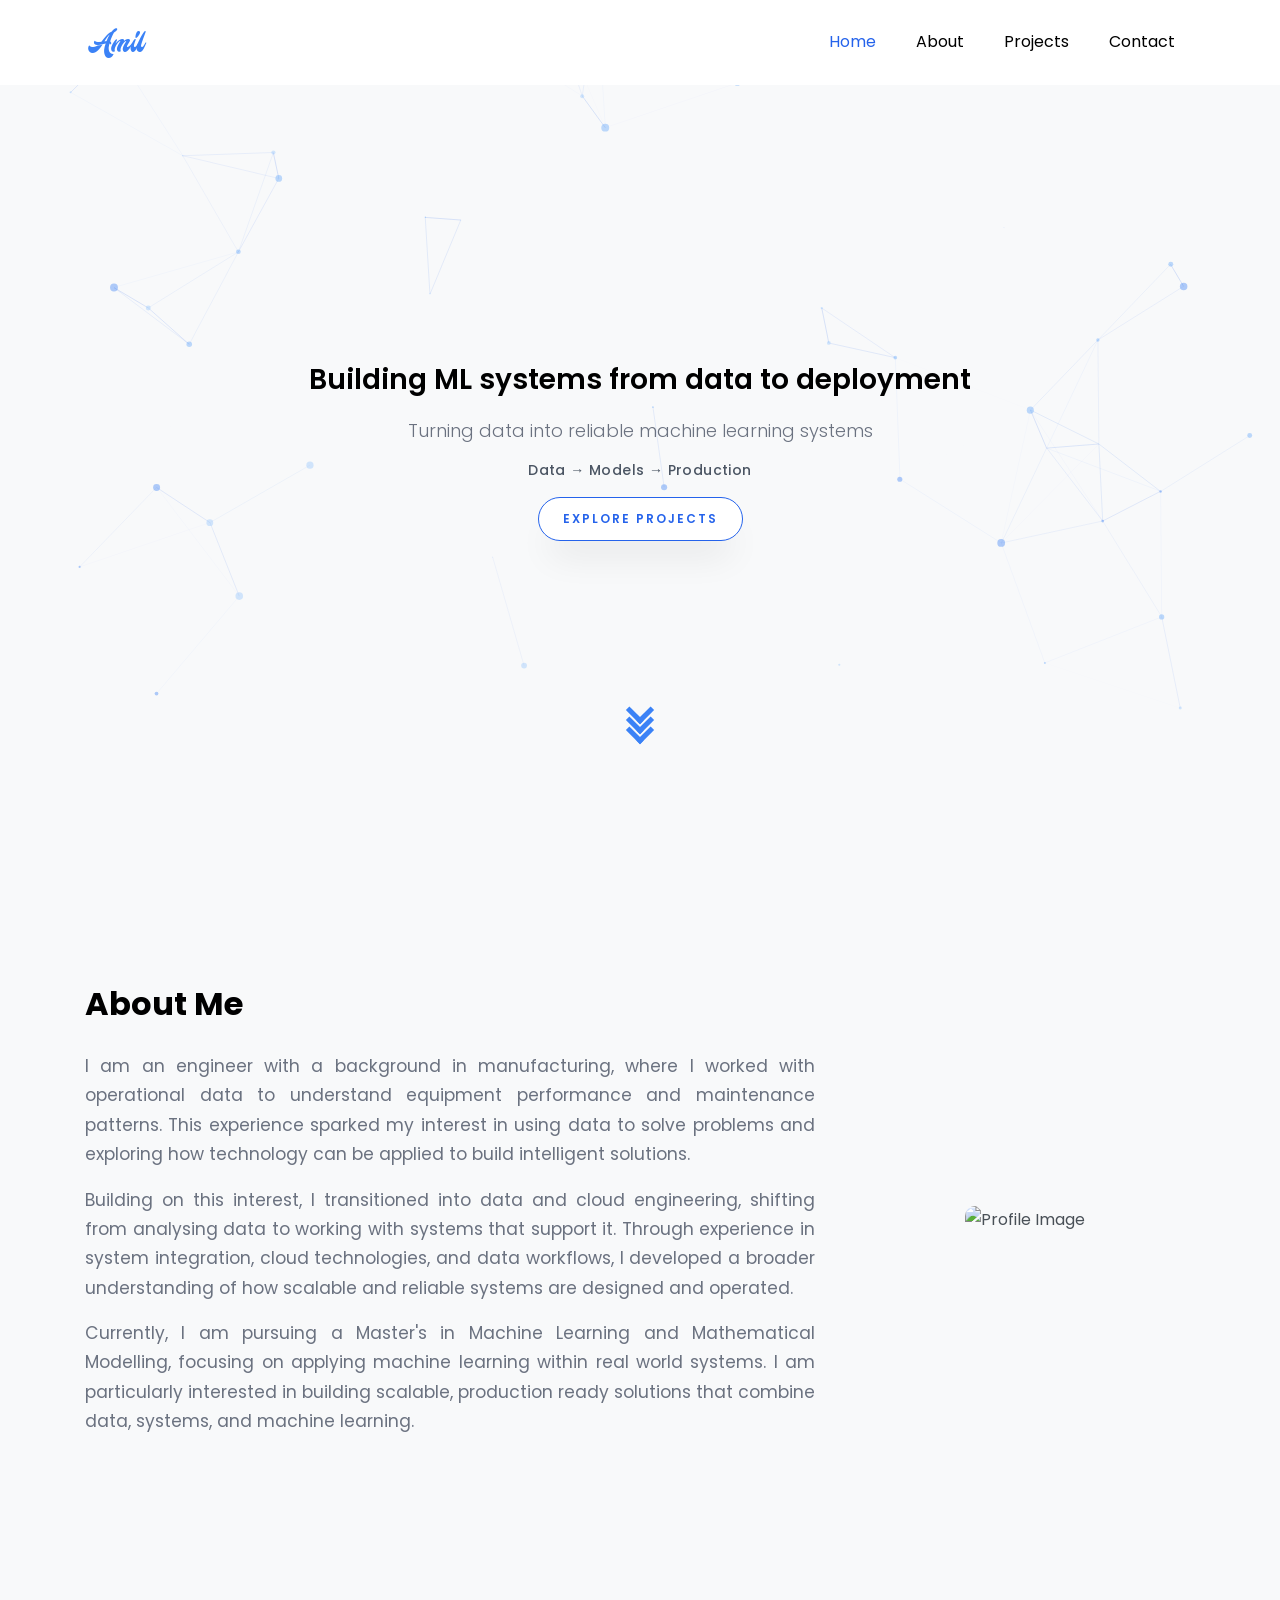
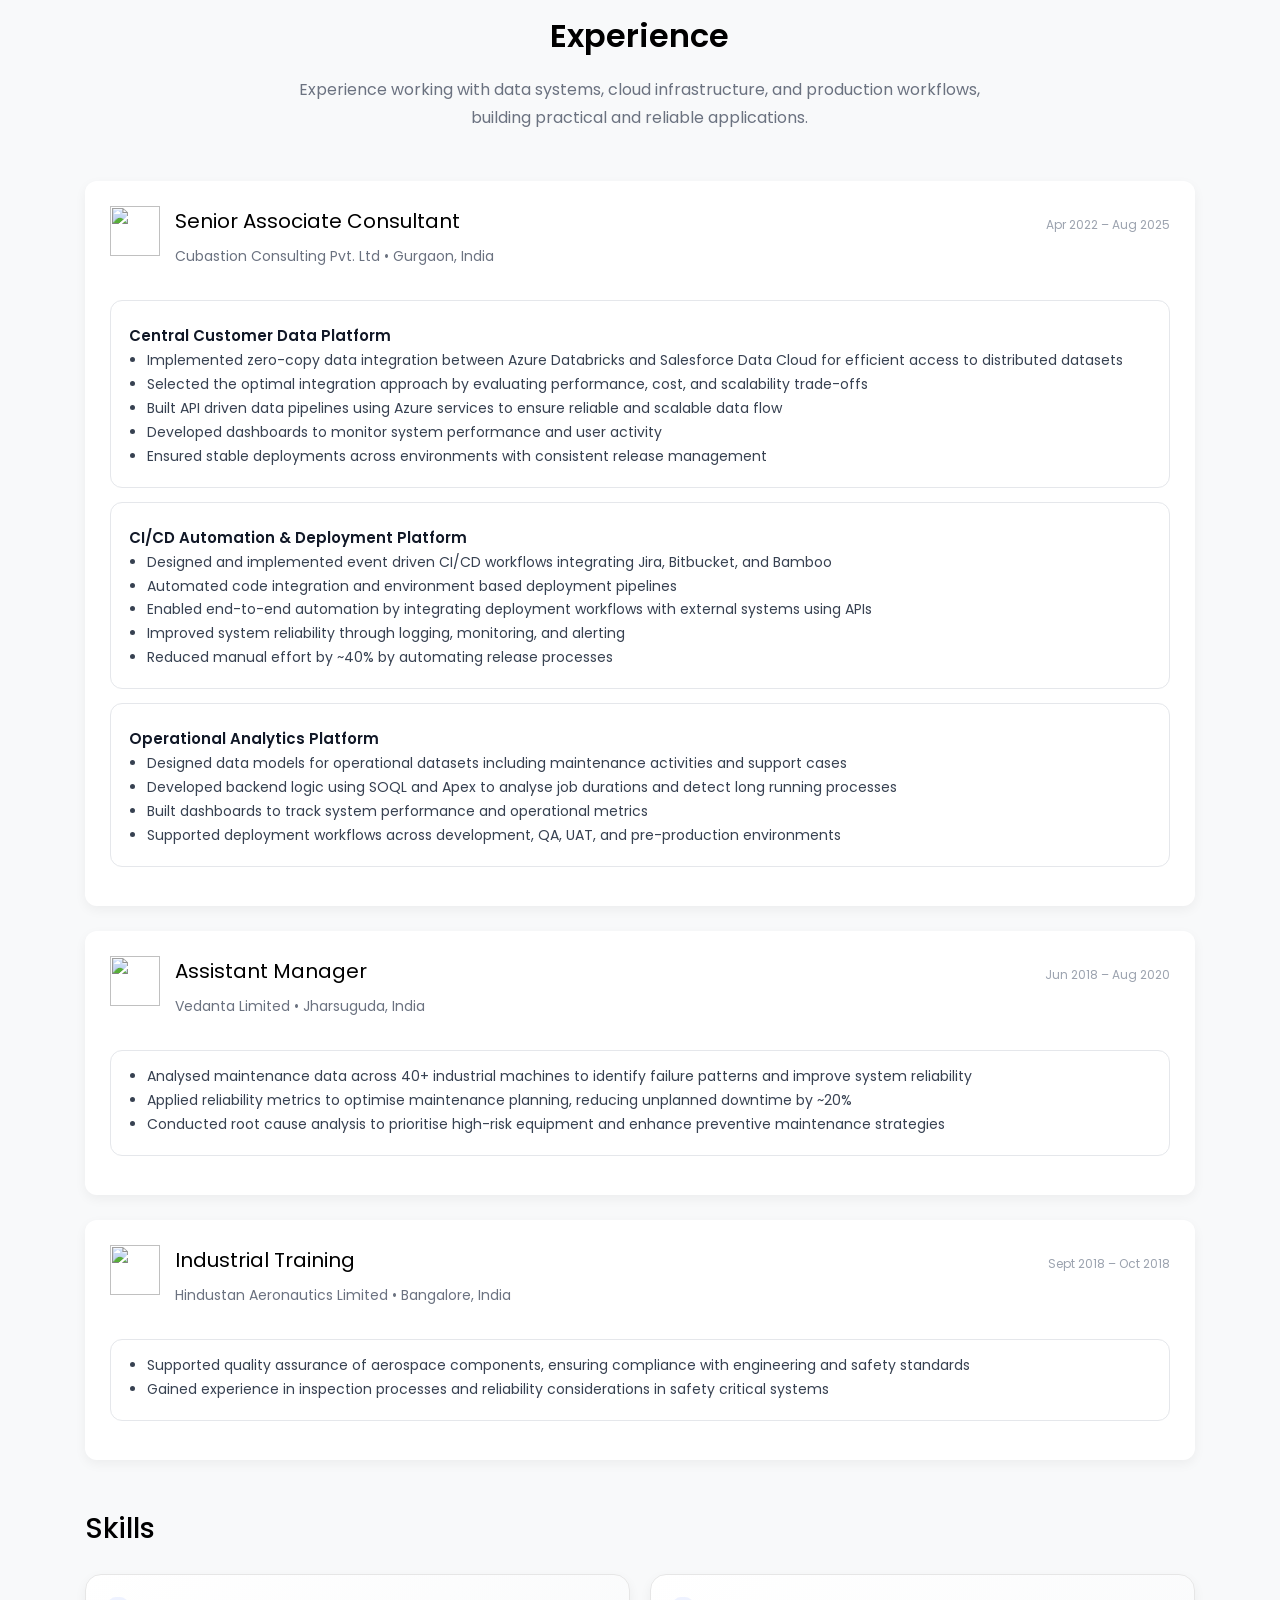
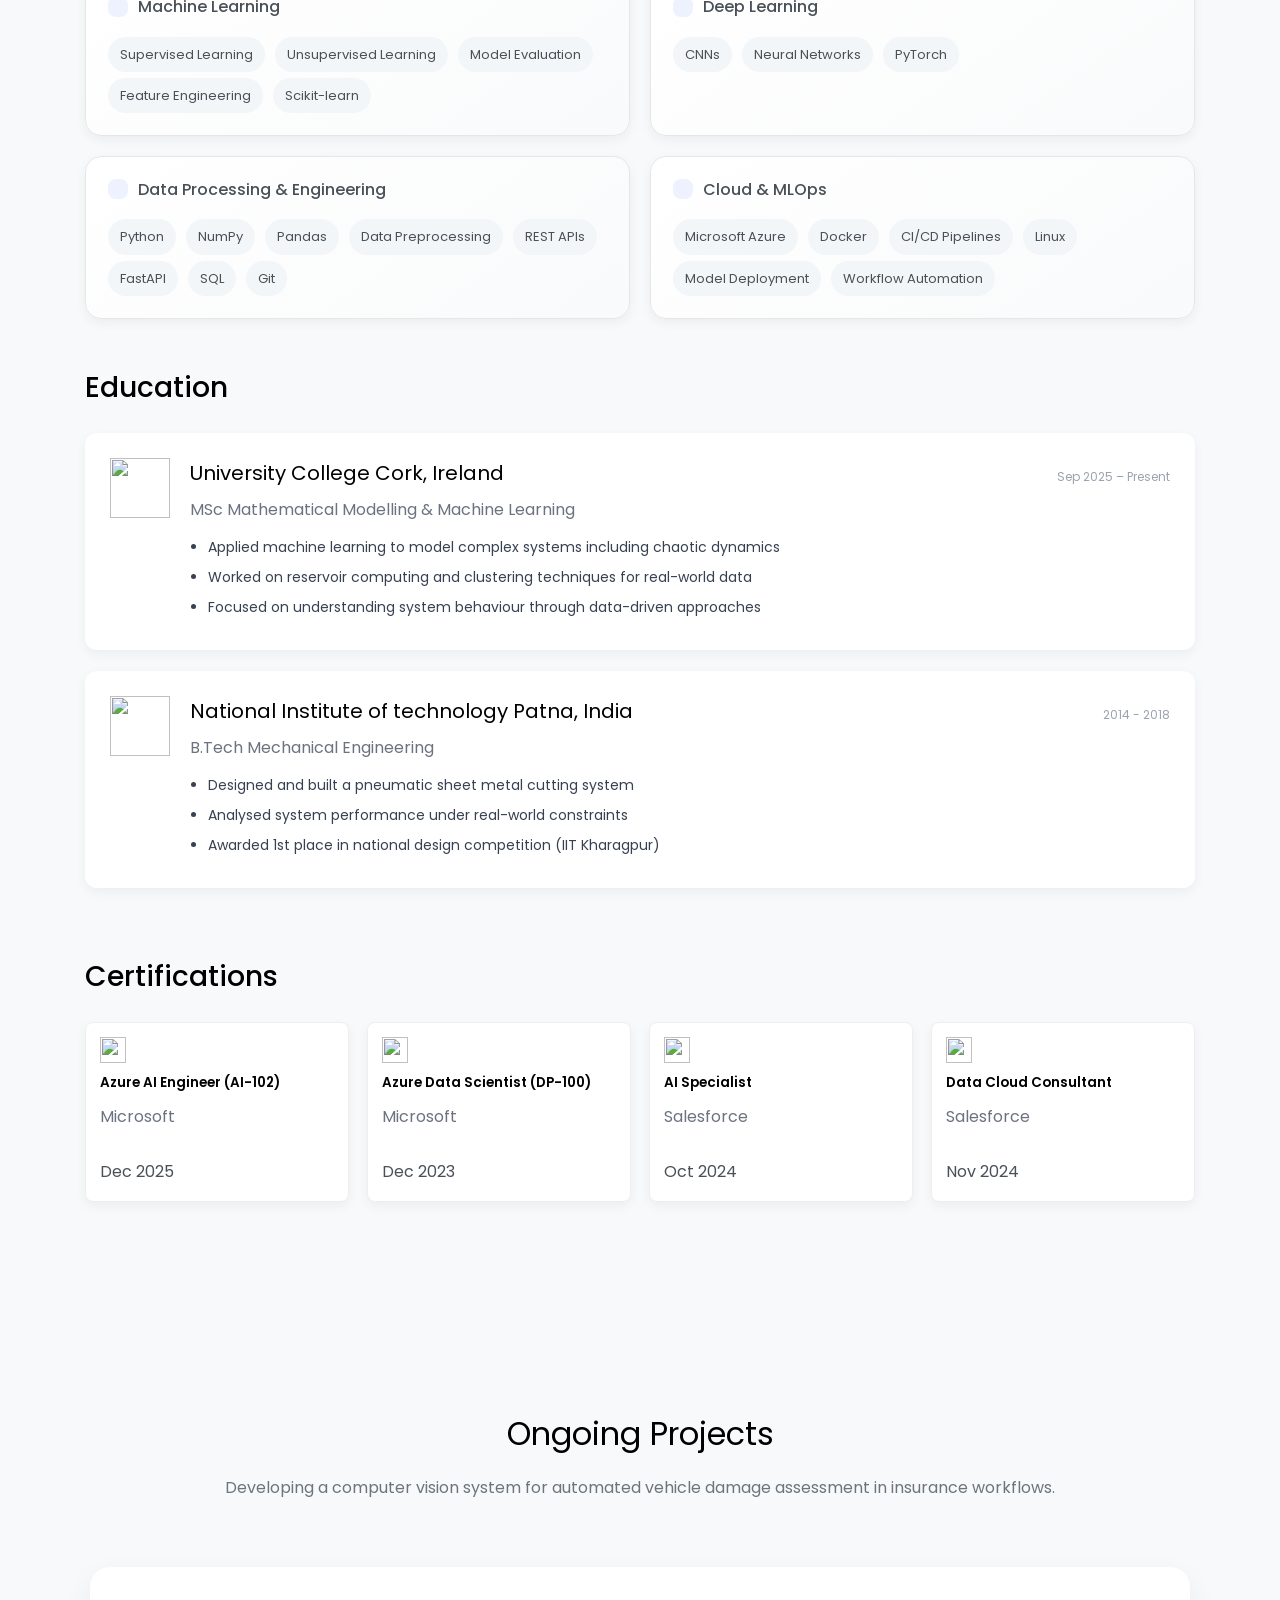
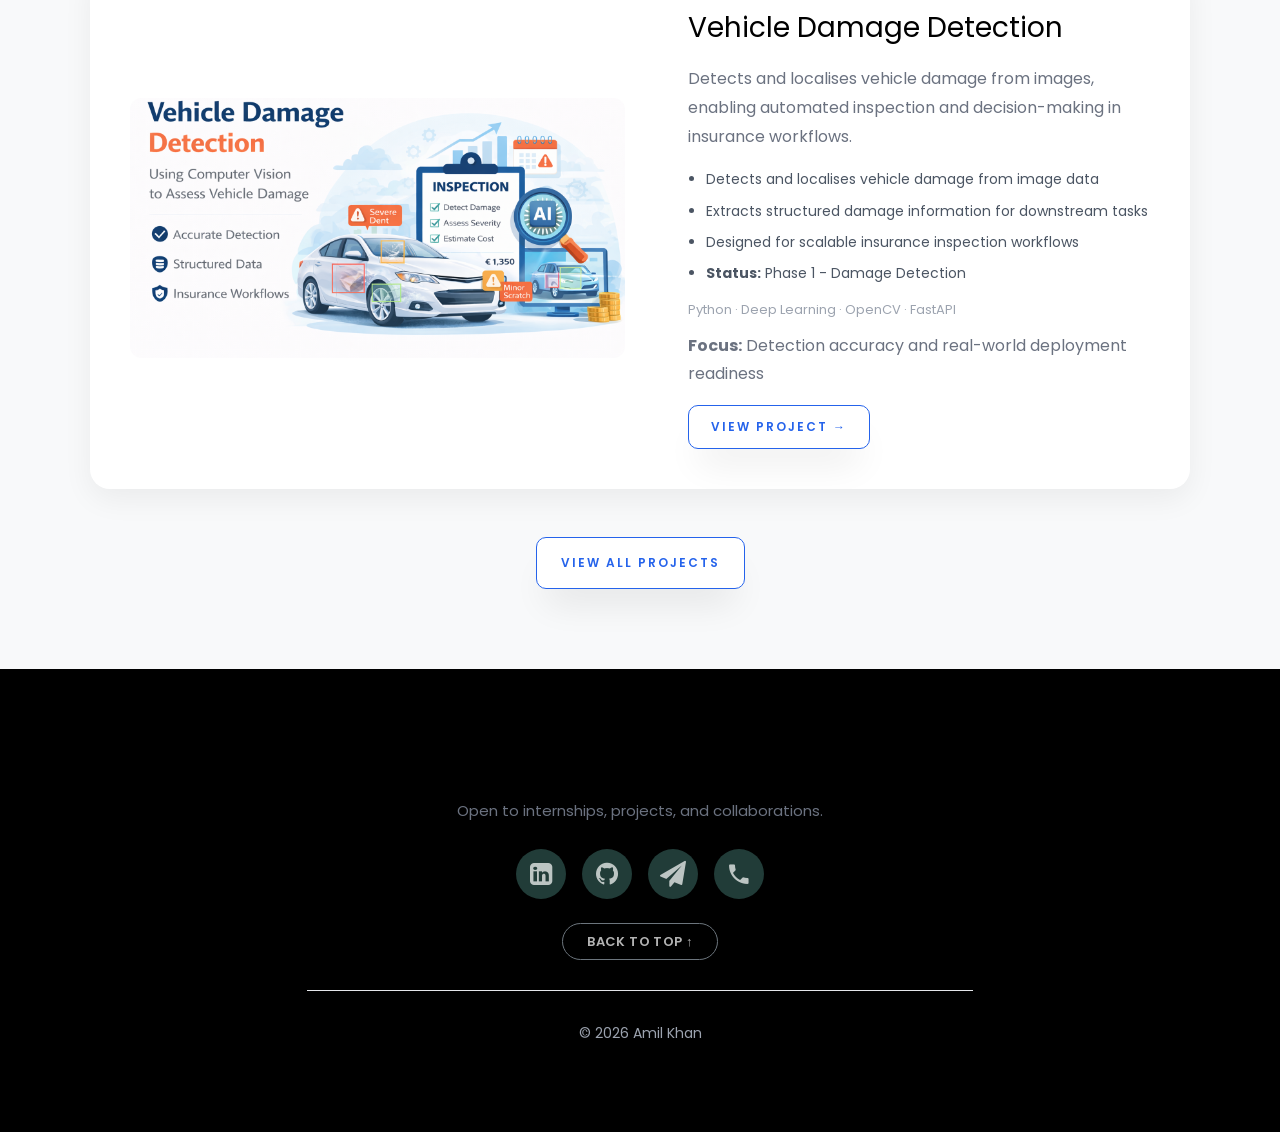
==== index.html @ 41592f4d "format issue fixed" ====
<!DOCTYPE html>
<html lang="en">

<head>
	<title>Amil | AI & ML Portfolio</title>

	<meta charset="utf-8">
	<meta name="viewport" content="width=device-width, initial-scale=1">

	<meta property="og:title" content="Amil" />
	<meta property="og:description" content="AI & ML Portfolio" />

	<link href="https://fonts.googleapis.com/css2?family=Poppins:wght@300;400;600;700&display=swap" rel="stylesheet">
	<link rel="stylesheet" href="https://cdn.jsdelivr.net/npm/bootstrap@4.6.2/dist/css/bootstrap.min.css">
	<link rel="icon" href="images/mak.png">

	<link rel="stylesheet" href="css/animate.css">
	<link rel="stylesheet" href="css/owl.carousel.min.css">
	<link rel="stylesheet" href="css/owl.theme.default.min.css">
	<link rel="stylesheet" href="css/magnific-popup.css">
	<link rel="stylesheet" href="css/aos.css">
	<link rel="stylesheet" href="css/flaticon.css">
	<link rel="stylesheet" href="css/icomoon.css">
	<link rel="stylesheet" href="css/style.css">

</head>

<body data-spy="scroll" data-target=".site-navbar-target" data-offset="300">

	<nav class="navbar navbar-expand-lg navbar-light bg-light ftco_navbar ftco-navbar-light site-navbar-target"
		id="ftco-navbar">
		<div class="container">

			<!-- Brand / Logo -->
			<a class="navbar-brand" href="index.html">
				<span class="dot">.</span>Amil
			</a>

			<!-- Navbar toggle button -->
			<button class="navbar-toggler js-fh5co-nav-toggle fh5co-nav-toggle" type="button" data-toggle="collapse"
				data-target="#ftco-nav" aria-controls="ftco-nav" aria-expanded="false" aria-label="Toggle navigation">
				<span class="oi oi-menu"></span>
			</button>

			<div class="collapse navbar-collapse" id="ftco-nav">
				<ul class="navbar-nav ml-auto">

					<li class="nav-item">
						<a href="#home-section" class="nav-link">Home</a>
					</li>

					<li class="nav-item">
						<a href="#about-section" class="nav-link">About</a>
					</li>

					<li class="nav-item">
						<a href="#project-section" class="nav-link">Projects</a>
					</li>

					<li class="nav-item">
						<a href="#contact-section" class="nav-link">Contact</a>
					</li>
					<!-- 
					<li class="nav-item">
						<a href="https://iam-mak.github.io/myblogs/" class="nav-link" target="_blank">
						Blog
					</a>
					</li>-->

				</ul>
			</div>
		</div>
	</nav>

	<!-- Hero Section -->
	<section id="home-section" bg-light class="hero-wrap js-fullheight">
		<div id="particles-js"></div>
		<div class="container position-relative">
			<div class="row no-gutters slider-text js-fullheight justify-content-center align-items-center">
				<div class="col-lg-8 col-md-10 ftco-animate d-flex align-items-center">
					<div class="text text-center">


						<h2 class="mb-3" style="font-weight:600; font-size:28px;">
							Building ML systems from data to deployment
						</h2>

						<p style="color:#6B7280; font-size:18px; max-width:600px; margin:auto; line-height:1.6;">
							Turning data into reliable machine learning systems
						</p>

						<p
							style="margin-top:14px; font-size:14px; color:#4B5563; letter-spacing:0.4px; font-weight:500;">
							Data → Models → Production
						</p>


						<!-- Actions 
							<div class="mt-4 d-flex justify-content-center">
								<a href="resume/amil_khan.pdf" target="_blank"
									class="btn btn-outline-primary btn-lg rounded-pill px-4 mr-2">
									View CV
								</a>-->

						<a href="#project-section" class="btn btn-outline-primary btn-lg rounded-pill px-4">
							Explore Projects
						</a>
					</div>

				</div>
			</div>
		</div>

		<!-- Scroll Indicator -->
		<div class="scrollDown">
			<span></span>
			<span></span>
			<span></span>
		</div>

		</div>
	</section>

	<!-- About Me -->
	<section class="ftco-about img ftco-section" id="about-section">
		<div class="container">
			<div class="row align-items-center">

				<!-- LEFT: Text -->
				<div class="col-md-8 col-lg-8 ftco-animate">
					<h2 class="mb-4">About Me</h2>

					<p class="about-text mb-3">
						I am an engineer with a background in manufacturing, where I worked with operational data to
						understand equipment performance and maintenance patterns. This experience sparked my interest
						in using data to solve problems and exploring how technology can be applied to build intelligent
						solutions.
					</p>

					<p class="about-text mb-3">
						Building on this interest, I transitioned into data and cloud engineering, shifting from
						analysing data to working with systems that support it. Through experience in system
						integration, cloud technologies, and data workflows, I developed a broader understanding of how
						scalable and reliable systems are designed and operated.
					</p>

					<p class="about-text">
						Currently, I am pursuing a Master's in Machine Learning and Mathematical Modelling, focusing on
						applying machine learning within real world systems. I am particularly interested in building
						scalable, production ready solutions that combine data, systems, and machine learning.
					</p>
				</div>

				<!-- RIGHT: Image -->
				<div class="col-md-4 col-lg-4 ftco-animate d-flex justify-content-center justify-content-md-end">
					<img src="https://raw.githubusercontent.com/Iam-Mak/myblogs/main/assets/images/iam_mak.png"
						alt="Profile Image" class="about-img">
				</div>

			</div>
		</div>
	</section>

	<!-- Background Section (New) -->
	<section class="ftco-section " id="background-section">
		<div class="container">

			<!-- Section Intro -->
			<!-- Experience Intro (CENTERED) -->
			<div class="row justify-content-center mb-5">
				<div class="col-md-10 text-center">
					<h2 class="mb-3" style="font-weight:600;">
						Experience
					</h2>
					<p style="color:#6B7280; max-width:700px; margin:auto;">
						Experience working with data systems, cloud infrastructure, and production workflows, building
						practical and reliable applications.
					</p>
				</div>
			</div>

			<!-- Experience -->

			<div class="row mb-5">
				<div class="col-md-12">
					<div class="exp-list">

						<!-- Job 1 -->

						<div class="exp-card card-hover ftco-animate">

							<div class="exp-top">
								<img src="https://www.theecl.com/images/logo/Image1.jpg" class="exp-logo">

								<div class="exp-head">
									<div class="exp-header">
										<h5>Senior Associate Consultant</h5>
										<span class="exp-date">Apr 2022 – Aug 2025</span>
									</div>

									<p class="exp-company">
										Cubastion Consulting Pvt. Ltd • Gurgaon, India
									</p>
								</div>
							</div>




							<div class="exp-block">
								<h6>Central Customer Data Platform</h6>

								<ul>
									<li>Implemented zero-copy data integration between Azure Databricks and Salesforce
										Data Cloud for efficient access to distributed datasets</li>
									<li>Selected the optimal integration approach by evaluating performance, cost, and
										scalability trade-offs</li>
									<li>Built API driven data pipelines using Azure services to ensure reliable and
										scalable data flow</li>
									<li>Developed dashboards to monitor system performance and user activity</li>
									<li>Ensured stable deployments across environments with consistent release
										management</li>
								</ul>
							</div>

							<div class="exp-block">
								<h6>CI/CD Automation & Deployment Platform</h6>
								<ul>
									<li>Designed and implemented event driven CI/CD workflows integrating Jira,
										Bitbucket, and Bamboo</li>
									<li>Automated code integration and environment based deployment pipelines</li>
									<li>Enabled end-to-end automation by integrating deployment workflows with external
										systems using APIs</li>
									<li>Improved system reliability through logging, monitoring, and alerting</li>
									<li>Reduced manual effort by ~40% by automating release processes</li>
								</ul>
							</div>

							<div class="exp-block">
								<h6>Operational Analytics Platform</h6>
								<ul>
									<li>Designed data models for operational datasets including maintenance activities
										and support cases</li>
									<li>Developed backend logic using SOQL and Apex to analyse job durations and detect
										long running processes</li>
									<li>Built dashboards to track system performance and operational metrics</li>
									<li>Supported deployment workflows across development, QA, UAT, and pre-production
										environments</li>
								</ul>
							</div>

						</div>

						<!-- Job 2 -->
						<div class="exp-card card-hover ftco-animate">
							<div class="exp-top">
								<img src="https://mms.businesswire.com/media/20211222005272/en/1313547/4/Vedanta_Logo_%28JPG%29.jpg"
									class="exp-logo">
								<div class="exp-head">
									<div class="exp-header">
										<h5>Assistant Manager</h5>
										<span class="exp-date">Jun 2018 – Aug 2020</span>
									</div>
									<p class="exp-company">
										Vedanta Limited • Jharsuguda, India
									</p>
								</div>
							</div>
							<div class="exp-block">
								<ul>
									<li>Analysed maintenance data across 40+ industrial machines to identify failure
										patterns and improve system reliability</li>
									<li>Applied reliability metrics  to optimise maintenance
										planning, reducing unplanned downtime by ~20%</li>
									<li>Conducted root cause analysis to prioritise high-risk equipment and enhance
										preventive maintenance strategies</li>
								</ul>
							</div>
						</div>

						<!-- Internship -->
						<div class="exp-card card-hover ftco-animate">
							<div class="exp-top">
								<img src="https://upload.wikimedia.org/wikipedia/en/3/3e/Hindustan_Aeronautics_Limited_Logo.svg"
									class="exp-logo">
								<div class="exp-head">
									<div class="exp-header">
										<h5>Industrial Training</h5>
										<span class="exp-date">Sept 2018 – Oct 2018</span>
									</div>
									<p class="exp-company">
										Hindustan Aeronautics Limited • Bangalore, India
									</p>
								</div>
							</div>
							<div class="exp-block">
								<ul>
									<li>Supported quality assurance of aerospace components, ensuring compliance with
										engineering and safety standards</li>
									<li>Gained experience in inspection processes and reliability considerations in
										safety
										critical systems</li>
								</ul>

							</div>
						</div>

					</div>
				</div>
			</div>

			<!-- Skills -->

			<div class="row mb-5">
				<div class="col-md-12">
					<h3 class="mb-4" style="font-weight:500;">
						Skills
					</h3>

					<div class="skills-modern">

						<div class="skill-card">
							<h6><i data-lucide="brain"></i> Machine Learning</h6>
							<div class="skill-tags">
								<span>Supervised Learning</span>
								<span>Unsupervised Learning</span>
								<span>Model Evaluation</span>
								<span>Feature Engineering</span>
								<span>Scikit-learn</span>
							</div>
						</div>

						<div class="skill-card">
							<h6><i data-lucide="cpu"></i> Deep Learning</h6>
							<div class="skill-tags">
								<span>CNNs</span>
								<span>Neural Networks</span>
								<span>PyTorch</span>
							</div>
						</div>

						<div class="skill-card">
							<h6><i data-lucide="database"></i> Data Processing & Engineering</h6>
							<div class="skill-tags">
								<span>Python</span>
								<span>NumPy</span>
								<span>Pandas</span>
								<span>Data Preprocessing</span>
								<span>REST APIs</span>
								<span>FastAPI</span>
								<span>SQL</span>
								<span>Git</span>
							</div>
						</div>

						<div class="skill-card">
							<h6><i data-lucide="cloud"></i> Cloud & MLOps</h6>
							<div class="skill-tags">
								<span>Microsoft Azure</span>
								<span>Docker</span>
								<span>CI/CD Pipelines</span>
								<span>Linux</span>
								<span>Model Deployment</span>
								<span>Workflow Automation</span>
							</div>
						</div>

					</div>
				</div>
			</div>


			<!-- Education -->
			<div class="row mb-5">
				<div class="col-md-12">
					<h3 class="mb-4" style="font-weight:500;">
						Education
					</h3>

					<div class="edu-list  ">

						<!-- MSc -->
						<div class="edu-item card-hover ftco-animate">
							<div class="edu-logo">
								<img src="https://ncee.org.uk/wp-content/uploads/2024/03/cork-300x143.png">
							</div>

							<div class="edu-content">
								<div class="edu-header">
									<h5>University College Cork, Ireland</h5>
									<span class="edu-date">Sep 2025 – Present</span>
								</div>

								<p class="edu-degree">MSc Mathematical Modelling & Machine Learning</p>

								<ul class="edu-points">
									<li>Applied machine learning to model complex systems including chaotic dynamics
									</li>
									<li>Worked on reservoir computing and clustering techniques for real-world data</li>
									<li>Focused on understanding system behaviour through data-driven approaches</li>
								</ul>
							</div>
						</div>

						<!-- B.Tech -->
						<div class="edu-item card-hover ftco-animate">
							<div class="edu-logo">
								<img
									src="https://upload.wikimedia.org/wikipedia/en/b/b5/National_Institute_of_Technology%2C_Patna_Logo.png">
							</div>

							<div class="edu-content">
								<div class="edu-header">
									<h5>National Institute of technology Patna, India</h5>
									<span class="edu-date">2014 - 2018</span>
								</div>

								<p class="edu-degree">B.Tech Mechanical Engineering</p>

								<ul class="edu-points">
									<li>Designed and built a pneumatic sheet metal cutting system</li>
									<li>Analysed system performance under real-world constraints</li>
									<li>Awarded 1st place in national design competition (IIT Kharagpur)</li>
								</ul>
							</div>
						</div>

					</div>
				</div>
			</div>

			<!-- Certifications -->
			<div class="row">
				<div class="col-md-12">
					<h3 class="mb-4" style="font-weight:500;">
						Certifications
					</h3>

					<div class="cert-grid">

						<div class="cert-card">
							<img src="https://upload.wikimedia.org/wikipedia/commons/4/44/Microsoft_logo.svg"
								class="cert-logo">
							<h5>Azure AI Engineer (AI-102)</h5>
							<p>Microsoft</p>
							<span>Dec 2025</span>
						</div>

						<div class="cert-card">
							<img src="https://upload.wikimedia.org/wikipedia/commons/4/44/Microsoft_logo.svg"
								class="cert-logo">
							<h5>Azure Data Scientist (DP-100)</h5>
							<p>Microsoft</p>
							<span>Dec 2023</span>
						</div>

						<div class="cert-card">
							<img src="https://upload.wikimedia.org/wikipedia/commons/f/f9/Salesforce.com_logo.svg"
								class="cert-logo">
							<h5>AI Specialist</h5>
							<p>Salesforce</p>
							<span>Oct 2024</span>
						</div>

						<div class="cert-card">
							<img src="https://upload.wikimedia.org/wikipedia/commons/f/f9/Salesforce.com_logo.svg"
								class="cert-logo">
							<h5>Data Cloud Consultant</h5>
							<p>Salesforce</p>
							<span>Nov 2024</span>
						</div>

					</div>
				</div>
			</div>

		</div>
	</section>

	<section class="ftco-section" id="project-section">
		<div class="container-fluid px-md-5">

			<!-- Heading -->
			<div class="row justify-content-center py-5">
				<div class="col-md-10 text-center">
					<h2 class="mb-3">Ongoing Projects</h2>
					<p class="text-muted">
						Developing a computer vision system for automated vehicle damage assessment in insurance
						workflows.
					</p>
				</div>
			</div>

			<!-- Featured Project -->
			<div class="featured-container">
				<div class="featured-project-wrapper card-hover">

					<div class="row align-items-center">

						<!-- Image -->
						<div class="col-md-6 mb-4 mb-md-0">
							<img src="images/vehicle-damage-detection-system.png"
								class="featured-project-image img-fluid" alt="Vehicle Damage Detection">
						</div>

						<!-- Content -->
						<div class="col-md-6 pl-md-5">

							<h3 class="mb-3">Vehicle Damage Detection</h3>

							<p class="mb-3">
								Detects and localises vehicle damage from images, enabling automated inspection and
								decision-making in insurance workflows.
							</p>

							<ul class="project-points">
								<li>Detects and localises vehicle damage from image data</li>
								<li>Extracts structured damage information for downstream tasks</li>
								<li>Designed for scalable insurance inspection workflows</li>
								<li><b>Status:</b> Phase 1 - Damage Detection</li>
							</ul>

							<p class="tech-stack">
								Python · Deep Learning · OpenCV · FastAPI
							</p>

							<p><b>Focus:</b> Detection accuracy and real-world deployment readiness</p>

							<div class="mt-3">
								<a href="https://github.com/Iam-Mak/vehicle-damage-detection-system" target="_blank"
									class="btn btn-outline-primary">
									View Project →
								</a>
							</div>

						</div>

					</div>

				</div>
			</div>

			<!-- View All Projects (ONLY for main page) -->
			<div class="counter-wrap ftco-animate d-flex justify-content-center mt-5">
				<div class="text-center">
					<a href="projects.html" class="btn btn-outline-primary py-3 px-4">
						View All Projects
					</a>
				</div>
			</div>

		</div>
	</section>


	<footer id="contact-section" class="ftco-footer ftco-section">
		<div class="container text-center">

			<!-- Title -->
			<h2 style="font-weight:600; margin-bottom:10px;">
				Get in Touch
			</h2>

			<!-- Subtext -->
			<p style="color:#6B7280; font-size:15px; margin-bottom:25px;">
				Open to internships, projects, and collaborations.
			</p>

			<!-- Social + Contact Icons -->
			<ul class="ftco-footer-social list-unstyled d-flex justify-content-center mb-4">
				<li class="mx-2">
					<a href="https://www.linkedin.com/in/iam-mak/" target="_blank">
						<span class="icon-linkedin-square"></span>
					</a>
				</li>
				<li class="mx-2">
					<a href="https://github.com/Iam-Mak" target="_blank">
						<span class="icon-github"></span>
					</a>
				</li>
				<li class="mx-2">
					<a href="mailto:mohd.amilk09@gmail.com">
						<span class="icon-paper-plane"></span>
					</a>
				</li>
				<li class="mx-2">
					<a href="tel:+917302344786">
						<span class="icon-phone2"></span>
					</a>
				</li>
			</ul>

			<!-- Back to Top -->
			<div class="mt-3">
				<a href="#home-section" class="btn btn-outline-secondary rounded-pill px-4 py-2"
					style="font-size:13px; letter-spacing:0.4px;">
					Back to Top ↑
				</a>
			</div>

			<!-- Divider -->
			<div style="height:1px; background:#E5E7EB; width:60%; margin:30px auto;"></div>

			<!-- Bottom -->
			<p style="font-size:14px; color:#9CA3AF;">
				©
				<script>document.write(new Date().getFullYear());</script> Amil Khan
			</p>

		</div>
	</footer>



	<!-- loader -->
	<div id="ftco-loader" class="show fullscreen"><svg class="circular" width="48px" height="48px">
			<circle class="path-bg" cx="24" cy="24" r="22" fill="none" stroke-width="4" stroke="#eeeeee" />
			<circle class="path" cx="24" cy="24" r="22" fill="none" stroke-width="4" stroke-miterlimit="10"
				stroke="#F96D00" />
		</svg></div>

	<script src="js/jquery.min.js"></script>
	<script src="js/jquery-migrate-3.0.1.min.js"></script>
	<script src="js/bootstrap.min.js"></script>
	<script src="js/jquery.waypoints.min.js"></script>
	<script src="js/jquery.stellar.min.js"></script>
	<script src="js/owl.carousel.min.js"></script>
	<script src="js/jquery.magnific-popup.min.js"></script>
	<script src="js/aos.js"></script>
	<script src="js/jquery.animateNumber.min.js"></script>
	<script src="js/scrollax.min.js"></script>
	<script src="js/particles.min.js"></script>
	<script src="js/app.js"></script>
	<script src="js/main.js"></script>

	<script src="https://unpkg.com/lucide@latest"></script>
	<script>
		lucide.createIcons();
	</script>
</body>

</html>
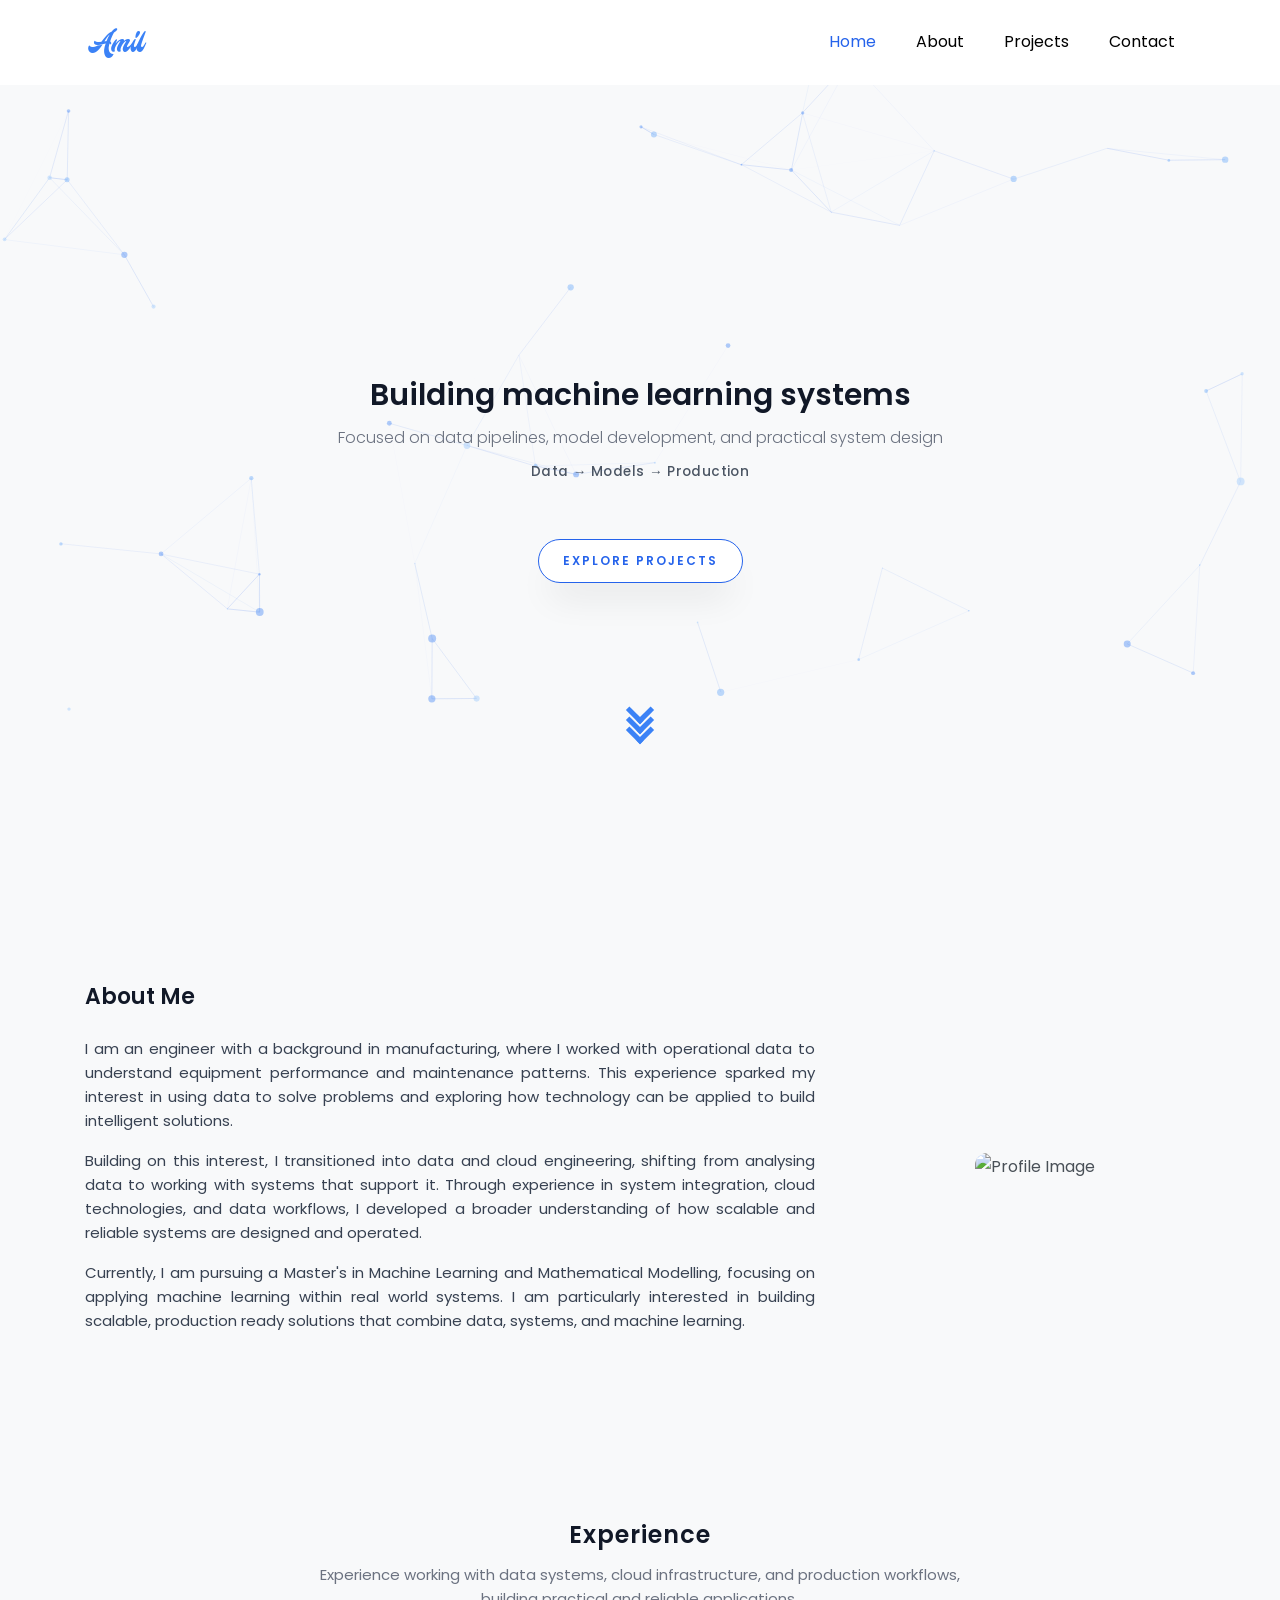
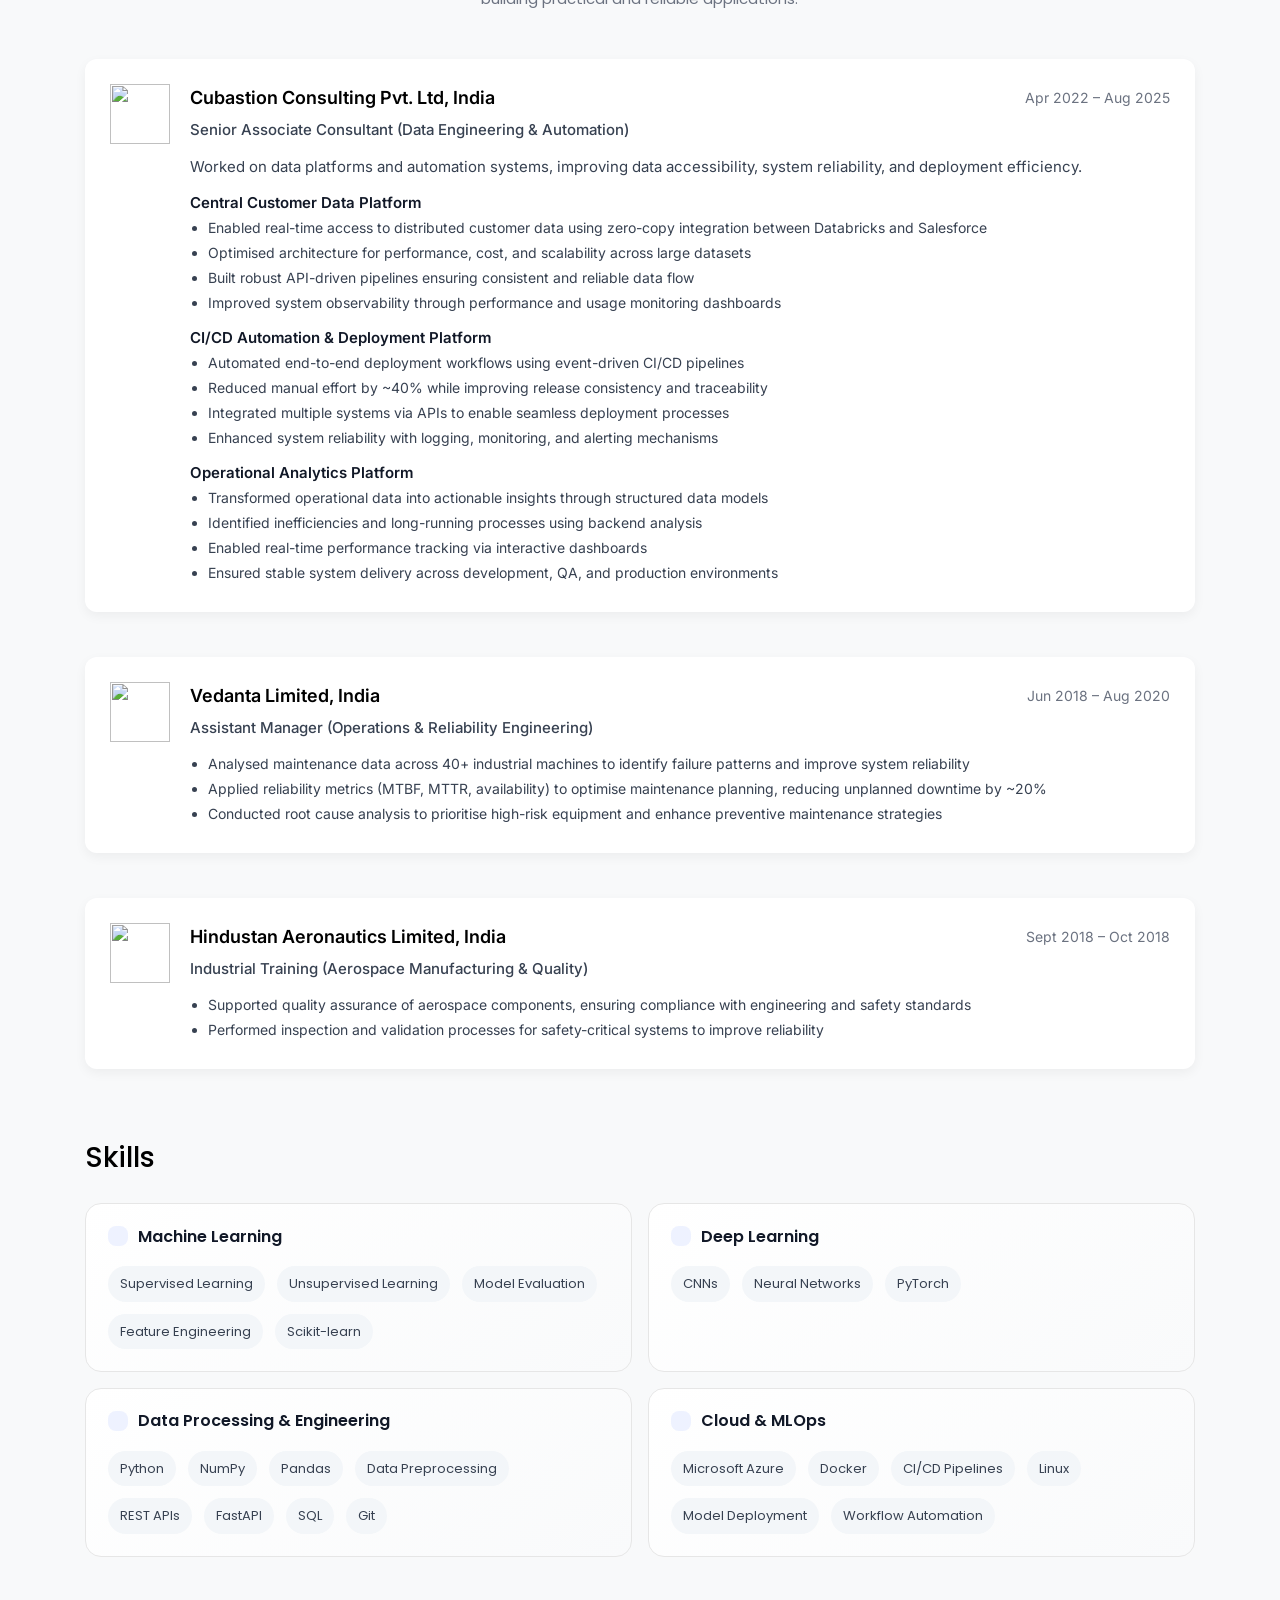
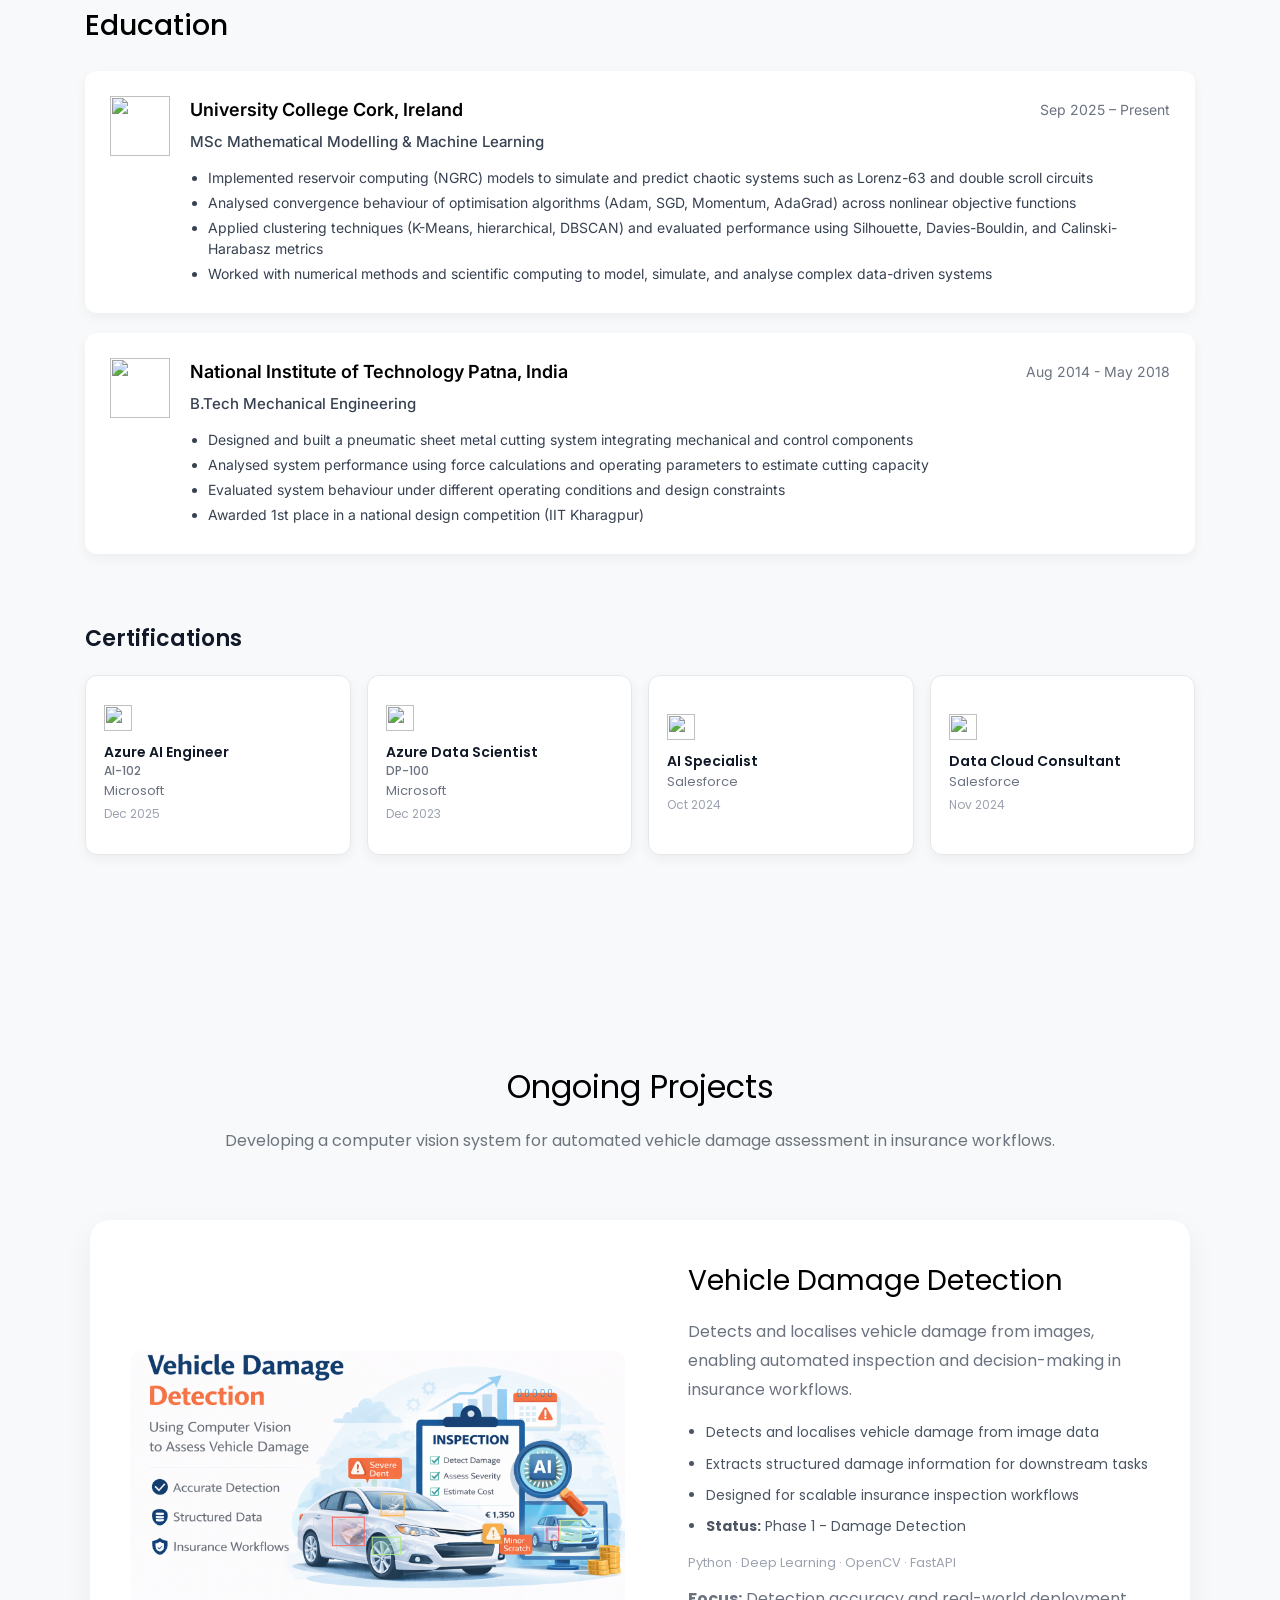
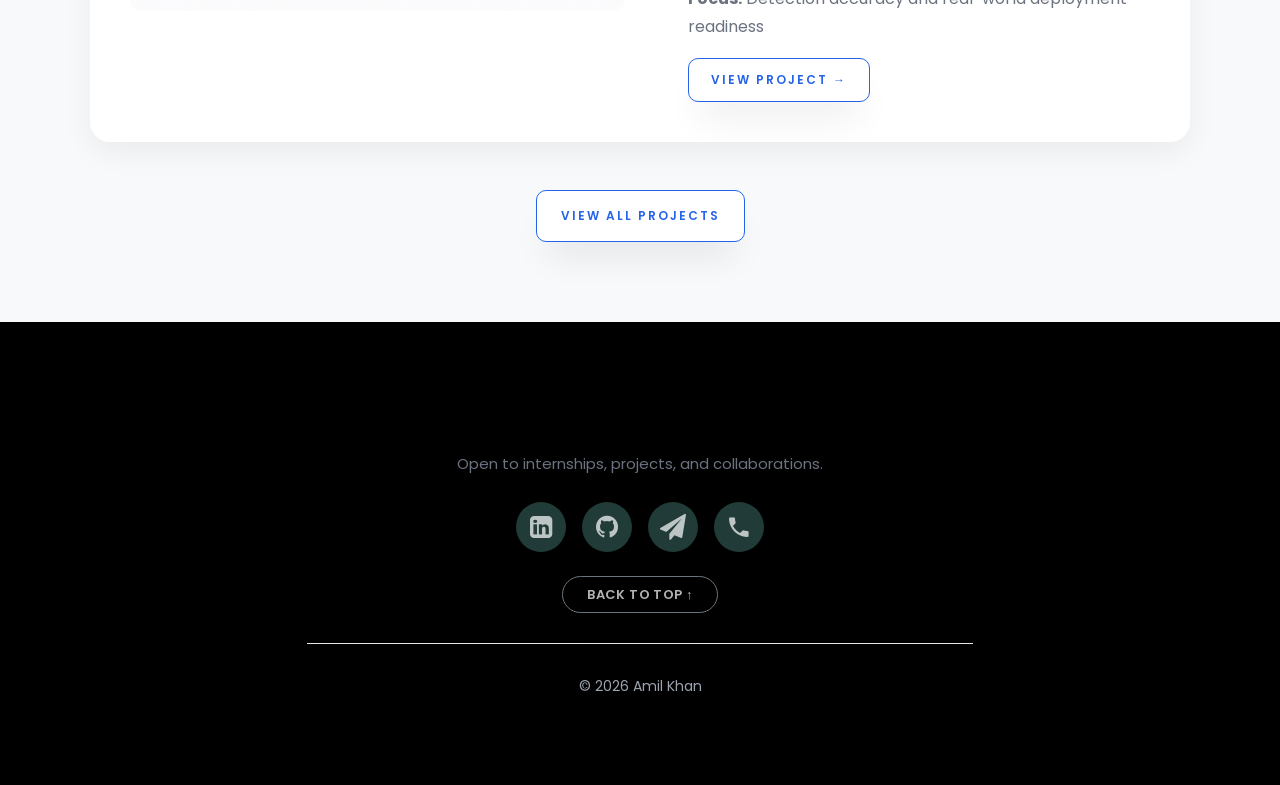
==== commit 81790d9c: "refine project section wording" ====
--- a/index.html
+++ b/index.html
@@ -13,7 +13,7 @@
 	<link href="https://fonts.googleapis.com/css2?family=Poppins:wght@300;400;600;700&display=swap" rel="stylesheet">
 	<link rel="stylesheet" href="https://cdn.jsdelivr.net/npm/bootstrap@4.6.2/dist/css/bootstrap.min.css">
 	<link rel="icon" href="images/mak.png">
-
+	<link href="https://fonts.googleapis.com/css2?family=Inter:wght@400;500;600&display=swap" rel="stylesheet">
 	<link rel="stylesheet" href="css/animate.css">
 	<link rel="stylesheet" href="css/owl.carousel.min.css">
 	<link rel="stylesheet" href="css/owl.theme.default.min.css">
@@ -77,22 +77,24 @@
 		<div id="particles-js"></div>
 		<div class="container position-relative">
 			<div class="row no-gutters slider-text js-fullheight justify-content-center align-items-center">
-				<div class="col-lg-8 col-md-10 ftco-animate d-flex align-items-center">
+				<div class="col-12 ftco-animate d-flex align-items-center justify-content-center">
 					<div class="text text-center">
 
-
-						<h2 class="mb-3" style="font-weight:600; font-size:28px;">
-							Building ML systems from data to deployment
-						</h2>
-
-						<p style="color:#6B7280; font-size:18px; max-width:600px; margin:auto; line-height:1.6;">
-							Turning data into reliable machine learning systems
-						</p>
-
-						<p
-							style="margin-top:14px; font-size:14px; color:#4B5563; letter-spacing:0.4px; font-weight:500;">
-							Data → Models → Production
-						</p>
+						<div class="hero-container">
+
+							<h2 class="hero-title">
+								Building machine learning systems
+							</h2>
+
+							<p class="hero-subtitle">
+								Focused on data pipelines, model development, and practical system design
+							</p>
+
+							<p class="hero-flow">
+								Data → Models → Production
+							</p>
+
+						</div>
 
 
 						<!-- Actions 
@@ -166,16 +168,18 @@
 		<div class="container">
 
 			<!-- Section Intro -->
-			<!-- Experience Intro (CENTERED) -->
 			<div class="row justify-content-center mb-5">
 				<div class="col-md-10 text-center">
-					<h2 class="mb-3" style="font-weight:600;">
+
+					<h2 class="section-title">
 						Experience
 					</h2>
-					<p style="color:#6B7280; max-width:700px; margin:auto;">
+
+					<p class="section-subtitle">
 						Experience working with data systems, cloud infrastructure, and production workflows, building
 						practical and reliable applications.
 					</p>
+
 				</div>
 			</div>
 
@@ -187,123 +191,122 @@
 
 						<!-- Job 1 -->
 
-						<div class="exp-card card-hover ftco-animate">
-
-							<div class="exp-top">
-								<img src="https://www.theecl.com/images/logo/Image1.jpg" class="exp-logo">
-
-								<div class="exp-head">
-									<div class="exp-header">
-										<h5>Senior Associate Consultant</h5>
-										<span class="exp-date">Apr 2022 – Aug 2025</span>
-									</div>
-
-									<p class="exp-company">
-										Cubastion Consulting Pvt. Ltd • Gurgaon, India
-									</p>
+						<div class="edu-item card-hover ftco-animate">
+
+							<div class="edu-logo">
+								<img src="https://www.theecl.com/images/logo/Image1.jpg">
+							</div>
+
+							<div class="edu-content">
+
+								<div class="edu-header">
+									<h5>Cubastion Consulting Pvt. Ltd, India</h5>
+									<span class="edu-date">Apr 2022 – Aug 2025</span>
 								</div>
-							</div>
-
-
-
-
-							<div class="exp-block">
-								<h6>Central Customer Data Platform</h6>
-
-								<ul>
-									<li>Implemented zero-copy data integration between Azure Databricks and Salesforce
-										Data Cloud for efficient access to distributed datasets</li>
-									<li>Selected the optimal integration approach by evaluating performance, cost, and
-										scalability trade-offs</li>
-									<li>Built API driven data pipelines using Azure services to ensure reliable and
-										scalable data flow</li>
-									<li>Developed dashboards to monitor system performance and user activity</li>
-									<li>Ensured stable deployments across environments with consistent release
-										management</li>
+
+								<p class="edu-degree">Senior Associate Consultant (Data Engineering & Automation)</p>
+
+								<p class="exp-summary">
+									Worked on data platforms and automation systems, improving data accessibility, system reliability, and deployment efficiency.
+								</p>
+
+								<!-- Project 1 -->
+								<h6 class="proj-title">Central Customer Data Platform</h6>
+								<ul class="edu-points">
+									<li>Enabled real-time access to distributed customer data using zero-copy
+										integration between Databricks and Salesforce</li>
+									<li>Optimised architecture for performance, cost, and scalability across large
+										datasets</li>
+									<li>Built robust API-driven pipelines ensuring consistent and reliable data flow
+									</li>
+									<li>Improved system observability through performance and usage monitoring
+										dashboards</li>
 								</ul>
-							</div>
-
-							<div class="exp-block">
-								<h6>CI/CD Automation & Deployment Platform</h6>
-								<ul>
-									<li>Designed and implemented event driven CI/CD workflows integrating Jira,
-										Bitbucket, and Bamboo</li>
-									<li>Automated code integration and environment based deployment pipelines</li>
-									<li>Enabled end-to-end automation by integrating deployment workflows with external
-										systems using APIs</li>
-									<li>Improved system reliability through logging, monitoring, and alerting</li>
-									<li>Reduced manual effort by ~40% by automating release processes</li>
+
+								<!-- Project 2 -->
+								<h6 class="proj-title">CI/CD Automation & Deployment Platform</h6>
+								<ul class="edu-points">
+									<li>Automated end-to-end deployment workflows using event-driven CI/CD pipelines
+									</li>
+									<li>Reduced manual effort by ~40% while improving release consistency and
+										traceability</li>
+									<li>Integrated multiple systems via APIs to enable seamless deployment processes
+									</li>
+									<li>Enhanced system reliability with logging, monitoring, and alerting mechanisms
+									</li>
 								</ul>
-							</div>
-
-							<div class="exp-block">
-								<h6>Operational Analytics Platform</h6>
-								<ul>
-									<li>Designed data models for operational datasets including maintenance activities
-										and support cases</li>
-									<li>Developed backend logic using SOQL and Apex to analyse job durations and detect
-										long running processes</li>
-									<li>Built dashboards to track system performance and operational metrics</li>
-									<li>Supported deployment workflows across development, QA, UAT, and pre-production
+
+								<!-- Project 3 -->
+								<h6 class="proj-title">Operational Analytics Platform</h6>
+								<ul class="edu-points">
+									<li>Transformed operational data into actionable insights through structured data
+										models</li>
+									<li>Identified inefficiencies and long-running processes using backend analysis</li>
+									<li>Enabled real-time performance tracking via interactive dashboards</li>
+									<li>Ensured stable system delivery across development, QA, and production
 										environments</li>
 								</ul>
-							</div>
-
+
+							</div>
 						</div>
 
 						<!-- Job 2 -->
-						<div class="exp-card card-hover ftco-animate">
-							<div class="exp-top">
-								<img src="https://mms.businesswire.com/media/20211222005272/en/1313547/4/Vedanta_Logo_%28JPG%29.jpg"
-									class="exp-logo">
-								<div class="exp-head">
-									<div class="exp-header">
-										<h5>Assistant Manager</h5>
-										<span class="exp-date">Jun 2018 – Aug 2020</span>
-									</div>
-									<p class="exp-company">
-										Vedanta Limited • Jharsuguda, India
-									</p>
+
+						<div class="edu-item card-hover ftco-animate">
+
+							<div class="edu-logo">
+								<img
+									src="https://mms.businesswire.com/media/20211222005272/en/1313547/4/Vedanta_Logo_%28JPG%29.jpg">
+							</div>
+
+							<div class="edu-content">
+
+								<div class="edu-header">
+									<h5>Vedanta Limited, India</h5>
+									<span class="edu-date">Jun 2018 – Aug 2020</span>
 								</div>
-							</div>
-							<div class="exp-block">
-								<ul>
+
+								<p class="edu-degree">Assistant Manager (Operations & Reliability Engineering)</p>
+
+								<ul class="edu-points">
 									<li>Analysed maintenance data across 40+ industrial machines to identify failure
 										patterns and improve system reliability</li>
-									<li>Applied reliability metrics  to optimise maintenance
+									<li>Applied reliability metrics (MTBF, MTTR, availability) to optimise maintenance
 										planning, reducing unplanned downtime by ~20%</li>
 									<li>Conducted root cause analysis to prioritise high-risk equipment and enhance
 										preventive maintenance strategies</li>
 								</ul>
+
 							</div>
 						</div>
 
 						<!-- Internship -->
-						<div class="exp-card card-hover ftco-animate">
-							<div class="exp-top">
-								<img src="https://upload.wikimedia.org/wikipedia/en/3/3e/Hindustan_Aeronautics_Limited_Logo.svg"
-									class="exp-logo">
-								<div class="exp-head">
-									<div class="exp-header">
-										<h5>Industrial Training</h5>
-										<span class="exp-date">Sept 2018 – Oct 2018</span>
-									</div>
-									<p class="exp-company">
-										Hindustan Aeronautics Limited • Bangalore, India
-									</p>
+						<div class="edu-item card-hover ftco-animate">
+
+							<div class="edu-logo">
+								<img
+									src="https://upload.wikimedia.org/wikipedia/en/3/3e/Hindustan_Aeronautics_Limited_Logo.svg">
+							</div>
+
+							<div class="edu-content">
+
+								<div class="edu-header">
+									<h5>Hindustan Aeronautics Limited, India</h5>
+									<span class="edu-date">Sept 2018 – Oct 2018</span>
 								</div>
-							</div>
-							<div class="exp-block">
-								<ul>
+
+								<p class="edu-degree">Industrial Training (Aerospace Manufacturing & Quality)</p>
+
+								<ul class="edu-points">
 									<li>Supported quality assurance of aerospace components, ensuring compliance with
 										engineering and safety standards</li>
-									<li>Gained experience in inspection processes and reliability considerations in
-										safety
-										critical systems</li>
+									<li>Performed inspection and validation processes for safety-critical systems to
+										improve reliability</li>
 								</ul>
 
 							</div>
 						</div>
+
 
 					</div>
 				</div>
@@ -394,10 +397,14 @@
 								<p class="edu-degree">MSc Mathematical Modelling & Machine Learning</p>
 
 								<ul class="edu-points">
-									<li>Applied machine learning to model complex systems including chaotic dynamics
-									</li>
-									<li>Worked on reservoir computing and clustering techniques for real-world data</li>
-									<li>Focused on understanding system behaviour through data-driven approaches</li>
+									<li>Implemented reservoir computing (NGRC) models to simulate and predict chaotic
+										systems such as Lorenz-63 and double scroll circuits</li>
+									<li>Analysed convergence behaviour of optimisation algorithms (Adam, SGD, Momentum,
+										AdaGrad) across nonlinear objective functions</li>
+									<li>Applied clustering techniques (K-Means, hierarchical, DBSCAN) and evaluated
+										performance using Silhouette, Davies-Bouldin, and Calinski-Harabasz metrics</li>
+									<li>Worked with numerical methods and scientific computing to model, simulate, and
+										analyse complex data-driven systems</li>
 								</ul>
 							</div>
 						</div>
@@ -411,28 +418,34 @@
 
 							<div class="edu-content">
 								<div class="edu-header">
-									<h5>National Institute of technology Patna, India</h5>
-									<span class="edu-date">2014 - 2018</span>
+									<h5>National Institute of Technology Patna, India</h5>
+									<span class="edu-date">Aug 2014 - May 2018</span>
 								</div>
-
 								<p class="edu-degree">B.Tech Mechanical Engineering</p>
 
 								<ul class="edu-points">
-									<li>Designed and built a pneumatic sheet metal cutting system</li>
-									<li>Analysed system performance under real-world constraints</li>
-									<li>Awarded 1st place in national design competition (IIT Kharagpur)</li>
+									<li>Designed and built a pneumatic sheet metal cutting system integrating mechanical
+										and control components</li>
+									<li>Analysed system performance using force calculations and operating parameters to
+										estimate cutting capacity</li>
+									<li>Evaluated system behaviour under different operating conditions and design
+										constraints</li>
+									<li>Awarded 1st place in a national design competition (IIT Kharagpur)</li>
 								</ul>
 							</div>
 						</div>
 
+
 					</div>
 				</div>
 			</div>
 
 			<!-- Certifications -->
+
 			<div class="row">
 				<div class="col-md-12">
-					<h3 class="mb-4" style="font-weight:500;">
+
+					<h3 class="cert-title">
 						Certifications
 					</h3>
 
@@ -441,39 +454,48 @@
 						<div class="cert-card">
 							<img src="https://upload.wikimedia.org/wikipedia/commons/4/44/Microsoft_logo.svg"
 								class="cert-logo">
-							<h5>Azure AI Engineer (AI-102)</h5>
-							<p>Microsoft</p>
-							<span>Dec 2025</span>
+
+							<h5 class="cert-title-main">
+								Azure AI Engineer
+								<span class="cert-code">AI-102</span>
+							</h5>
+
+							<p class="cert-org">Microsoft</p>
+							<span class="cert-date">Dec 2025</span>
 						</div>
 
 						<div class="cert-card">
 							<img src="https://upload.wikimedia.org/wikipedia/commons/4/44/Microsoft_logo.svg"
 								class="cert-logo">
-							<h5>Azure Data Scientist (DP-100)</h5>
-							<p>Microsoft</p>
-							<span>Dec 2023</span>
+							<h5>
+								Azure Data Scientist
+								<span class="cert-code">DP-100</span>
+							</h5>
+
+							<p class="cert-org">Microsoft</p>
+							<span class="cert-date">Dec 2023</span>
 						</div>
 
 						<div class="cert-card">
 							<img src="https://upload.wikimedia.org/wikipedia/commons/f/f9/Salesforce.com_logo.svg"
 								class="cert-logo">
 							<h5>AI Specialist</h5>
-							<p>Salesforce</p>
-							<span>Oct 2024</span>
+							<p class="cert-org">Salesforce</p>
+							<span class="cert-date">Oct 2024</span>
 						</div>
 
 						<div class="cert-card">
 							<img src="https://upload.wikimedia.org/wikipedia/commons/f/f9/Salesforce.com_logo.svg"
 								class="cert-logo">
 							<h5>Data Cloud Consultant</h5>
-							<p>Salesforce</p>
-							<span>Nov 2024</span>
+							<p class="cert-org">Salesforce</p>
+							<span class="cert-date">Nov 2024</span>
 						</div>
 
 					</div>
-				</div>
-			</div>
-
+
+				</div>
+			</div>
 		</div>
 	</section>
 
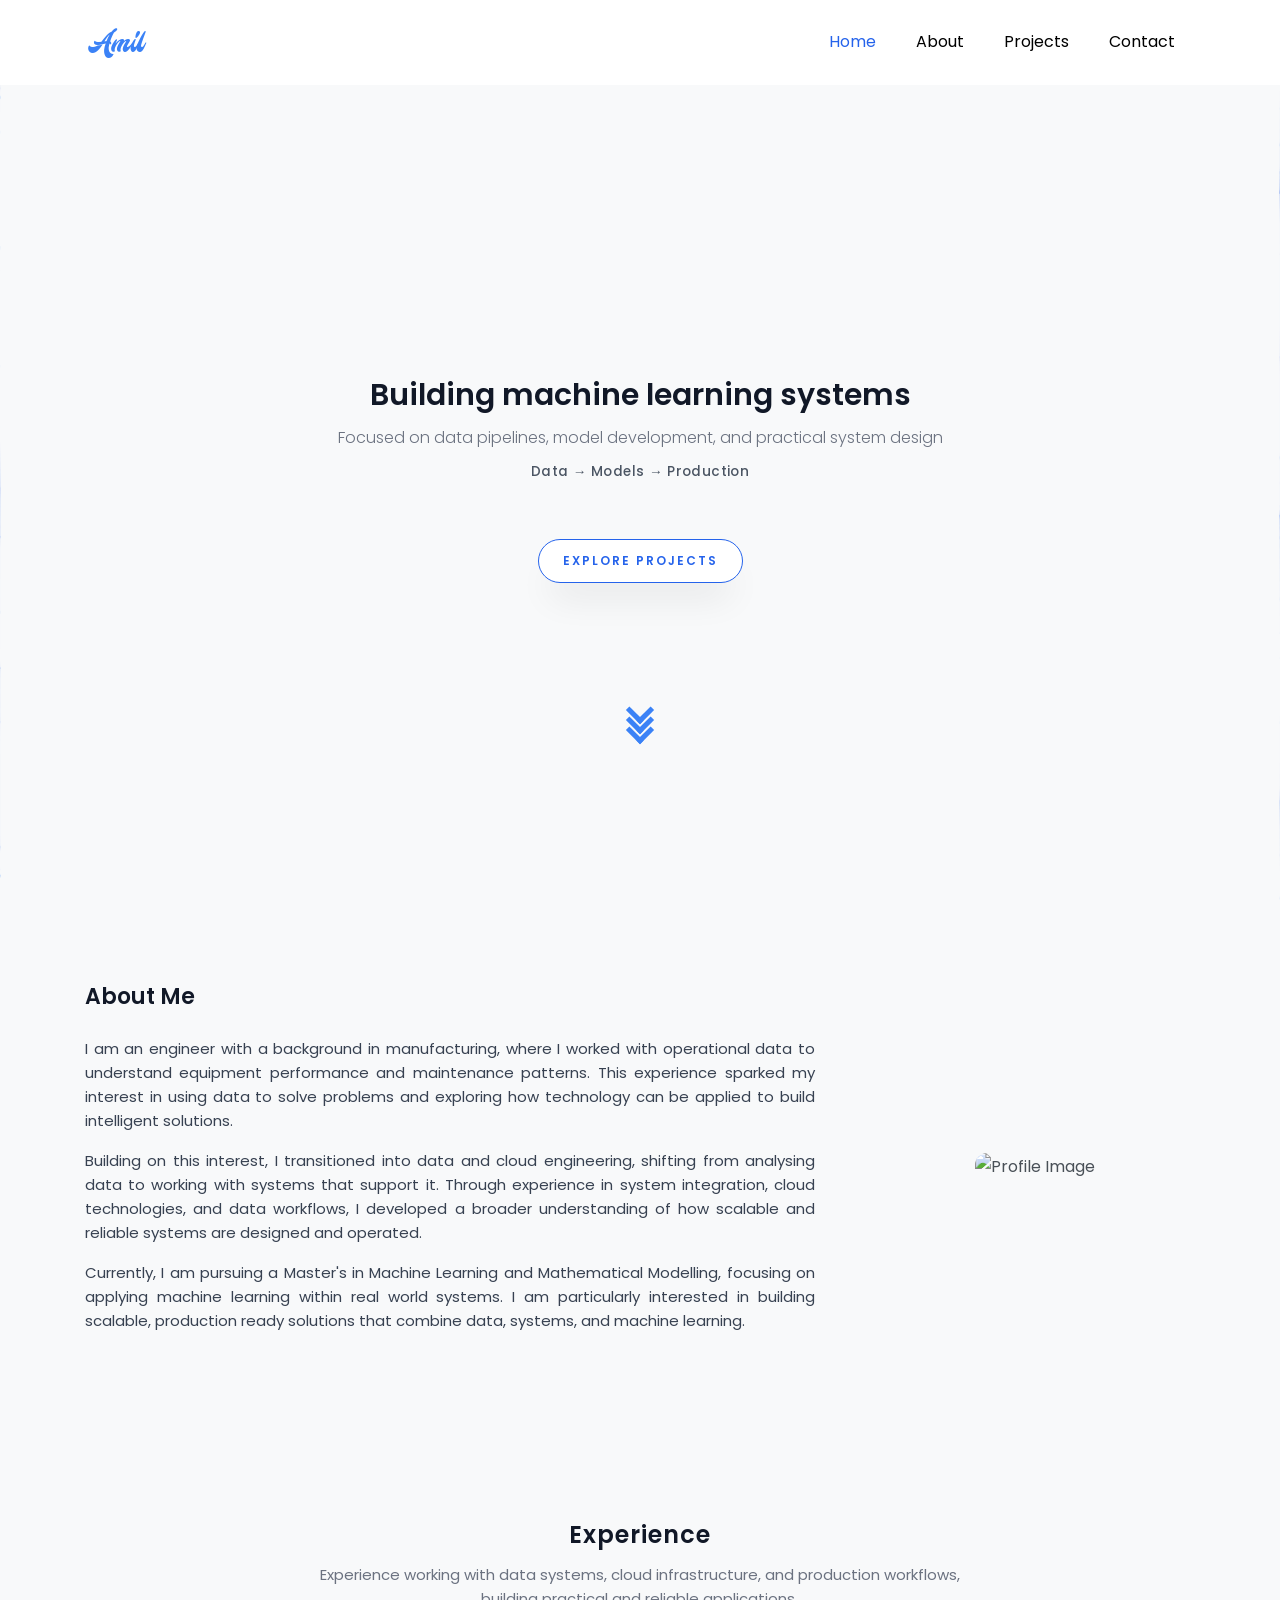
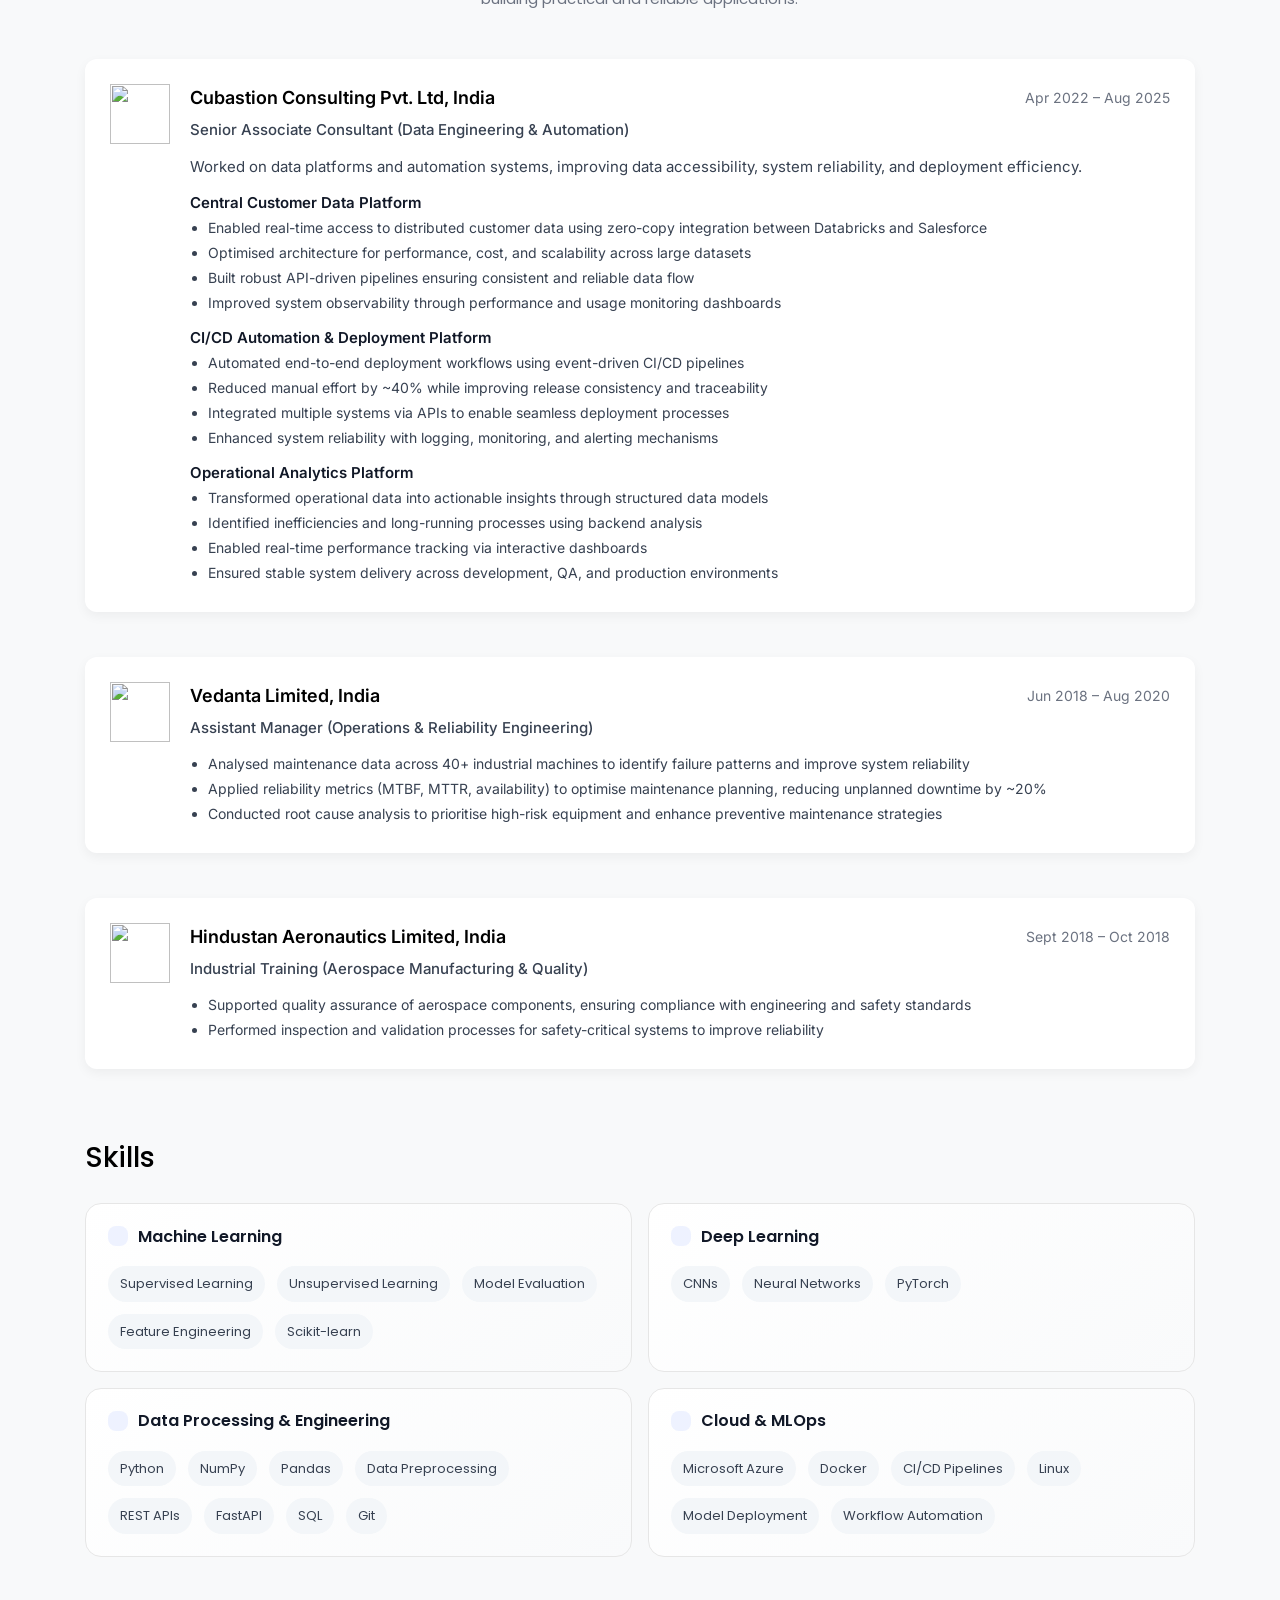
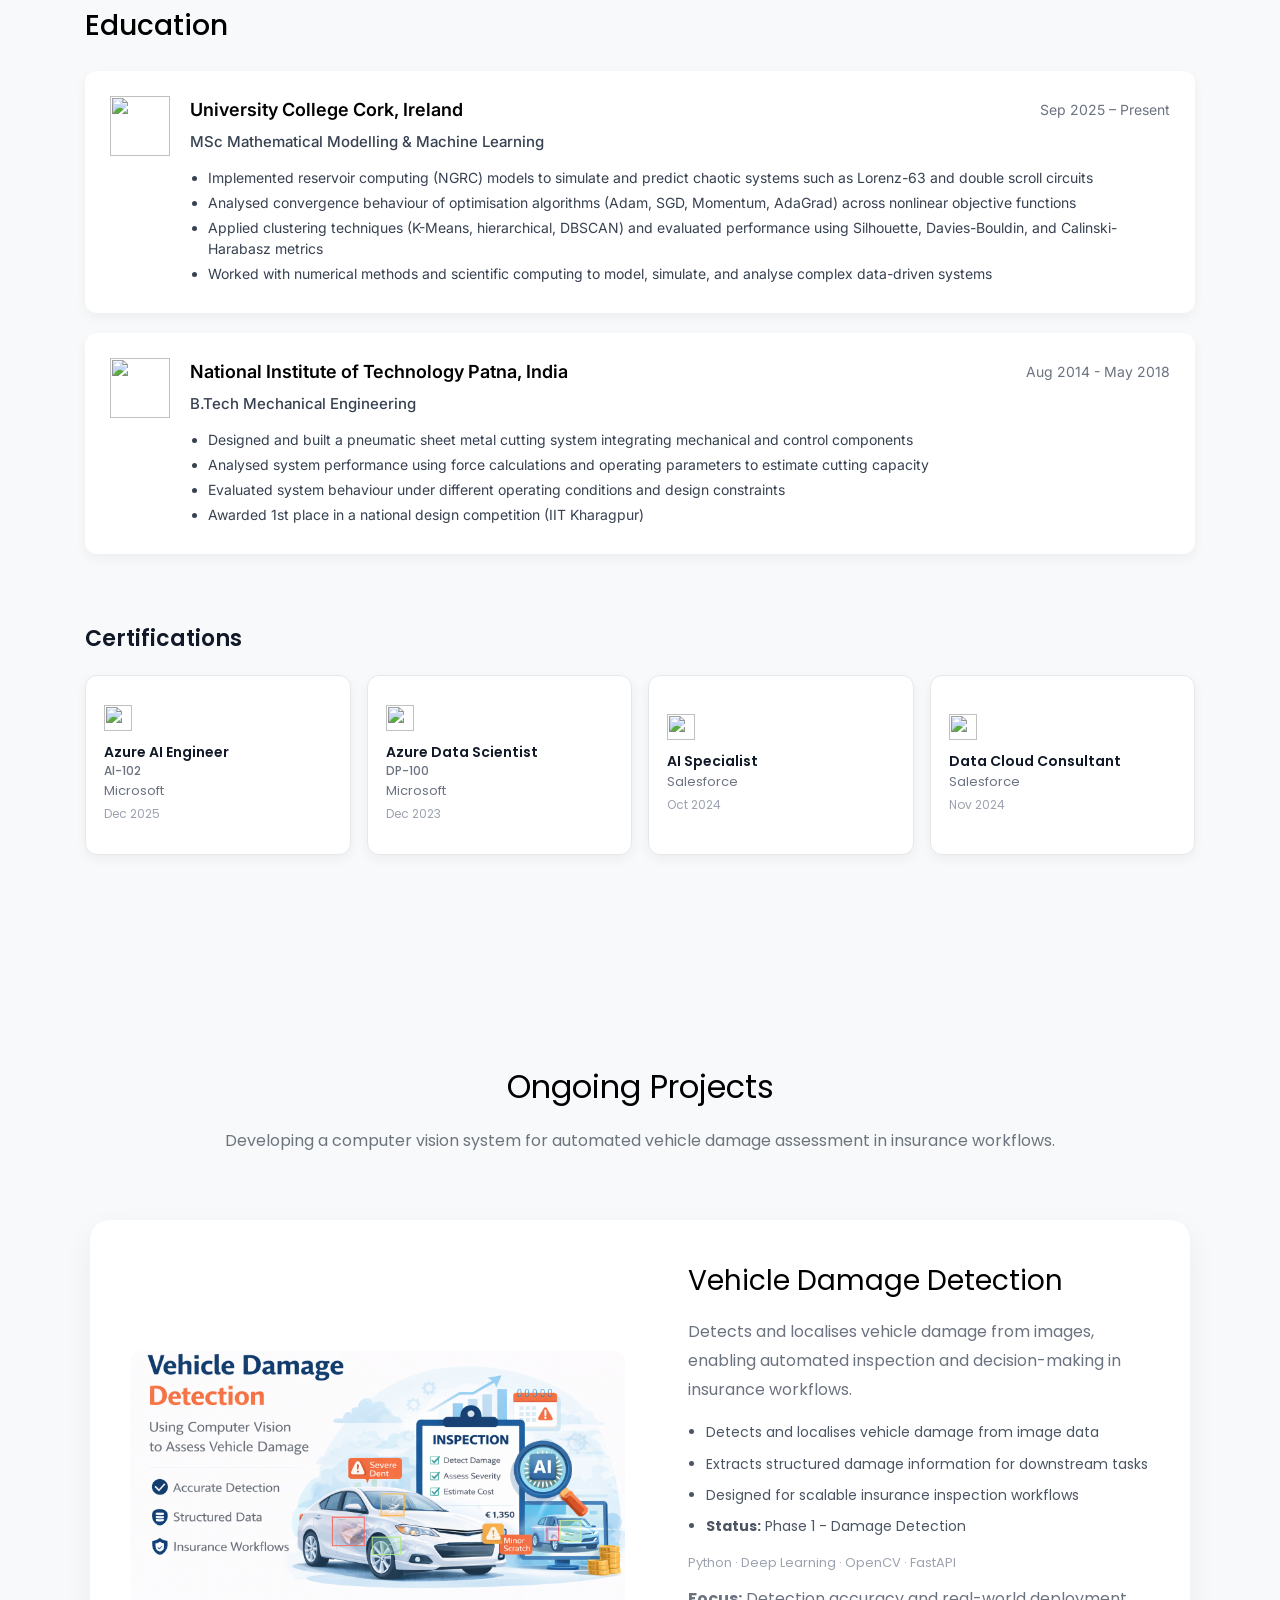
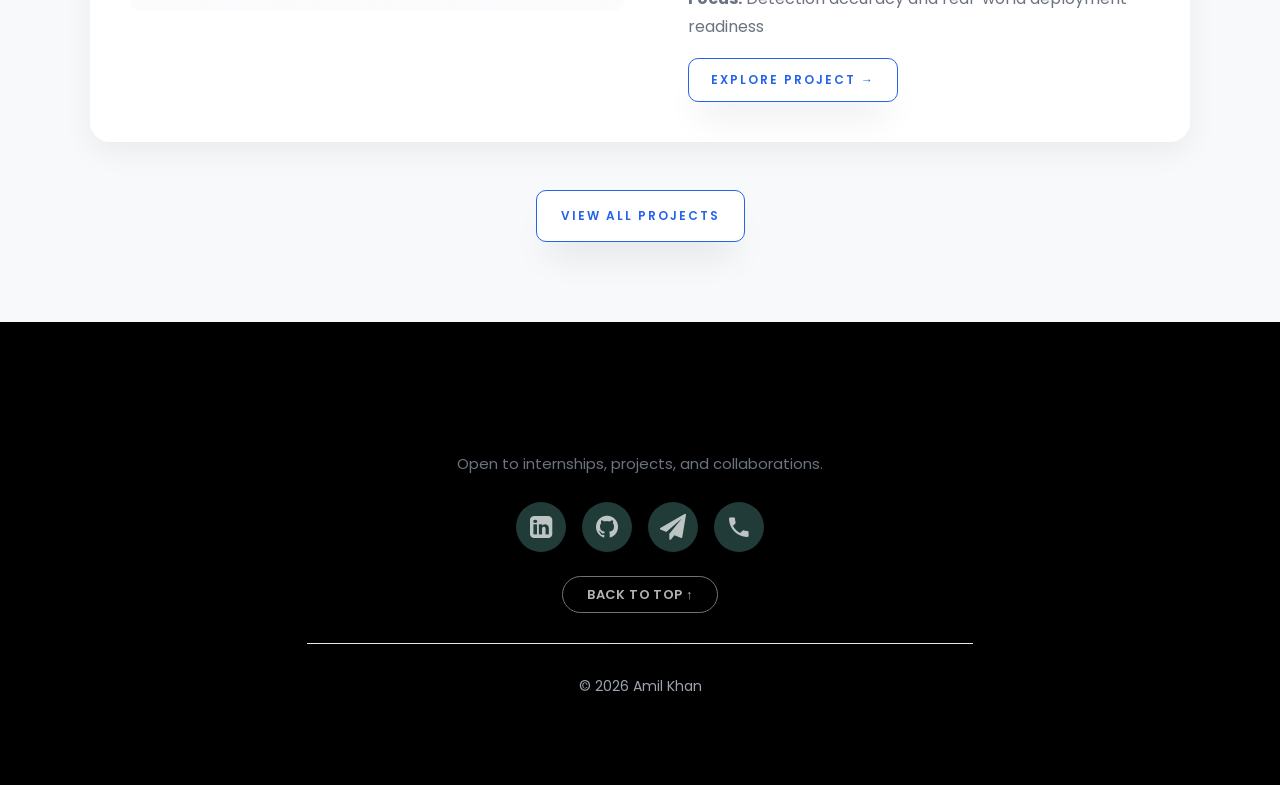
==== commit 47b1e6f9: "Update project details" ====
--- a/index.html
+++ b/index.html
@@ -54,7 +54,7 @@
 					</li>
 
 					<li class="nav-item">
-						<a href="#project-section" class="nav-link">Projects</a>
+						<a href="projects.html" class="nav-link">Projects</a>
 					</li>
 
 					<li class="nav-item">
@@ -207,7 +207,8 @@
 								<p class="edu-degree">Senior Associate Consultant (Data Engineering & Automation)</p>
 
 								<p class="exp-summary">
-									Worked on data platforms and automation systems, improving data accessibility, system reliability, and deployment efficiency.
+									Worked on data platforms and automation systems, improving data accessibility,
+									system reliability, and deployment efficiency.
 								</p>
 
 								<!-- Project 1 -->
@@ -549,9 +550,9 @@
 							<p><b>Focus:</b> Detection accuracy and real-world deployment readiness</p>
 
 							<div class="mt-3">
-								<a href="https://github.com/Iam-Mak/vehicle-damage-detection-system" target="_blank"
+								<a href="projects/vehicle-damage-detection-system.html" target="_blank"
 									class="btn btn-outline-primary">
-									View Project →
+									Explore Project →
 								</a>
 							</div>
 
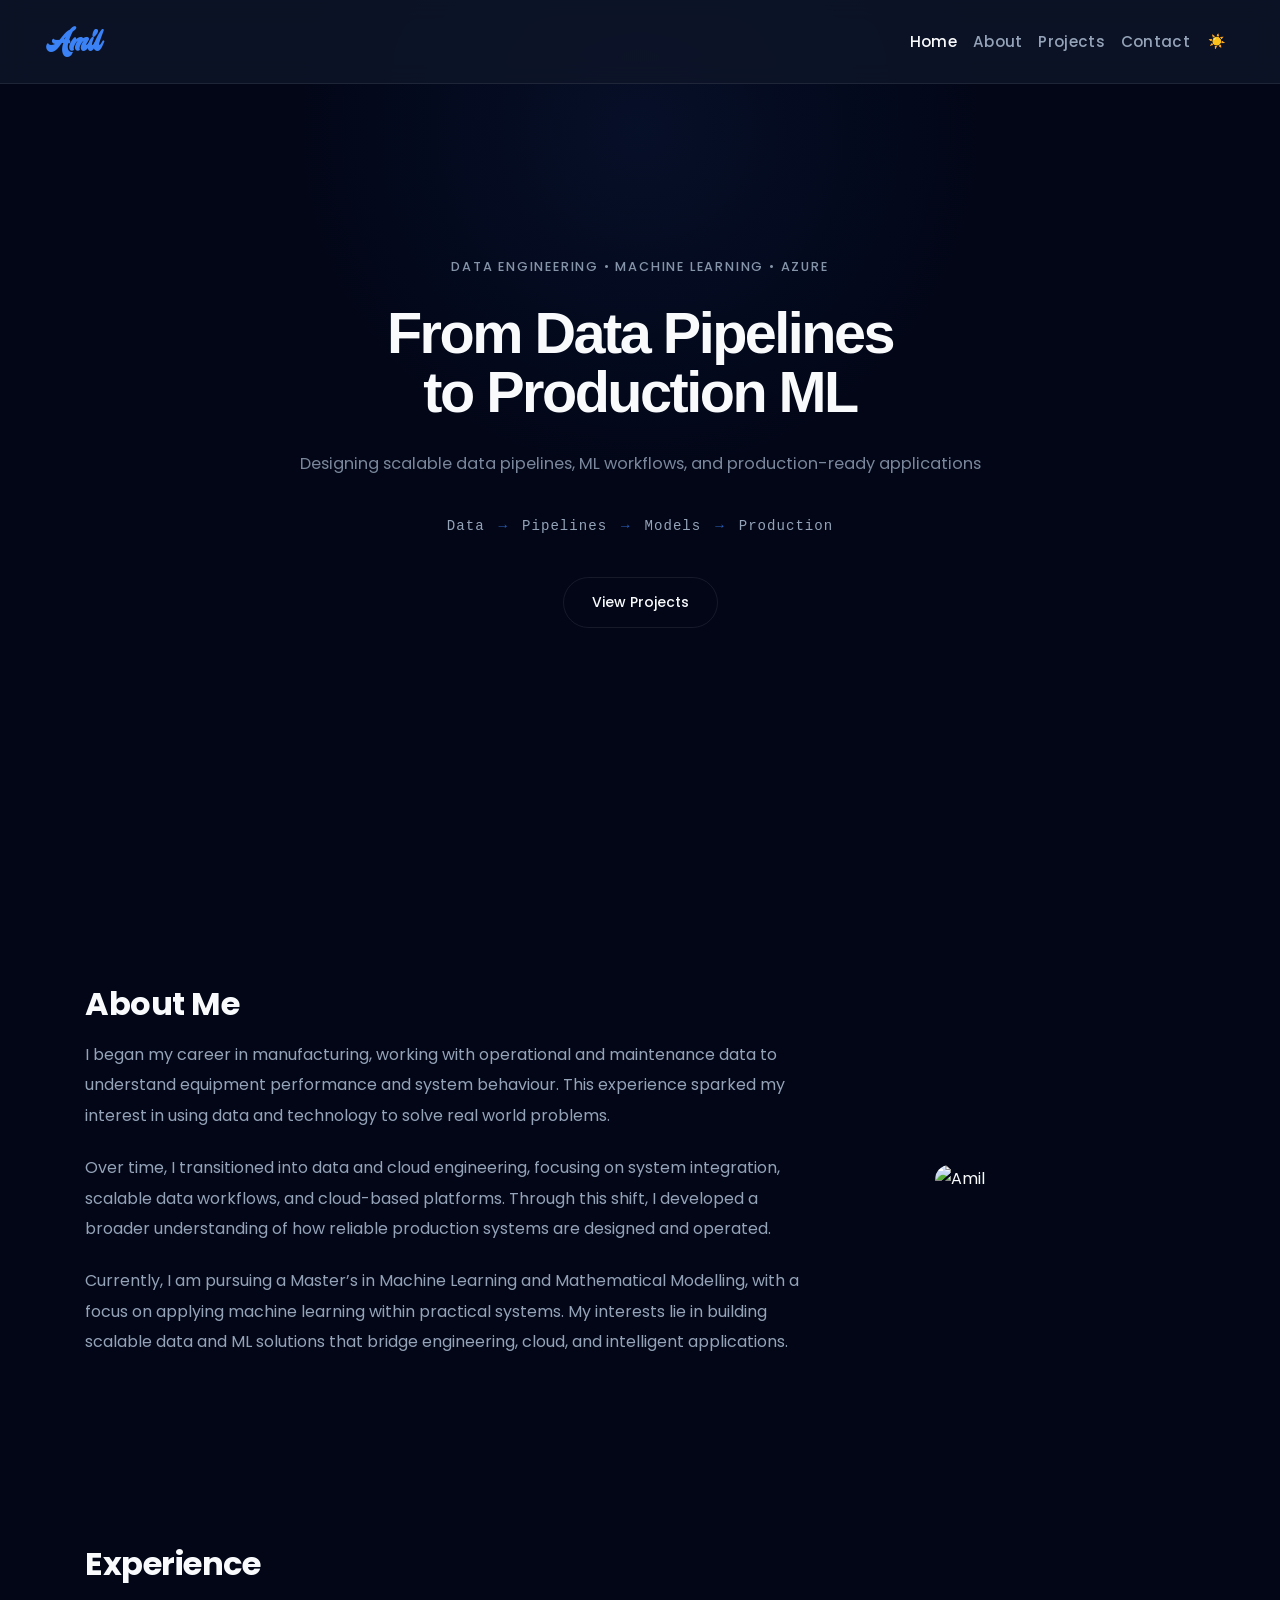
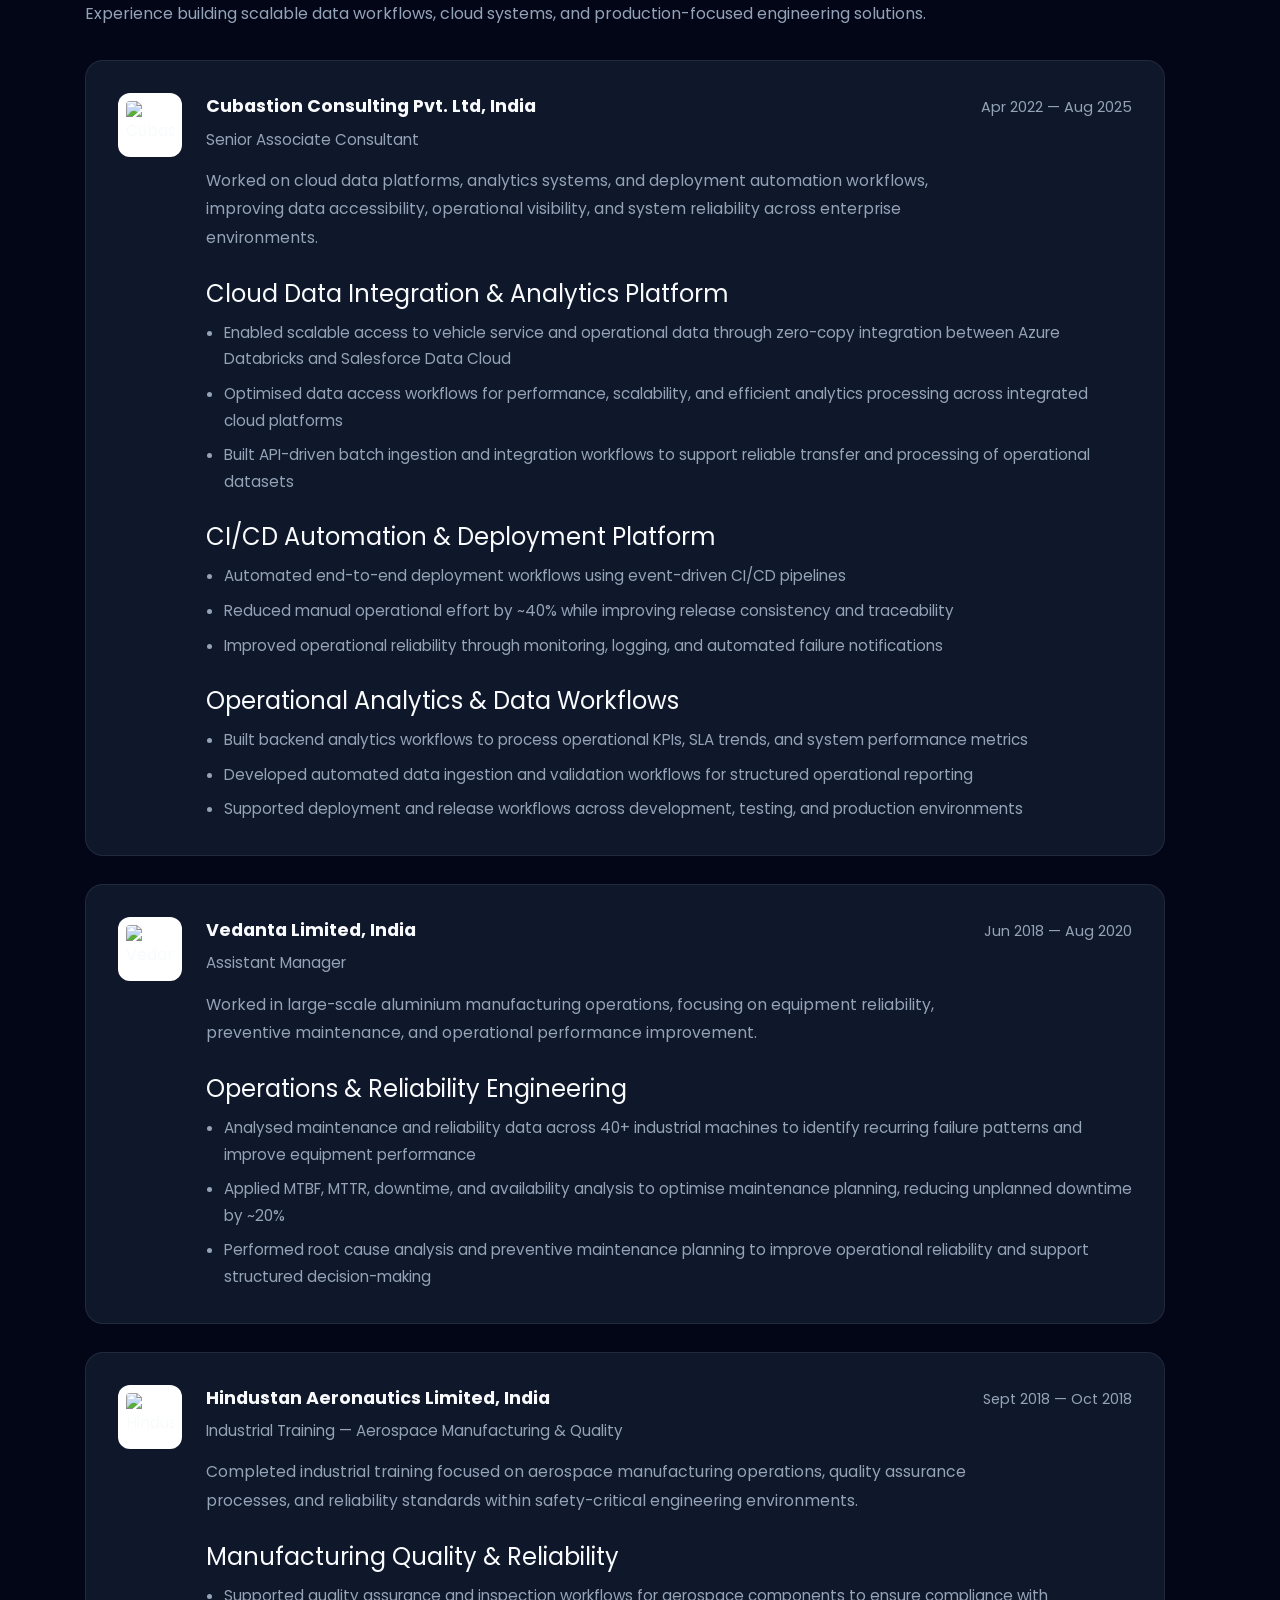
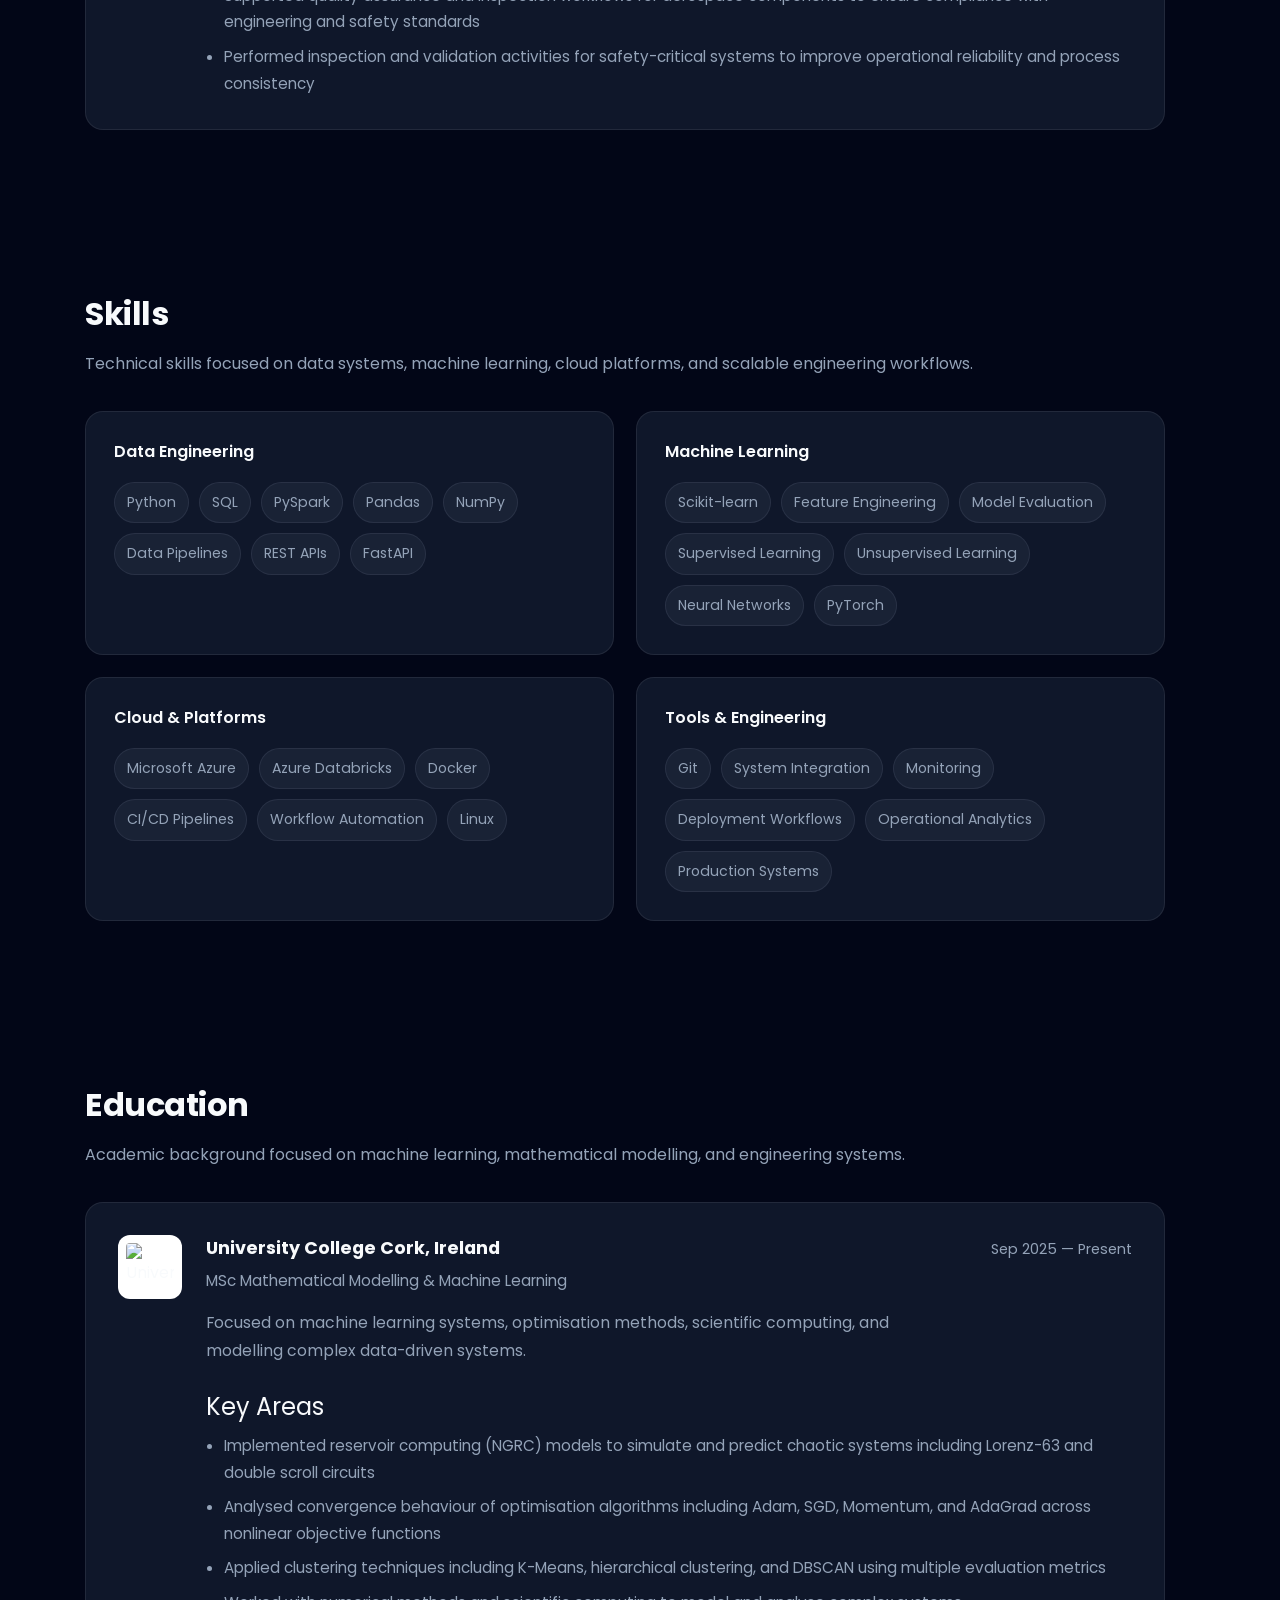
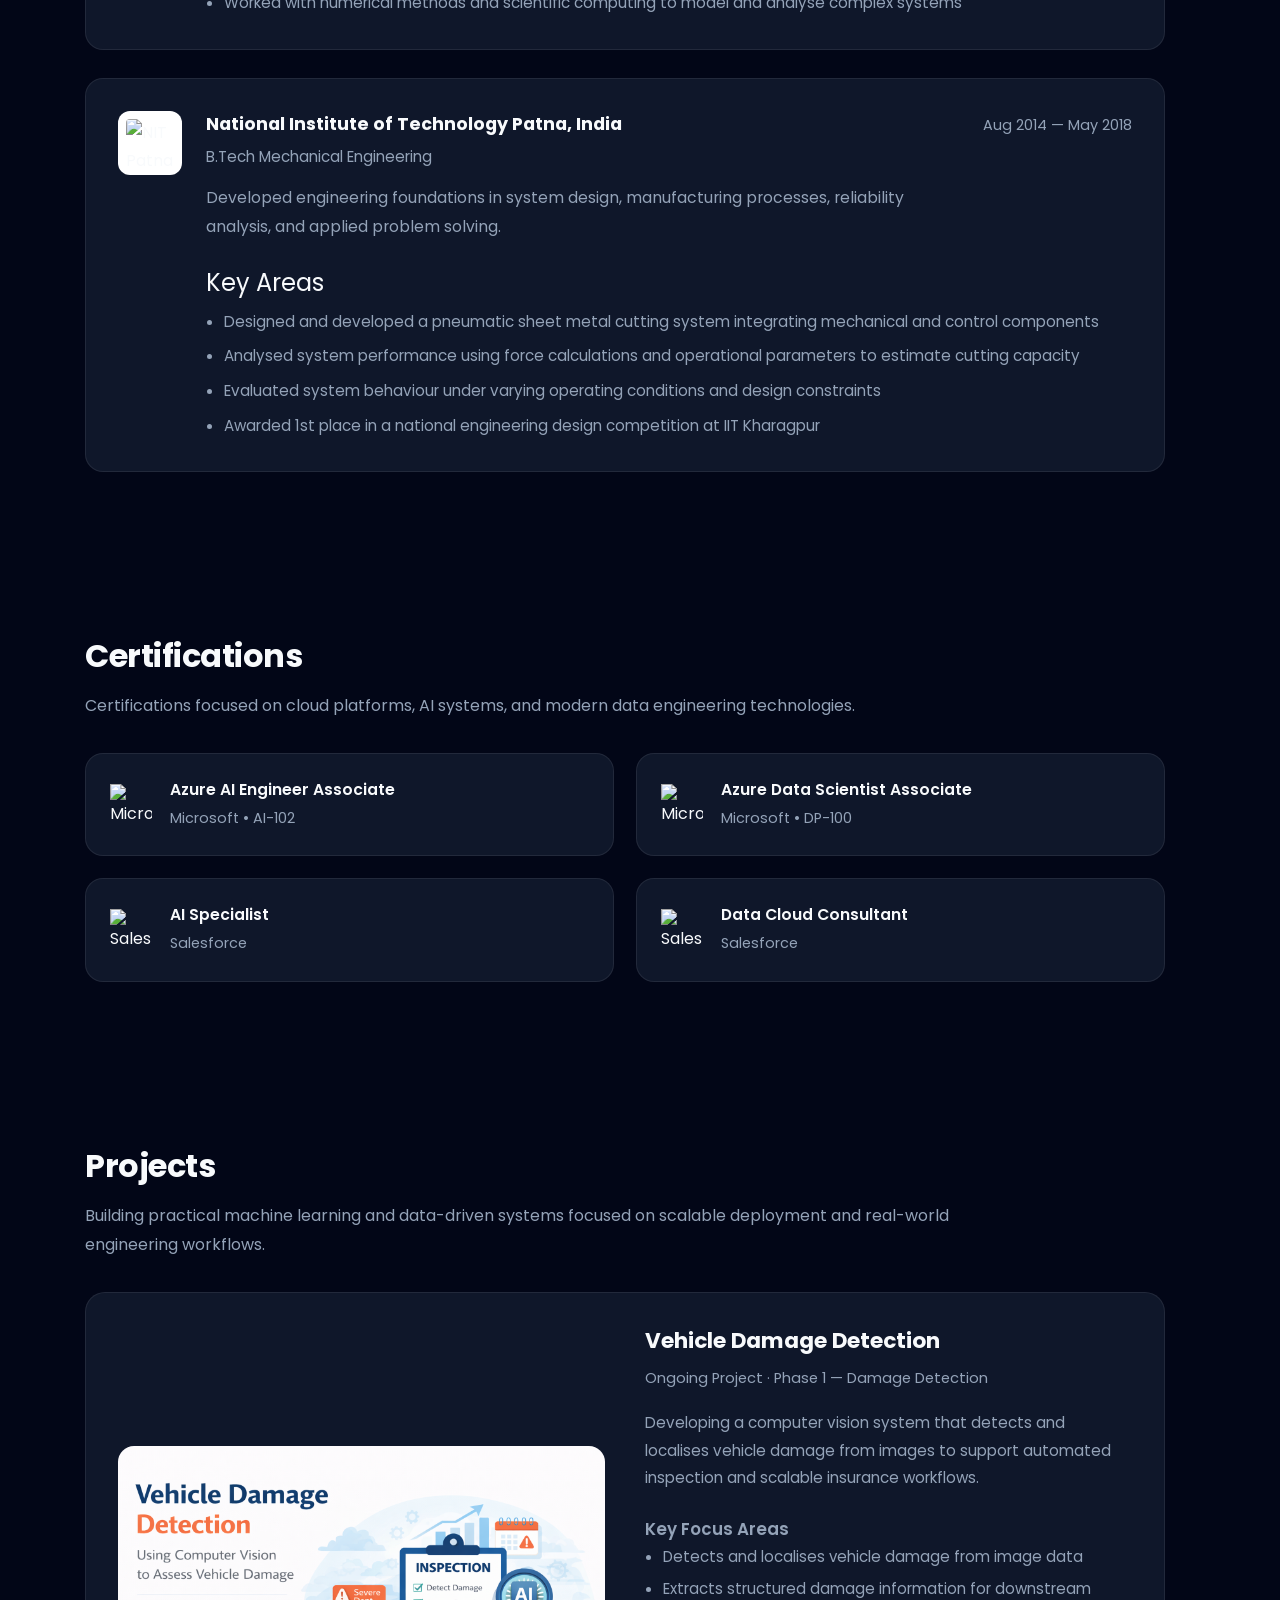
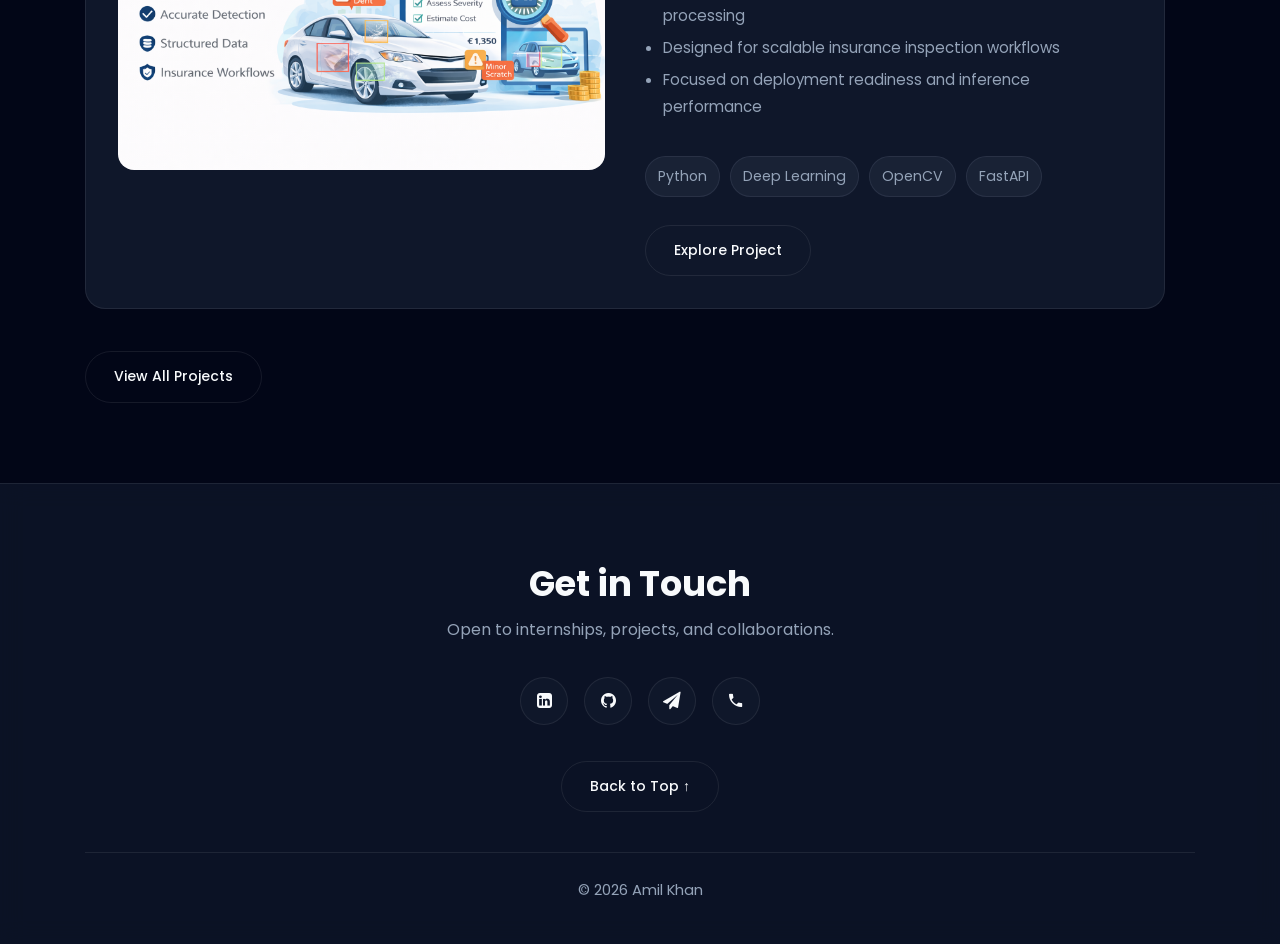
==== commit 91408e00: "Refactor portfolio UI and improve dark mode" ====
--- a/index.html
+++ b/index.html
@@ -8,7 +8,7 @@
 	<meta name="viewport" content="width=device-width, initial-scale=1">
 
 	<meta property="og:title" content="Amil" />
-	<meta property="og:description" content="AI & ML Portfolio" />
+	<meta property="og:description" content="Portfolio" />
 
 	<link href="https://fonts.googleapis.com/css2?family=Poppins:wght@300;400;600;700&display=swap" rel="stylesheet">
 	<link rel="stylesheet" href="https://cdn.jsdelivr.net/npm/bootstrap@4.6.2/dist/css/bootstrap.min.css">
@@ -25,24 +25,29 @@
 
 </head>
 
+
+
 <body data-spy="scroll" data-target=".site-navbar-target" data-offset="300">
 
-	<nav class="navbar navbar-expand-lg navbar-light bg-light ftco_navbar ftco-navbar-light site-navbar-target"
-		id="ftco-navbar">
+	<nav class="navbar navbar-expand-lg site-navbar-target" id="navbar">
 		<div class="container">
 
-			<!-- Brand / Logo -->
+			<!-- Logo -->
 			<a class="navbar-brand" href="index.html">
-				<span class="dot">.</span>Amil
+				Amil
 			</a>
 
-			<!-- Navbar toggle button -->
-			<button class="navbar-toggler js-fh5co-nav-toggle fh5co-nav-toggle" type="button" data-toggle="collapse"
-				data-target="#ftco-nav" aria-controls="ftco-nav" aria-expanded="false" aria-label="Toggle navigation">
+			<!-- Mobile Toggle -->
+			<button class="navbar-toggler" type="button" data-toggle="collapse" data-target="#navbarNav"
+				aria-controls="navbarNav" aria-expanded="false" aria-label="Toggle navigation">
+
 				<span class="oi oi-menu"></span>
+
 			</button>
 
-			<div class="collapse navbar-collapse" id="ftco-nav">
+			<!-- Nav Links -->
+			<div class="collapse navbar-collapse" id="navbarNav">
+
 				<ul class="navbar-nav ml-auto">
 
 					<li class="nav-item">
@@ -60,580 +65,1036 @@
 					<li class="nav-item">
 						<a href="#contact-section" class="nav-link">Contact</a>
 					</li>
-					<!-- 
-					<li class="nav-item">
-						<a href="https://iam-mak.github.io/myblogs/" class="nav-link" target="_blank">
-						Blog
-					</a>
-					</li>-->
+
+					<li class="nav-item d-flex align-items-center">
+						<button onclick="toggleTheme()" class="theme-toggle" aria-label="Toggle theme">
+
+							<span id="theme-icon">☀️</span>
+
+						</button>
+					</li>
+
+					<!-- Future Blog Link -->
+					<!--
+				<li class="nav-item">
+					<a href="blog.html" class="nav-link">Blog</a>
+				</li>
+				-->
 
 				</ul>
+
 			</div>
 		</div>
 	</nav>
 
 	<!-- Hero Section -->
-	<section id="home-section" bg-light class="hero-wrap js-fullheight">
-		<div id="particles-js"></div>
+	<section id="home-section" class="hero-wrap">
+
 		<div class="container position-relative">
-			<div class="row no-gutters slider-text js-fullheight justify-content-center align-items-center">
-				<div class="col-12 ftco-animate d-flex align-items-center justify-content-center">
-					<div class="text text-center">
-
-						<div class="hero-container">
-
-							<h2 class="hero-title">
-								Building machine learning systems
-							</h2>
-
-							<p class="hero-subtitle">
-								Focused on data pipelines, model development, and practical system design
-							</p>
-
-							<p class="hero-flow">
-								Data → Models → Production
-							</p>
-
-						</div>
-
-
-						<!-- Actions 
-							<div class="mt-4 d-flex justify-content-center">
-								<a href="resume/amil_khan.pdf" target="_blank"
-									class="btn btn-outline-primary btn-lg rounded-pill px-4 mr-2">
-									View CV
-								</a>-->
-
-						<a href="#project-section" class="btn btn-outline-primary btn-lg rounded-pill px-4">
-							Explore Projects
+
+			<div class="row justify-content-center align-items-center ">
+
+				<div class="col-lg-8">
+
+					<div class="hero-container">
+
+						<p class="hero-label">
+							Data Engineering • Machine Learning • Azure
+						</p>
+
+						<h1 class="hero-title">
+							From Data Pipelines <br>
+							to Production ML
+						</h1>
+
+						<p class="hero-subtitle">
+							Designing scalable data pipelines, ML workflows,
+							and production-ready applications
+						</p>
+
+						<div class="hero-flow">
+
+							<span>Data</span>
+							<span>→</span>
+
+							<span>Pipelines</span>
+							<span>→</span>
+
+							<span>Models</span>
+							<span>→</span>
+
+							<span>Production</span>
+
+						</div>
+
+						<div class="hero-actions">
+
+							<a href="#project-section" class="hero-btn">
+								View Projects
+							</a>
+
+							<!-- Future Resume Button -->
+							<!--
+						<a href="resume/amil_khan.pdf"
+							target="_blank"
+							class="hero-btn secondary">
+
+							View Resume
+
 						</a>
-					</div>
-
-				</div>
-			</div>
+						-->
+
+						</div>
+
+					</div>
+
+				</div>
+
+			</div>
+
 		</div>
 
-		<!-- Scroll Indicator -->
-		<div class="scrollDown">
-			<span></span>
-			<span></span>
-			<span></span>
+	</section>
+
+	<!-- About Section -->
+	<section class="about-section" id="about-section">
+
+		<div class="container">
+
+			<div class="row align-items-center">
+
+				<!-- About Content -->
+				<div class="col-lg-8">
+
+					<div class="about-content">
+
+						<h2 class="section-title">
+							About Me
+						</h2>
+
+						<p class="about-text">
+							I began my career in manufacturing, working with operational and maintenance data to
+							understand equipment performance and system behaviour. This experience sparked my interest
+							in using data and technology to solve real world problems.
+						</p>
+
+						<p class="about-text">
+							Over time, I transitioned into data and cloud engineering, focusing on system integration,
+							scalable data workflows, and cloud-based platforms. Through this shift, I developed a
+							broader understanding of how reliable production systems are designed and operated.
+						</p>
+
+						<p class="about-text">
+							Currently, I am pursuing a Master’s in Machine Learning and Mathematical Modelling, with a
+							focus on applying machine learning within practical systems. My interests lie in building
+							scalable data and ML solutions that bridge engineering, cloud, and intelligent applications.
+						</p>
+
+					</div>
+
+				</div>
+
+				<!-- Profile Image -->
+				<div class="col-lg-4 d-flex justify-content-center">
+
+					<div class="about-image-wrapper">
+
+						<img src="https://raw.githubusercontent.com/Iam-Mak/myblogs/main/assets/images/iam_mak.png"
+							alt="Amil" class="about-img">
+
+					</div>
+
+				</div>
+
+			</div>
+
 		</div>
 
+	</section>
+
+
+
+	<!-- Experience Section -->
+	<section class="experience-section" id="experience-section">
+
+		<div class="container">
+
+			<!-- Section Header -->
+			<div class="section-heading">
+
+				<h2 class="section-title">
+					Experience
+				</h2>
+
+				<p class="section-subtitle">
+					Experience building scalable data workflows, cloud systems,
+					and production-focused engineering solutions.
+				</p>
+
+			</div>
+
+			<!-- Experience List -->
+			<div class="experience-list">
+
+				<!-- Experience Card -->
+				<div class="experience-card">
+
+					<!-- Company Logo -->
+					<div class="experience-logo">
+
+						<img src="https://www.theecl.com/images/logo/Image1.jpg" alt="Cubastion Consulting">
+
+					</div>
+
+					<!-- Experience Content -->
+					<div class="experience-content">
+
+						<!-- Header -->
+						<div class="experience-header">
+
+							<div>
+
+								<h3 class="experience-company">
+									Cubastion Consulting Pvt. Ltd, India
+								</h3>
+
+								<p class="experience-role">
+									Senior Associate Consultant
+								</p>
+
+							</div>
+
+							<span class="experience-date">
+								Apr 2022 — Aug 2025
+							</span>
+
+						</div>
+
+						<!-- Summary -->
+						<p class="experience-summary">
+							Worked on cloud data platforms, analytics systems, and deployment automation workflows,
+							improving data accessibility, operational visibility, and system reliability across
+							enterprise environments.
+						</p>
+
+						<!-- Project 1 -->
+						<div class="experience-project">
+
+							<h4 class="project-title">
+								Cloud Data Integration & Analytics Platform
+							</h4>
+
+							<ul class="experience-points">
+
+								<li>
+									Enabled scalable access to vehicle service and operational data through zero-copy
+									integration between Azure Databricks and Salesforce Data Cloud
+								</li>
+
+								<li>
+									Optimised data access workflows for performance, scalability, and efficient
+									analytics processing across integrated cloud platforms
+								</li>
+
+								<li>
+									Built API-driven batch ingestion and integration workflows to support reliable
+									transfer and processing of operational datasets
+								</li>
+
+							</ul>
+
+						</div>
+
+						<!-- Project 2 -->
+						<div class="experience-project">
+
+							<h4 class="project-title">
+								CI/CD Automation & Deployment Platform
+							</h4>
+
+							<ul class="experience-points">
+
+								<li>
+									Automated end-to-end deployment workflows using event-driven CI/CD pipelines
+								</li>
+
+								<li>
+									Reduced manual operational effort by ~40% while improving release consistency and
+									traceability
+								</li>
+
+								<li>
+									Improved operational reliability through monitoring, logging, and automated failure
+									notifications
+								</li>
+
+							</ul>
+
+						</div>
+
+						<!-- Project 3 -->
+						<div class="experience-project">
+
+							<h4 class="project-title">
+								Operational Analytics & Data Workflows
+							</h4>
+
+							<ul class="experience-points">
+
+								<li>
+									Built backend analytics workflows to process operational KPIs, SLA trends, and
+									system performance metrics
+								</li>
+
+								<li>
+									Developed automated data ingestion and validation workflows for structured
+									operational reporting
+								</li>
+
+								<li>
+									Supported deployment and release workflows across development, testing, and
+									production environments
+								</li>
+
+							</ul>
+
+						</div>
+
+					</div>
+
+				</div>
+
+				<!-- Experience Card -->
+				<div class="experience-card">
+
+					<!-- Company Logo -->
+					<div class="experience-logo">
+
+						<img src="https://mms.businesswire.com/media/20211222005272/en/1313547/4/Vedanta_Logo_%28JPG%29.jpg"
+							alt="Vedanta Limited">
+
+					</div>
+
+					<!-- Experience Content -->
+					<div class="experience-content">
+
+						<!-- Header -->
+						<div class="experience-header">
+
+							<div>
+
+								<h3 class="experience-company">
+									Vedanta Limited, India
+								</h3>
+
+								<p class="experience-role">
+									Assistant Manager
+								</p>
+
+							</div>
+
+							<span class="experience-date">
+								Jun 2018 — Aug 2020
+							</span>
+
+						</div>
+
+						<!-- Summary -->
+						<p class="experience-summary">
+							Worked in large-scale aluminium manufacturing operations, focusing on equipment reliability,
+							preventive maintenance, and operational performance improvement.
+						</p>
+
+						<!-- Responsibilities -->
+						<div class="experience-project">
+
+							<h4 class="project-title">
+								Operations & Reliability Engineering
+							</h4>
+
+							<ul class="experience-points">
+
+								<li>
+									Analysed maintenance and reliability data across 40+ industrial machines to identify
+									recurring failure patterns and improve equipment performance
+								</li>
+
+								<li>
+									Applied MTBF, MTTR, downtime, and availability analysis to optimise maintenance
+									planning, reducing unplanned downtime by ~20%
+								</li>
+
+								<li>
+									Performed root cause analysis and preventive maintenance planning to improve
+									operational reliability and support structured decision-making
+								</li>
+
+							</ul>
+
+						</div>
+
+					</div>
+
+				</div>
+
+				<!-- Experience Card -->
+				<div class="experience-card">
+
+					<!-- Company Logo -->
+					<div class="experience-logo">
+
+						<img src="https://upload.wikimedia.org/wikipedia/en/3/3e/Hindustan_Aeronautics_Limited_Logo.svg"
+							alt="Hindustan Aeronautics Limited">
+
+					</div>
+
+					<!-- Experience Content -->
+					<div class="experience-content">
+
+						<!-- Header -->
+						<div class="experience-header">
+
+							<div>
+
+								<h3 class="experience-company">
+									Hindustan Aeronautics Limited, India
+								</h3>
+
+								<p class="experience-role">
+									Industrial Training — Aerospace Manufacturing & Quality
+								</p>
+
+							</div>
+
+							<span class="experience-date">
+								Sept 2018 — Oct 2018
+							</span>
+
+						</div>
+
+						<!-- Summary -->
+						<p class="experience-summary">
+							Completed industrial training focused on aerospace manufacturing operations, quality
+							assurance processes, and reliability standards within safety-critical engineering
+							environments.
+						</p>
+
+						<!-- Responsibilities -->
+						<div class="experience-project">
+
+							<h4 class="project-title">
+								Manufacturing Quality & Reliability
+							</h4>
+
+							<ul class="experience-points">
+
+								<li>
+									Supported quality assurance and inspection workflows for aerospace components to
+									ensure compliance with engineering and safety standards
+								</li>
+
+								<li>
+									Performed inspection and validation activities for safety-critical systems to
+									improve operational reliability and process consistency
+								</li>
+
+							</ul>
+
+						</div>
+
+					</div>
+
+				</div>
+
+			</div>
+
 		</div>
+
 	</section>
 
-	<!-- About Me -->
-	<section class="ftco-about img ftco-section" id="about-section">
+	<!-- Skills Section -->
+	<section class="skills-section" id="skills-section">
+
 		<div class="container">
-			<div class="row align-items-center">
-
-				<!-- LEFT: Text -->
-				<div class="col-md-8 col-lg-8 ftco-animate">
-					<h2 class="mb-4">About Me</h2>
-
-					<p class="about-text mb-3">
-						I am an engineer with a background in manufacturing, where I worked with operational data to
-						understand equipment performance and maintenance patterns. This experience sparked my interest
-						in using data to solve problems and exploring how technology can be applied to build intelligent
-						solutions.
+
+			<!-- Section Heading -->
+			<div class="section-heading">
+
+				<h2 class="section-title">
+					Skills
+				</h2>
+
+				<p class="section-subtitle">
+					Technical skills focused on data systems, machine learning, cloud platforms, and scalable
+					engineering workflows.
+				</p>
+
+			</div>
+
+			<!-- Skills Grid -->
+			<div class="skills-grid">
+
+				<!-- Data Engineering -->
+				<div class="skill-card">
+
+					<h3 class="skill-title">
+						Data Engineering
+					</h3>
+
+					<div class="skill-tags">
+
+						<span>Python</span>
+						<span>SQL</span>
+						<span>PySpark</span>
+						<span>Pandas</span>
+						<span>NumPy</span>
+						<span>Data Pipelines</span>
+						<span>REST APIs</span>
+						<span>FastAPI</span>
+
+					</div>
+
+				</div>
+
+				<!-- Machine Learning -->
+				<div class="skill-card">
+
+					<h3 class="skill-title">
+						Machine Learning
+					</h3>
+
+					<div class="skill-tags">
+
+						<span>Scikit-learn</span>
+						<span>Feature Engineering</span>
+						<span>Model Evaluation</span>
+						<span>Supervised Learning</span>
+						<span>Unsupervised Learning</span>
+						<span>Neural Networks</span>
+						<span>PyTorch</span>
+
+					</div>
+
+				</div>
+
+				<!-- Cloud & Platforms -->
+				<div class="skill-card">
+
+					<h3 class="skill-title">
+						Cloud & Platforms
+					</h3>
+
+					<div class="skill-tags">
+
+						<span>Microsoft Azure</span>
+						<span>Azure Databricks</span>
+						<span>Docker</span>
+						<span>CI/CD Pipelines</span>
+						<span>Workflow Automation</span>
+						<span>Linux</span>
+
+					</div>
+
+				</div>
+
+				<!-- Tools & Engineering -->
+				<div class="skill-card">
+
+					<h3 class="skill-title">
+						Tools & Engineering
+					</h3>
+
+					<div class="skill-tags">
+
+						<span>Git</span>
+						<span>System Integration</span>
+						<span>Monitoring</span>
+						<span>Deployment Workflows</span>
+						<span>Operational Analytics</span>
+						<span>Production Systems</span>
+
+					</div>
+
+				</div>
+
+			</div>
+
+		</div>
+
+	</section>
+
+	<!-- Education Section -->
+	<section class="education-section" id="education-section">
+
+		<div class="container">
+
+			<!-- Section Heading -->
+			<div class="section-heading">
+
+				<h2 class="section-title">
+					Education
+				</h2>
+
+				<p class="section-subtitle">
+					Academic background focused on machine learning, mathematical modelling, and engineering systems.
+				</p>
+
+			</div>
+
+			<!-- Education List -->
+			<div class="education-list">
+
+				<!-- MSc -->
+				<div class="experience-card">
+
+					<!-- Logo -->
+					<div class="experience-logo">
+
+						<img src="https://ncee.org.uk/wp-content/uploads/2024/03/cork-300x143.png"
+							alt="University College Cork">
+
+					</div>
+
+					<!-- Content -->
+					<div class="experience-content">
+
+						<!-- Header -->
+						<div class="experience-header">
+
+							<div>
+
+								<h3 class="experience-company">
+									University College Cork, Ireland
+								</h3>
+
+								<p class="experience-role">
+									MSc Mathematical Modelling & Machine Learning
+								</p>
+
+							</div>
+
+							<span class="experience-date">
+								Sep 2025 — Present
+							</span>
+
+						</div>
+
+						<!-- Summary -->
+						<p class="experience-summary">
+							Focused on machine learning systems, optimisation methods, scientific computing, and
+							modelling complex data-driven systems.
+						</p>
+
+						<!-- Highlights -->
+						<div class="experience-project">
+
+							<h4 class="project-title">
+								Key Areas
+							</h4>
+
+							<ul class="experience-points">
+
+								<li>
+									Implemented reservoir computing (NGRC) models to simulate and predict chaotic
+									systems including Lorenz-63 and double scroll circuits
+								</li>
+
+								<li>
+									Analysed convergence behaviour of optimisation algorithms including Adam, SGD,
+									Momentum, and AdaGrad across nonlinear objective functions
+								</li>
+
+								<li>
+									Applied clustering techniques including K-Means, hierarchical clustering, and DBSCAN
+									using multiple evaluation metrics
+								</li>
+
+								<li>
+									Worked with numerical methods and scientific computing to model and analyse complex
+									systems
+								</li>
+
+							</ul>
+
+						</div>
+
+					</div>
+
+				</div>
+
+				<!-- B.Tech -->
+				<div class="experience-card">
+
+					<!-- Logo -->
+					<div class="experience-logo">
+
+						<img src="https://upload.wikimedia.org/wikipedia/en/b/b5/National_Institute_of_Technology%2C_Patna_Logo.png"
+							alt="NIT Patna">
+
+					</div>
+
+					<!-- Content -->
+					<div class="experience-content">
+
+						<!-- Header -->
+						<div class="experience-header">
+
+							<div>
+
+								<h3 class="experience-company">
+									National Institute of Technology Patna, India
+								</h3>
+
+								<p class="experience-role">
+									B.Tech Mechanical Engineering
+								</p>
+
+							</div>
+
+							<span class="experience-date">
+								Aug 2014 — May 2018
+							</span>
+
+						</div>
+
+						<!-- Summary -->
+						<p class="experience-summary">
+							Developed engineering foundations in system design, manufacturing processes, reliability
+							analysis, and applied problem solving.
+						</p>
+
+						<!-- Highlights -->
+						<div class="experience-project">
+
+							<h4 class="project-title">
+								Key Areas
+							</h4>
+
+							<ul class="experience-points">
+
+								<li>
+									Designed and developed a pneumatic sheet metal cutting system integrating mechanical
+									and control components
+								</li>
+
+								<li>
+									Analysed system performance using force calculations and operational parameters to
+									estimate cutting capacity
+								</li>
+
+								<li>
+									Evaluated system behaviour under varying operating conditions and design constraints
+								</li>
+
+								<li>
+									Awarded 1st place in a national engineering design competition at IIT Kharagpur
+								</li>
+
+							</ul>
+
+						</div>
+
+					</div>
+
+				</div>
+
+
+			</div>
+
+		</div>
+
+	</section>
+
+	<!-- Certifications Section -->
+	<section class="certifications-section" id="certifications-section">
+
+		<div class="container">
+
+			<!-- Section Heading -->
+			<div class="section-heading">
+
+				<h2 class="section-title">
+					Certifications
+				</h2>
+
+				<p class="section-subtitle">
+					Certifications focused on cloud platforms, AI systems, and modern data engineering technologies.
+				</p>
+
+			</div>
+
+			<!-- Certification Grid -->
+			<div class="certifications-grid">
+
+				<!-- Certification -->
+				<div class="certification-card">
+
+					<img src="https://upload.wikimedia.org/wikipedia/commons/4/44/Microsoft_logo.svg" alt="Microsoft"
+						class="certification-logo">
+
+					<div class="certification-content">
+
+						<h3 class="certification-title">
+							Azure AI Engineer Associate
+						</h3>
+
+						<p class="certification-meta">
+							Microsoft • AI-102
+						</p>
+
+					</div>
+
+				</div>
+
+				<!-- Certification -->
+				<div class="certification-card">
+
+					<img src="https://upload.wikimedia.org/wikipedia/commons/4/44/Microsoft_logo.svg" alt="Microsoft"
+						class="certification-logo">
+
+					<div class="certification-content">
+
+						<h3 class="certification-title">
+							Azure Data Scientist Associate
+						</h3>
+
+						<p class="certification-meta">
+							Microsoft • DP-100
+						</p>
+
+					</div>
+
+				</div>
+
+				<!-- Certification -->
+				<div class="certification-card">
+
+					<img src="https://upload.wikimedia.org/wikipedia/commons/f/f9/Salesforce.com_logo.svg"
+						alt="Salesforce" class="certification-logo">
+
+					<div class="certification-content">
+
+						<h3 class="certification-title">
+							AI Specialist
+						</h3>
+
+						<p class="certification-meta">
+							Salesforce
+						</p>
+
+					</div>
+
+				</div>
+
+				<!-- Certification -->
+				<div class="certification-card">
+
+					<img src="https://upload.wikimedia.org/wikipedia/commons/f/f9/Salesforce.com_logo.svg"
+						alt="Salesforce" class="certification-logo">
+
+					<div class="certification-content">
+
+						<h3 class="certification-title">
+							Data Cloud Consultant
+						</h3>
+
+						<p class="certification-meta">
+							Salesforce
+						</p>
+
+					</div>
+
+				</div>
+
+			</div>
+
+		</div>
+
+	</section>
+
+
+
+	<!-- Projects Section -->
+	<section class="projects-section" id="project-section">
+
+		<div class="container">
+
+			<!-- Section Heading -->
+			<div class="section-heading">
+
+				<h2 class="section-title">
+					Projects
+				</h2>
+
+				<p class="section-subtitle">
+					Building practical machine learning and data-driven systems focused on scalable deployment and
+					real-world engineering workflows.
+				</p>
+
+			</div>
+
+			<!-- Featured Project -->
+			<div class="project-card">
+
+				<!-- Left Image -->
+				<div class="project-image">
+
+					<img src="images/vehicle-damage-detection-system.png" alt="Vehicle Damage Detection">
+
+				</div>
+
+				<!-- Right Content -->
+				<div class="project-content">
+
+					<!-- Header -->
+					<div class="project-header">
+
+						<h3 class="project-name">
+							Vehicle Damage Detection
+						</h3>
+
+						<p class="project-status">
+							Ongoing Project · Phase 1 — Damage Detection
+						</p>
+
+					</div>
+
+					<!-- Summary -->
+					<p class="project-summary">
+						Developing a computer vision system that detects and localises vehicle damage from images to
+						support automated inspection and scalable insurance workflows.
 					</p>
 
-					<p class="about-text mb-3">
-						Building on this interest, I transitioned into data and cloud engineering, shifting from
-						analysing data to working with systems that support it. Through experience in system
-						integration, cloud technologies, and data workflows, I developed a broader understanding of how
-						scalable and reliable systems are designed and operated.
-					</p>
-
-					<p class="about-text">
-						Currently, I am pursuing a Master's in Machine Learning and Mathematical Modelling, focusing on
-						applying machine learning within real world systems. I am particularly interested in building
-						scalable, production ready solutions that combine data, systems, and machine learning.
-					</p>
-				</div>
-
-				<!-- RIGHT: Image -->
-				<div class="col-md-4 col-lg-4 ftco-animate d-flex justify-content-center justify-content-md-end">
-					<img src="https://raw.githubusercontent.com/Iam-Mak/myblogs/main/assets/images/iam_mak.png"
-						alt="Profile Image" class="about-img">
-				</div>
-
-			</div>
+					<!-- Key Focus -->
+					<div class="project-block">
+
+						<h4 class="project-subtitle">
+							Key Focus Areas
+						</h4>
+
+						<ul class="project-points">
+
+							<li>
+								Detects and localises vehicle damage from image data
+							</li>
+
+							<li>
+								Extracts structured damage information for downstream processing
+							</li>
+
+							<li>
+								Designed for scalable insurance inspection workflows
+							</li>
+
+							<li>
+								Focused on deployment readiness and inference performance
+							</li>
+
+						</ul>
+
+					</div>
+
+					<!-- Tech Stack -->
+					<div class="project-tech">
+
+						<span>Python</span>
+						<span>Deep Learning</span>
+						<span>OpenCV</span>
+						<span>FastAPI</span>
+
+					</div>
+
+					<!-- Action -->
+					<div class="project-actions">
+
+						<a href="projects/vehicle-damage-detection-system.html" target="_blank" class="hero-btn">
+							Explore Project
+						</a>
+
+					</div>
+
+				</div>
+
+			</div>
+
+			<!-- Footer -->
+			<div class="projects-footer">
+
+				<a href="projects.html" class="hero-btn">
+					View All Projects
+				</a>
+
+			</div>
+
 		</div>
+
 	</section>
 
-	<!-- Background Section (New) -->
-	<section class="ftco-section " id="background-section">
+
+	<!-- =========================================
+     FOOTER / CONTACT
+    ========================================= -->
+
+	<footer class="footer-section" id="contact-section">
+
 		<div class="container">
 
-			<!-- Section Intro -->
-			<div class="row justify-content-center mb-5">
-				<div class="col-md-10 text-center">
-
-					<h2 class="section-title">
-						Experience
-					</h2>
-
-					<p class="section-subtitle">
-						Experience working with data systems, cloud infrastructure, and production workflows, building
-						practical and reliable applications.
-					</p>
-
-				</div>
-			</div>
-
-			<!-- Experience -->
-
-			<div class="row mb-5">
-				<div class="col-md-12">
-					<div class="exp-list">
-
-						<!-- Job 1 -->
-
-						<div class="edu-item card-hover ftco-animate">
-
-							<div class="edu-logo">
-								<img src="https://www.theecl.com/images/logo/Image1.jpg">
-							</div>
-
-							<div class="edu-content">
-
-								<div class="edu-header">
-									<h5>Cubastion Consulting Pvt. Ltd, India</h5>
-									<span class="edu-date">Apr 2022 – Aug 2025</span>
-								</div>
-
-								<p class="edu-degree">Senior Associate Consultant (Data Engineering & Automation)</p>
-
-								<p class="exp-summary">
-									Worked on data platforms and automation systems, improving data accessibility,
-									system reliability, and deployment efficiency.
-								</p>
-
-								<!-- Project 1 -->
-								<h6 class="proj-title">Central Customer Data Platform</h6>
-								<ul class="edu-points">
-									<li>Enabled real-time access to distributed customer data using zero-copy
-										integration between Databricks and Salesforce</li>
-									<li>Optimised architecture for performance, cost, and scalability across large
-										datasets</li>
-									<li>Built robust API-driven pipelines ensuring consistent and reliable data flow
-									</li>
-									<li>Improved system observability through performance and usage monitoring
-										dashboards</li>
-								</ul>
-
-								<!-- Project 2 -->
-								<h6 class="proj-title">CI/CD Automation & Deployment Platform</h6>
-								<ul class="edu-points">
-									<li>Automated end-to-end deployment workflows using event-driven CI/CD pipelines
-									</li>
-									<li>Reduced manual effort by ~40% while improving release consistency and
-										traceability</li>
-									<li>Integrated multiple systems via APIs to enable seamless deployment processes
-									</li>
-									<li>Enhanced system reliability with logging, monitoring, and alerting mechanisms
-									</li>
-								</ul>
-
-								<!-- Project 3 -->
-								<h6 class="proj-title">Operational Analytics Platform</h6>
-								<ul class="edu-points">
-									<li>Transformed operational data into actionable insights through structured data
-										models</li>
-									<li>Identified inefficiencies and long-running processes using backend analysis</li>
-									<li>Enabled real-time performance tracking via interactive dashboards</li>
-									<li>Ensured stable system delivery across development, QA, and production
-										environments</li>
-								</ul>
-
-							</div>
-						</div>
-
-						<!-- Job 2 -->
-
-						<div class="edu-item card-hover ftco-animate">
-
-							<div class="edu-logo">
-								<img
-									src="https://mms.businesswire.com/media/20211222005272/en/1313547/4/Vedanta_Logo_%28JPG%29.jpg">
-							</div>
-
-							<div class="edu-content">
-
-								<div class="edu-header">
-									<h5>Vedanta Limited, India</h5>
-									<span class="edu-date">Jun 2018 – Aug 2020</span>
-								</div>
-
-								<p class="edu-degree">Assistant Manager (Operations & Reliability Engineering)</p>
-
-								<ul class="edu-points">
-									<li>Analysed maintenance data across 40+ industrial machines to identify failure
-										patterns and improve system reliability</li>
-									<li>Applied reliability metrics (MTBF, MTTR, availability) to optimise maintenance
-										planning, reducing unplanned downtime by ~20%</li>
-									<li>Conducted root cause analysis to prioritise high-risk equipment and enhance
-										preventive maintenance strategies</li>
-								</ul>
-
-							</div>
-						</div>
-
-						<!-- Internship -->
-						<div class="edu-item card-hover ftco-animate">
-
-							<div class="edu-logo">
-								<img
-									src="https://upload.wikimedia.org/wikipedia/en/3/3e/Hindustan_Aeronautics_Limited_Logo.svg">
-							</div>
-
-							<div class="edu-content">
-
-								<div class="edu-header">
-									<h5>Hindustan Aeronautics Limited, India</h5>
-									<span class="edu-date">Sept 2018 – Oct 2018</span>
-								</div>
-
-								<p class="edu-degree">Industrial Training (Aerospace Manufacturing & Quality)</p>
-
-								<ul class="edu-points">
-									<li>Supported quality assurance of aerospace components, ensuring compliance with
-										engineering and safety standards</li>
-									<li>Performed inspection and validation processes for safety-critical systems to
-										improve reliability</li>
-								</ul>
-
-							</div>
-						</div>
-
-
-					</div>
-				</div>
-			</div>
-
-			<!-- Skills -->
-
-			<div class="row mb-5">
-				<div class="col-md-12">
-					<h3 class="mb-4" style="font-weight:500;">
-						Skills
-					</h3>
-
-					<div class="skills-modern">
-
-						<div class="skill-card">
-							<h6><i data-lucide="brain"></i> Machine Learning</h6>
-							<div class="skill-tags">
-								<span>Supervised Learning</span>
-								<span>Unsupervised Learning</span>
-								<span>Model Evaluation</span>
-								<span>Feature Engineering</span>
-								<span>Scikit-learn</span>
-							</div>
-						</div>
-
-						<div class="skill-card">
-							<h6><i data-lucide="cpu"></i> Deep Learning</h6>
-							<div class="skill-tags">
-								<span>CNNs</span>
-								<span>Neural Networks</span>
-								<span>PyTorch</span>
-							</div>
-						</div>
-
-						<div class="skill-card">
-							<h6><i data-lucide="database"></i> Data Processing & Engineering</h6>
-							<div class="skill-tags">
-								<span>Python</span>
-								<span>NumPy</span>
-								<span>Pandas</span>
-								<span>Data Preprocessing</span>
-								<span>REST APIs</span>
-								<span>FastAPI</span>
-								<span>SQL</span>
-								<span>Git</span>
-							</div>
-						</div>
-
-						<div class="skill-card">
-							<h6><i data-lucide="cloud"></i> Cloud & MLOps</h6>
-							<div class="skill-tags">
-								<span>Microsoft Azure</span>
-								<span>Docker</span>
-								<span>CI/CD Pipelines</span>
-								<span>Linux</span>
-								<span>Model Deployment</span>
-								<span>Workflow Automation</span>
-							</div>
-						</div>
-
-					</div>
-				</div>
-			</div>
-
-
-			<!-- Education -->
-			<div class="row mb-5">
-				<div class="col-md-12">
-					<h3 class="mb-4" style="font-weight:500;">
-						Education
-					</h3>
-
-					<div class="edu-list  ">
-
-						<!-- MSc -->
-						<div class="edu-item card-hover ftco-animate">
-							<div class="edu-logo">
-								<img src="https://ncee.org.uk/wp-content/uploads/2024/03/cork-300x143.png">
-							</div>
-
-							<div class="edu-content">
-								<div class="edu-header">
-									<h5>University College Cork, Ireland</h5>
-									<span class="edu-date">Sep 2025 – Present</span>
-								</div>
-
-								<p class="edu-degree">MSc Mathematical Modelling & Machine Learning</p>
-
-								<ul class="edu-points">
-									<li>Implemented reservoir computing (NGRC) models to simulate and predict chaotic
-										systems such as Lorenz-63 and double scroll circuits</li>
-									<li>Analysed convergence behaviour of optimisation algorithms (Adam, SGD, Momentum,
-										AdaGrad) across nonlinear objective functions</li>
-									<li>Applied clustering techniques (K-Means, hierarchical, DBSCAN) and evaluated
-										performance using Silhouette, Davies-Bouldin, and Calinski-Harabasz metrics</li>
-									<li>Worked with numerical methods and scientific computing to model, simulate, and
-										analyse complex data-driven systems</li>
-								</ul>
-							</div>
-						</div>
-
-						<!-- B.Tech -->
-						<div class="edu-item card-hover ftco-animate">
-							<div class="edu-logo">
-								<img
-									src="https://upload.wikimedia.org/wikipedia/en/b/b5/National_Institute_of_Technology%2C_Patna_Logo.png">
-							</div>
-
-							<div class="edu-content">
-								<div class="edu-header">
-									<h5>National Institute of Technology Patna, India</h5>
-									<span class="edu-date">Aug 2014 - May 2018</span>
-								</div>
-								<p class="edu-degree">B.Tech Mechanical Engineering</p>
-
-								<ul class="edu-points">
-									<li>Designed and built a pneumatic sheet metal cutting system integrating mechanical
-										and control components</li>
-									<li>Analysed system performance using force calculations and operating parameters to
-										estimate cutting capacity</li>
-									<li>Evaluated system behaviour under different operating conditions and design
-										constraints</li>
-									<li>Awarded 1st place in a national design competition (IIT Kharagpur)</li>
-								</ul>
-							</div>
-						</div>
-
-
-					</div>
-				</div>
-			</div>
-
-			<!-- Certifications -->
-
-			<div class="row">
-				<div class="col-md-12">
-
-					<h3 class="cert-title">
-						Certifications
-					</h3>
-
-					<div class="cert-grid">
-
-						<div class="cert-card">
-							<img src="https://upload.wikimedia.org/wikipedia/commons/4/44/Microsoft_logo.svg"
-								class="cert-logo">
-
-							<h5 class="cert-title-main">
-								Azure AI Engineer
-								<span class="cert-code">AI-102</span>
-							</h5>
-
-							<p class="cert-org">Microsoft</p>
-							<span class="cert-date">Dec 2025</span>
-						</div>
-
-						<div class="cert-card">
-							<img src="https://upload.wikimedia.org/wikipedia/commons/4/44/Microsoft_logo.svg"
-								class="cert-logo">
-							<h5>
-								Azure Data Scientist
-								<span class="cert-code">DP-100</span>
-							</h5>
-
-							<p class="cert-org">Microsoft</p>
-							<span class="cert-date">Dec 2023</span>
-						</div>
-
-						<div class="cert-card">
-							<img src="https://upload.wikimedia.org/wikipedia/commons/f/f9/Salesforce.com_logo.svg"
-								class="cert-logo">
-							<h5>AI Specialist</h5>
-							<p class="cert-org">Salesforce</p>
-							<span class="cert-date">Oct 2024</span>
-						</div>
-
-						<div class="cert-card">
-							<img src="https://upload.wikimedia.org/wikipedia/commons/f/f9/Salesforce.com_logo.svg"
-								class="cert-logo">
-							<h5>Data Cloud Consultant</h5>
-							<p class="cert-org">Salesforce</p>
-							<span class="cert-date">Nov 2024</span>
-						</div>
-
-					</div>
-
-				</div>
-			</div>
-		</div>
-	</section>
-
-	<section class="ftco-section" id="project-section">
-		<div class="container-fluid px-md-5">
-
 			<!-- Heading -->
-			<div class="row justify-content-center py-5">
-				<div class="col-md-10 text-center">
-					<h2 class="mb-3">Ongoing Projects</h2>
-					<p class="text-muted">
-						Developing a computer vision system for automated vehicle damage assessment in insurance
-						workflows.
-					</p>
-				</div>
-			</div>
-
-			<!-- Featured Project -->
-			<div class="featured-container">
-				<div class="featured-project-wrapper card-hover">
-
-					<div class="row align-items-center">
-
-						<!-- Image -->
-						<div class="col-md-6 mb-4 mb-md-0">
-							<img src="images/vehicle-damage-detection-system.png"
-								class="featured-project-image img-fluid" alt="Vehicle Damage Detection">
-						</div>
-
-						<!-- Content -->
-						<div class="col-md-6 pl-md-5">
-
-							<h3 class="mb-3">Vehicle Damage Detection</h3>
-
-							<p class="mb-3">
-								Detects and localises vehicle damage from images, enabling automated inspection and
-								decision-making in insurance workflows.
-							</p>
-
-							<ul class="project-points">
-								<li>Detects and localises vehicle damage from image data</li>
-								<li>Extracts structured damage information for downstream tasks</li>
-								<li>Designed for scalable insurance inspection workflows</li>
-								<li><b>Status:</b> Phase 1 - Damage Detection</li>
-							</ul>
-
-							<p class="tech-stack">
-								Python · Deep Learning · OpenCV · FastAPI
-							</p>
-
-							<p><b>Focus:</b> Detection accuracy and real-world deployment readiness</p>
-
-							<div class="mt-3">
-								<a href="projects/vehicle-damage-detection-system.html" target="_blank"
-									class="btn btn-outline-primary">
-									Explore Project →
-								</a>
-							</div>
-
-						</div>
-
-					</div>
-
-				</div>
-			</div>
-
-			<!-- View All Projects (ONLY for main page) -->
-			<div class="counter-wrap ftco-animate d-flex justify-content-center mt-5">
-				<div class="text-center">
-					<a href="projects.html" class="btn btn-outline-primary py-3 px-4">
-						View All Projects
-					</a>
-				</div>
-			</div>
-
-		</div>
-	</section>
-
-
-	<footer id="contact-section" class="ftco-footer ftco-section">
-		<div class="container text-center">
-
-			<!-- Title -->
-			<h2 style="font-weight:600; margin-bottom:10px;">
-				Get in Touch
-			</h2>
-
-			<!-- Subtext -->
-			<p style="color:#6B7280; font-size:15px; margin-bottom:25px;">
-				Open to internships, projects, and collaborations.
-			</p>
-
-			<!-- Social + Contact Icons -->
-			<ul class="ftco-footer-social list-unstyled d-flex justify-content-center mb-4">
-				<li class="mx-2">
-					<a href="https://www.linkedin.com/in/iam-mak/" target="_blank">
-						<span class="icon-linkedin-square"></span>
-					</a>
-				</li>
-				<li class="mx-2">
-					<a href="https://github.com/Iam-Mak" target="_blank">
-						<span class="icon-github"></span>
-					</a>
-				</li>
-				<li class="mx-2">
-					<a href="mailto:mohd.amilk09@gmail.com">
-						<span class="icon-paper-plane"></span>
-					</a>
-				</li>
-				<li class="mx-2">
-					<a href="tel:+917302344786">
-						<span class="icon-phone2"></span>
-					</a>
-				</li>
-			</ul>
-
-			<!-- Back to Top -->
-			<div class="mt-3">
-				<a href="#home-section" class="btn btn-outline-secondary rounded-pill px-4 py-2"
-					style="font-size:13px; letter-spacing:0.4px;">
+			<div class="footer-content">
+
+				<h2 class="footer-title">
+					Get in Touch
+				</h2>
+
+				<p class="footer-subtitle">
+					Open to internships, projects, and collaborations.
+				</p>
+
+			</div>
+
+			<!-- Social Links -->
+			<div class="footer-socials">
+
+				<a href="https://www.linkedin.com/in/iam-mak/" target="_blank" class="footer-social-link">
+					<span class="icon-linkedin-square"></span>
+				</a>
+
+				<a href="https://github.com/Iam-Mak" target="_blank" class="footer-social-link">
+					<span class="icon-github"></span>
+				</a>
+
+				<a href="mailto:mohd.amilk09@gmail.com" class="footer-social-link">
+					<span class="icon-paper-plane"></span>
+				</a>
+
+				<a href="tel:+917302344786" class="footer-social-link">
+					<span class="icon-phone2"></span>
+				</a>
+
+			</div>
+
+			<!-- Back To Top -->
+			<div class="footer-actions">
+
+				<a href="#home-section" class="hero-btn">
 					Back to Top ↑
 				</a>
+
 			</div>
 
 			<!-- Divider -->
-			<div style="height:1px; background:#E5E7EB; width:60%; margin:30px auto;"></div>
+			<div class="footer-divider"></div>
 
 			<!-- Bottom -->
-			<p style="font-size:14px; color:#9CA3AF;">
+			<p class="footer-bottom">
 				©
-				<script>document.write(new Date().getFullYear());</script> Amil Khan
+				<script>document.write(new Date().getFullYear());</script>
+				Amil Khan
 			</p>
 
 		</div>
+
 	</footer>
-
-
 
 	<!-- loader -->
 	<div id="ftco-loader" class="show fullscreen"><svg class="circular" width="48px" height="48px">
@@ -657,9 +1118,6 @@
 	<script src="js/main.js"></script>
 
 	<script src="https://unpkg.com/lucide@latest"></script>
-	<script>
-		lucide.createIcons();
-	</script>
 </body>
 
 </html>
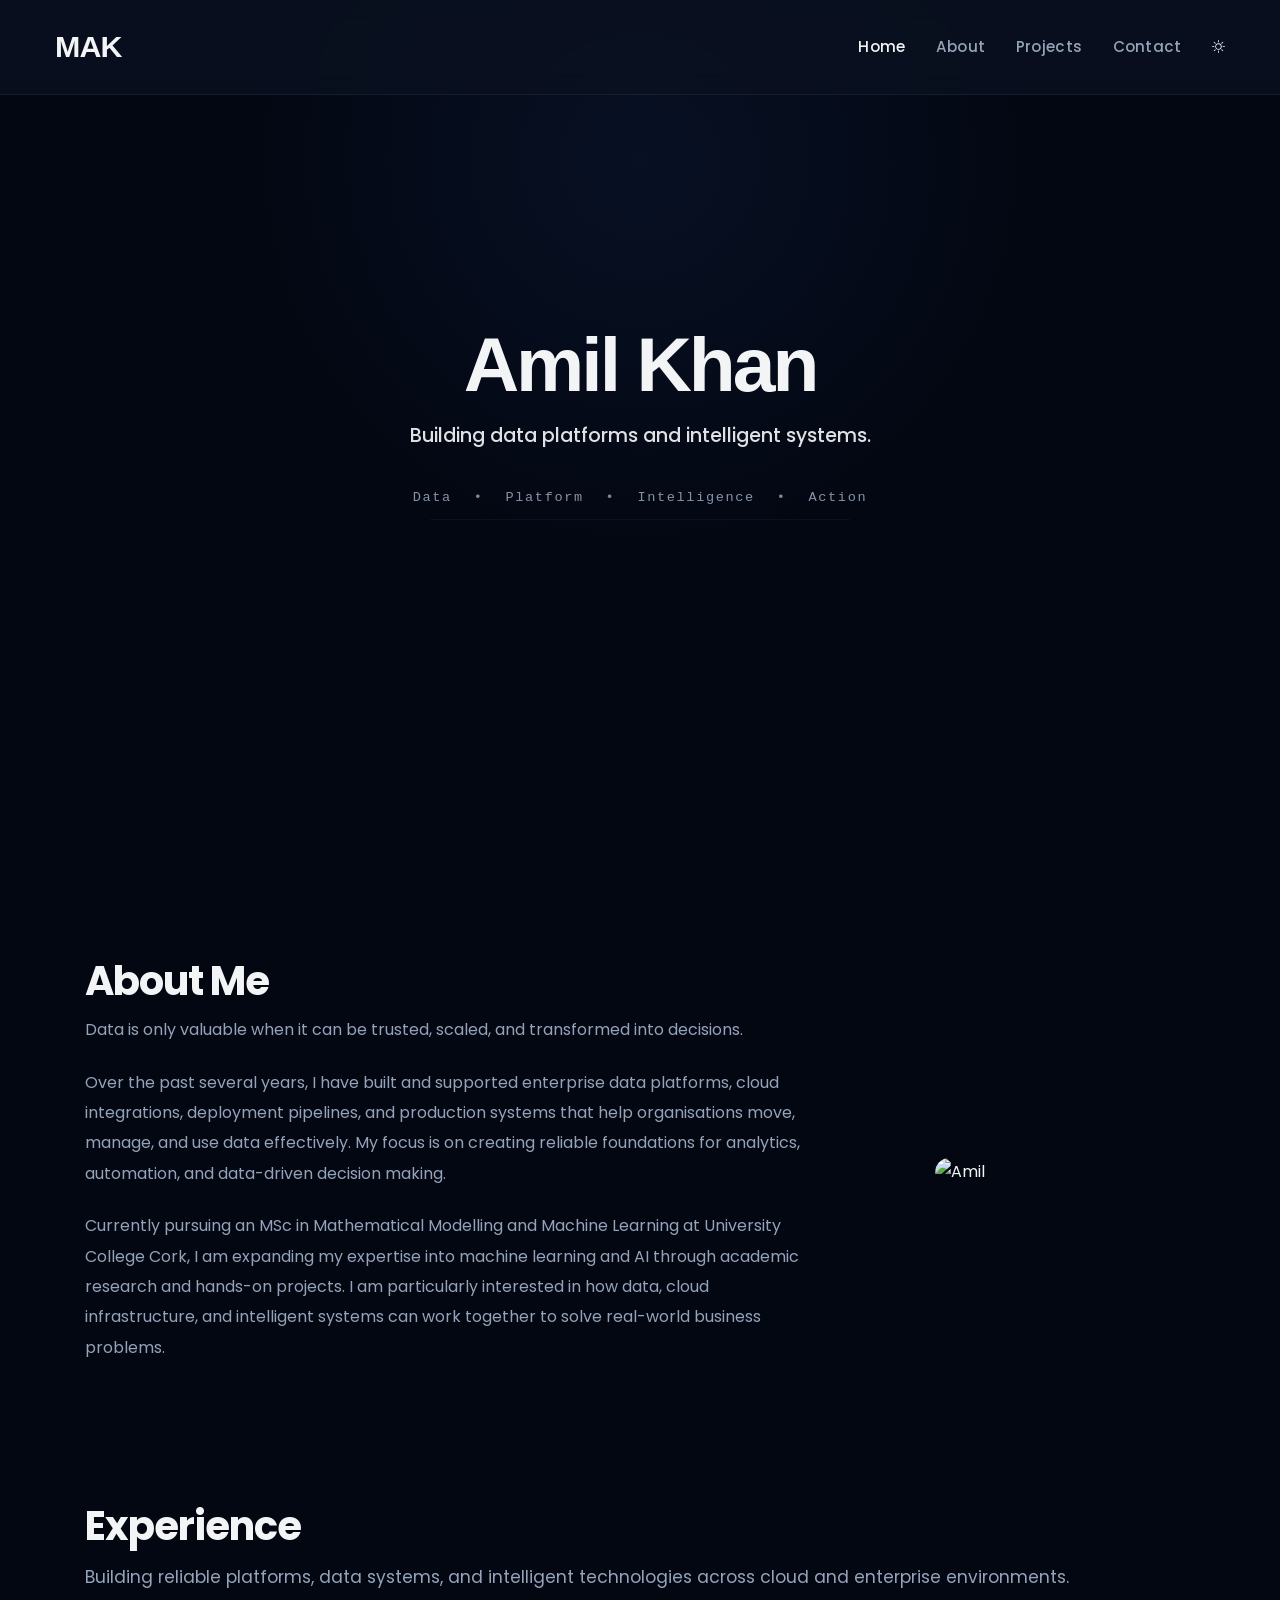
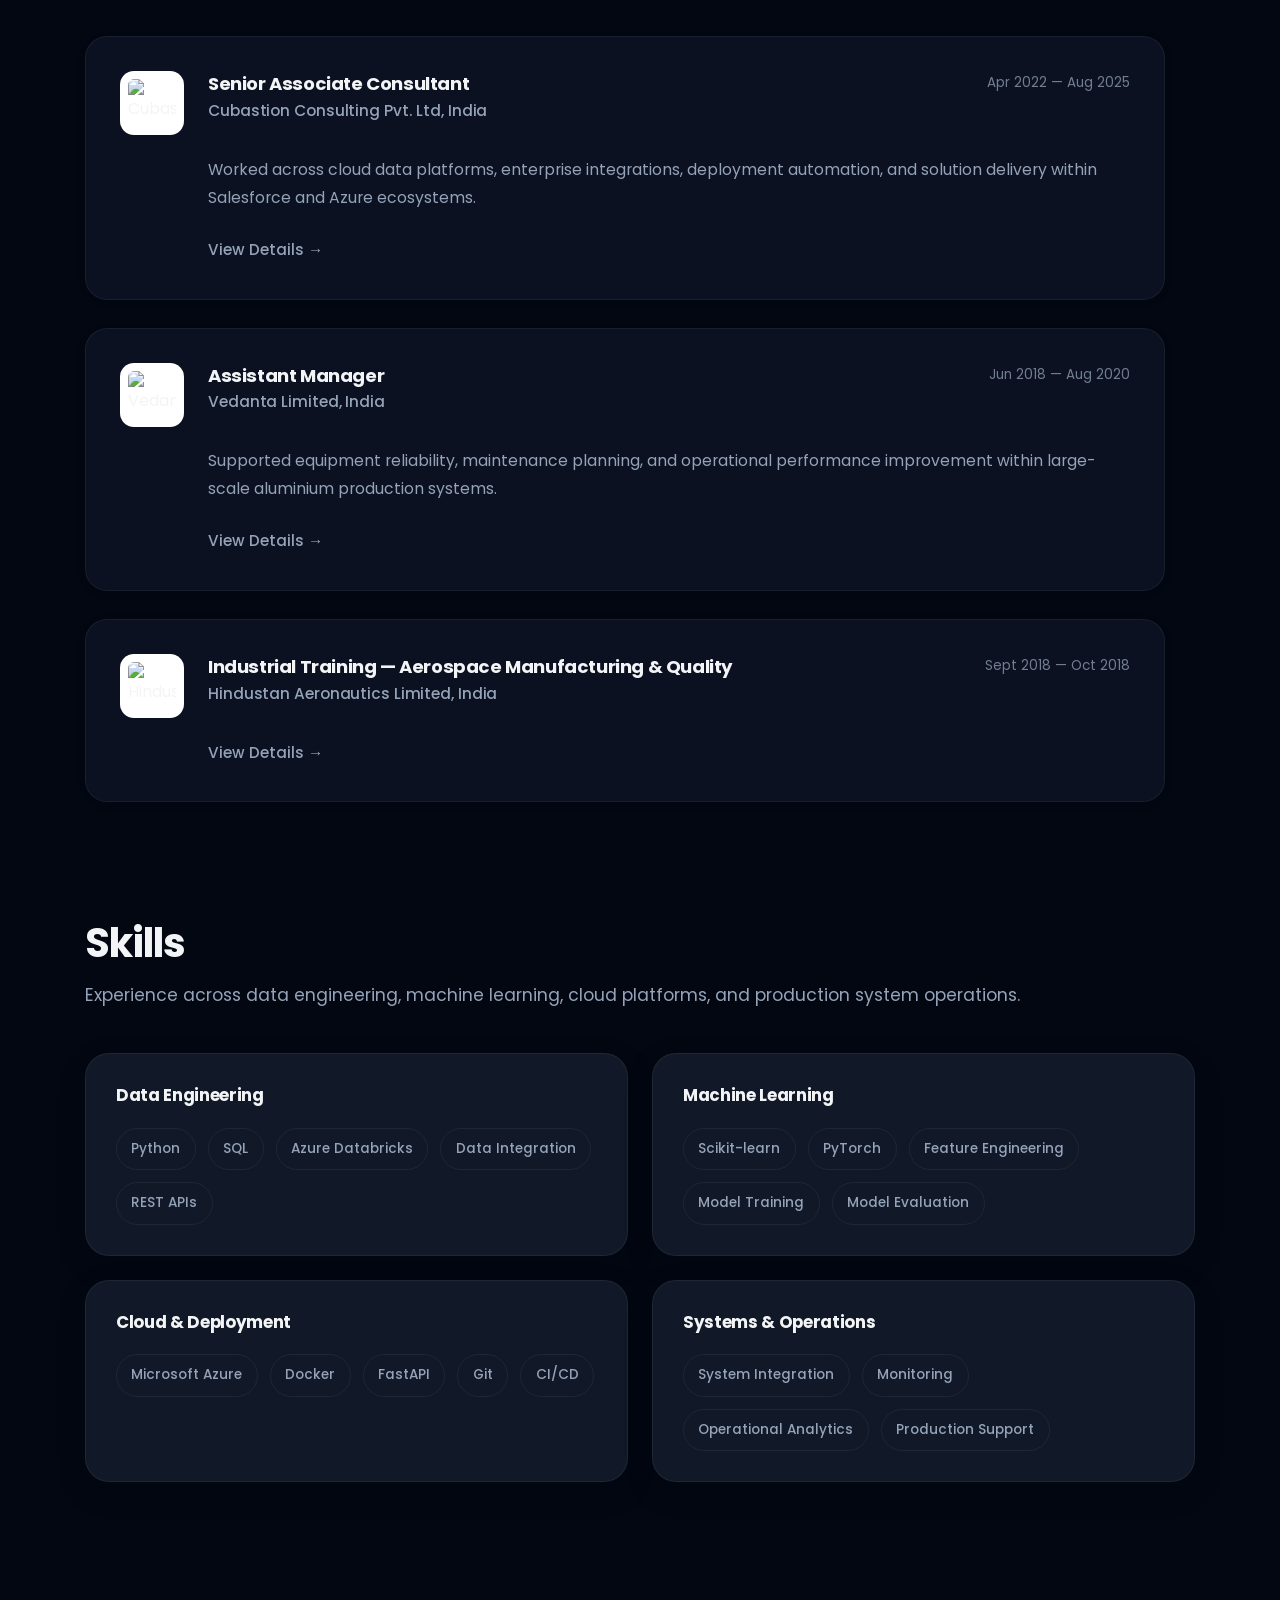
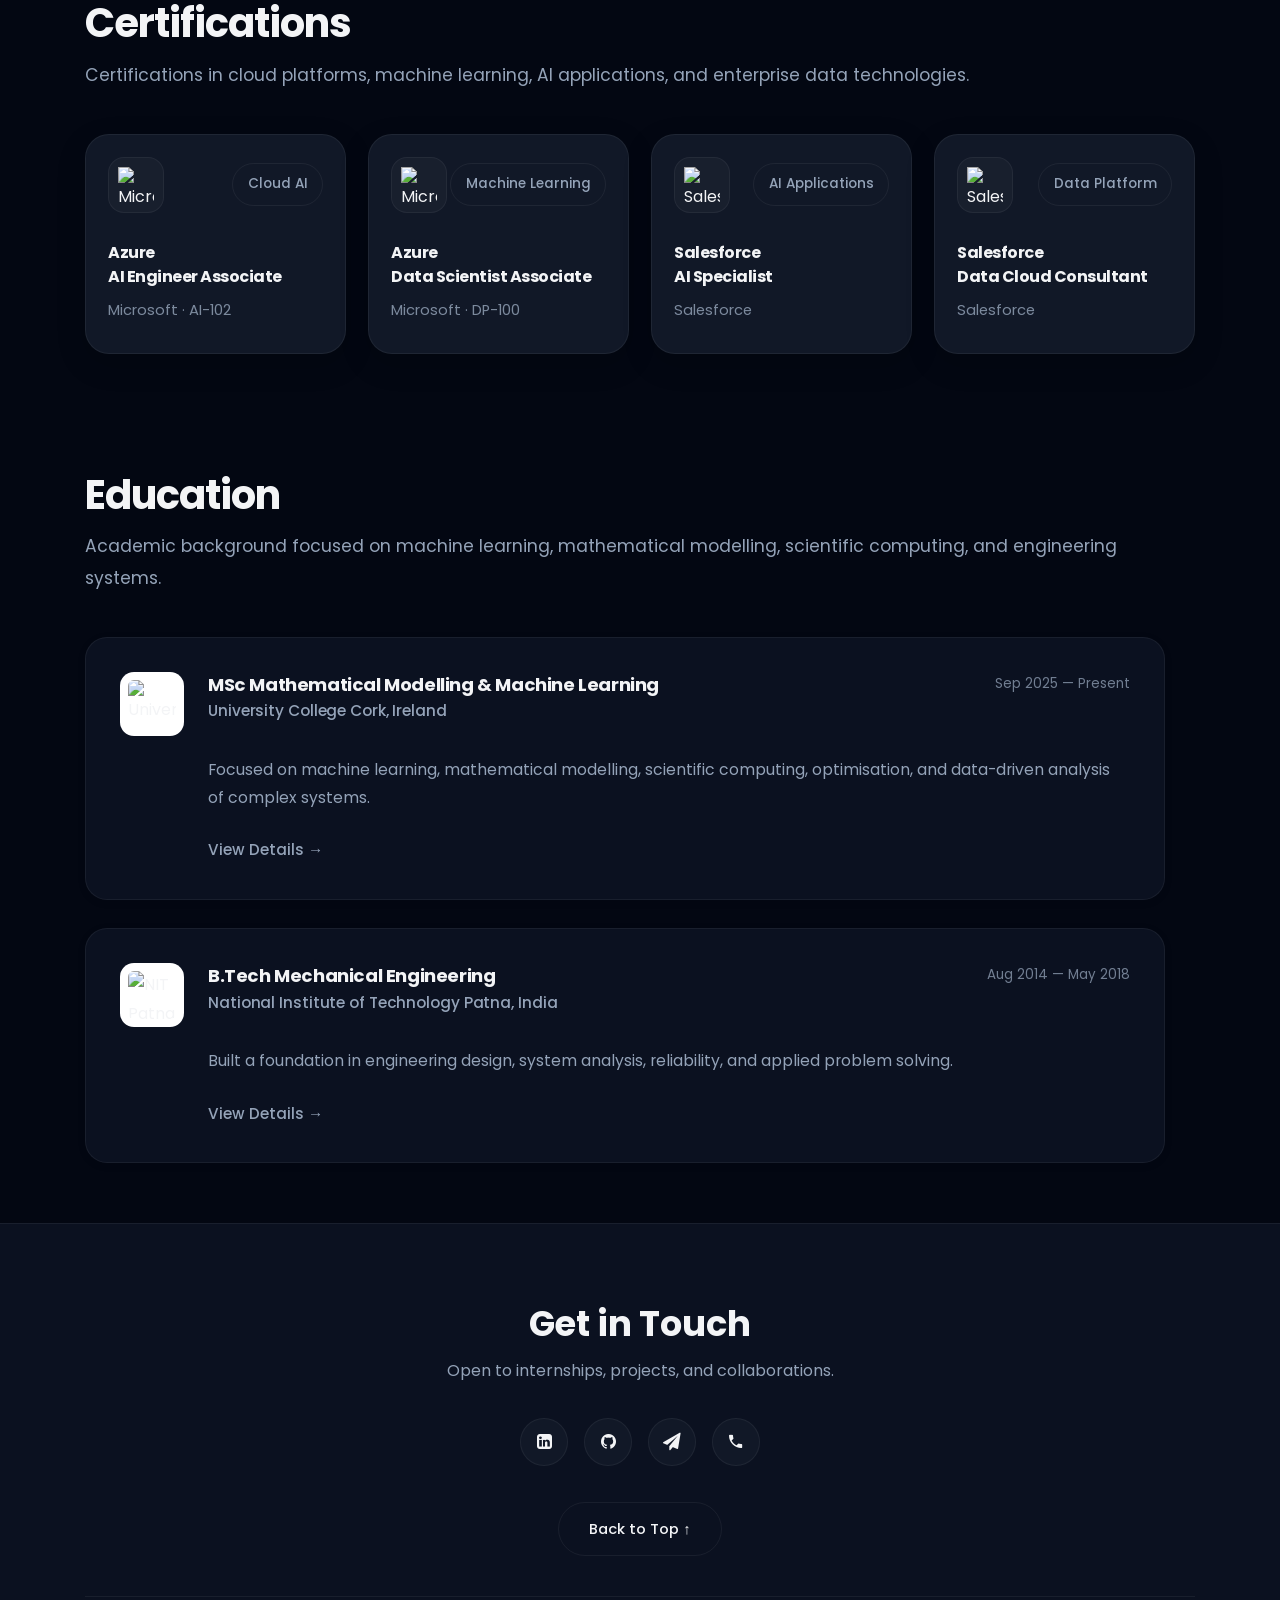
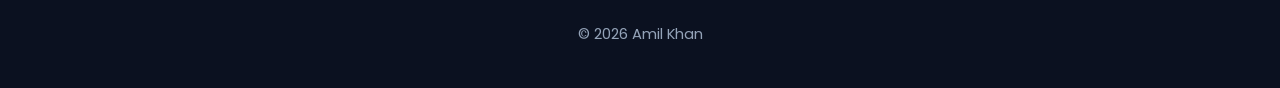
==== commit 9f03de09: "Enhance portfolio project pages and standardize styling" ====
--- a/index.html
+++ b/index.html
@@ -23,9 +23,9 @@
 	<link rel="stylesheet" href="css/icomoon.css">
 	<link rel="stylesheet" href="css/style.css">
 
+	<link rel="stylesheet" href="https://cdn.jsdelivr.net/npm/bootstrap-icons@1.11.3/font/bootstrap-icons.min.css" />
+
 </head>
-
-
 
 <body data-spy="scroll" data-target=".site-navbar-target" data-offset="300">
 
@@ -33,9 +33,7 @@
 		<div class="container">
 
 			<!-- Logo -->
-			<a class="navbar-brand" href="index.html">
-				Amil
-			</a>
+			<a class="navbar-brand" href="index.html"> MAK </a>
 
 			<!-- Mobile Toggle -->
 			<button class="navbar-toggler" type="button" data-toggle="collapse" data-target="#navbarNav"
@@ -67,11 +65,13 @@
 					</li>
 
 					<li class="nav-item d-flex align-items-center">
+
 						<button onclick="toggleTheme()" class="theme-toggle" aria-label="Toggle theme">
 
-							<span id="theme-icon">☀️</span>
+							<i id="theme-icon" class="bi bi-moon"></i>
 
 						</button>
+
 					</li>
 
 					<!-- Future Blog Link -->
@@ -87,64 +87,48 @@
 		</div>
 	</nav>
 
-	<!-- Hero Section -->
 	<section id="home-section" class="hero-wrap">
 
 		<div class="container position-relative">
 
-			<div class="row justify-content-center align-items-center ">
+			<div class="row justify-content-center align-items-center">
 
 				<div class="col-lg-8">
 
 					<div class="hero-container">
 
-						<p class="hero-label">
-							Data Engineering • Machine Learning • Azure
-						</p>
-
 						<h1 class="hero-title">
-							From Data Pipelines <br>
-							to Production ML
+							Amil Khan
 						</h1>
 
 						<p class="hero-subtitle">
-							Designing scalable data pipelines, ML workflows,
-							and production-ready applications
-						</p>
-
-						<div class="hero-flow">
-
-							<span>Data</span>
-							<span>→</span>
-
-							<span>Pipelines</span>
-							<span>→</span>
-
-							<span>Models</span>
-							<span>→</span>
-
-							<span>Production</span>
-
-						</div>
-
-						<div class="hero-actions">
-
-							<a href="#project-section" class="hero-btn">
+							Building data platforms and intelligent systems.
+						</p>
+
+						<div class="hero-flow-wrapper">
+
+							<div class="hero-flow">
+								<span>Data</span>
+								<span>Platform</span>
+								<span>Intelligence</span>
+								<span>Action</span>
+							</div>
+
+							<div class="pipeline">
+								<div class="pipeline-glow"></div>
+							</div>
+
+						</div>
+
+
+
+						<!--<div class="hero-actions">
+
+							<a href="#projects-section" class="hero-btn">
 								View Projects
 							</a>
 
-							<!-- Future Resume Button -->
-							<!--
-						<a href="resume/amil_khan.pdf"
-							target="_blank"
-							class="hero-btn secondary">
-
-							View Resume
-
-						</a>
-						-->
-
-						</div>
+						</div>-->
 
 					</div>
 
@@ -173,21 +157,22 @@
 						</h2>
 
 						<p class="about-text">
-							I began my career in manufacturing, working with operational and maintenance data to
-							understand equipment performance and system behaviour. This experience sparked my interest
-							in using data and technology to solve real world problems.
+							Data is only valuable when it can be trusted, scaled, and transformed into decisions.
 						</p>
 
 						<p class="about-text">
-							Over time, I transitioned into data and cloud engineering, focusing on system integration,
-							scalable data workflows, and cloud-based platforms. Through this shift, I developed a
-							broader understanding of how reliable production systems are designed and operated.
+							Over the past several years, I have built and supported enterprise data platforms, cloud
+							integrations, deployment pipelines, and production systems that help organisations move,
+							manage, and use data effectively. My focus is on creating reliable foundations for
+							analytics, automation, and data-driven decision making.
 						</p>
 
 						<p class="about-text">
-							Currently, I am pursuing a Master’s in Machine Learning and Mathematical Modelling, with a
-							focus on applying machine learning within practical systems. My interests lie in building
-							scalable data and ML solutions that bridge engineering, cloud, and intelligent applications.
+							Currently pursuing an MSc in Mathematical Modelling and Machine Learning at University
+							College Cork, I am expanding my expertise into machine learning and AI through academic
+							research and hands-on projects. I am particularly interested in how data, cloud
+							infrastructure, and intelligent systems can work together to solve real-world business
+							problems.
 						</p>
 
 					</div>
@@ -211,8 +196,6 @@
 		</div>
 
 	</section>
-
-
 
 	<!-- Experience Section -->
 	<section class="experience-section" id="experience-section">
@@ -227,8 +210,8 @@
 				</h2>
 
 				<p class="section-subtitle">
-					Experience building scalable data workflows, cloud systems,
-					and production-focused engineering solutions.
+					Building reliable platforms, data systems, and intelligent technologies across cloud and enterprise
+					environments.
 				</p>
 
 			</div>
@@ -254,12 +237,12 @@
 
 							<div>
 
-								<h3 class="experience-company">
+								<h3 class="experience-role">
+									Senior Associate Consultant
+								</h3>
+
+								<p class="experience-company">
 									Cubastion Consulting Pvt. Ltd, India
-								</h3>
-
-								<p class="experience-role">
-									Senior Associate Consultant
 								</p>
 
 							</div>
@@ -272,93 +255,61 @@
 
 						<!-- Summary -->
 						<p class="experience-summary">
-							Worked on cloud data platforms, analytics systems, and deployment automation workflows,
-							improving data accessibility, operational visibility, and system reliability across
-							enterprise environments.
-						</p>
-
-						<!-- Project 1 -->
-						<div class="experience-project">
-
-							<h4 class="project-title">
-								Cloud Data Integration & Analytics Platform
-							</h4>
-
-							<ul class="experience-points">
-
-								<li>
-									Enabled scalable access to vehicle service and operational data through zero-copy
-									integration between Azure Databricks and Salesforce Data Cloud
-								</li>
-
-								<li>
-									Optimised data access workflows for performance, scalability, and efficient
-									analytics processing across integrated cloud platforms
-								</li>
-
-								<li>
-									Built API-driven batch ingestion and integration workflows to support reliable
-									transfer and processing of operational datasets
-								</li>
-
-							</ul>
-
-						</div>
-
-						<!-- Project 2 -->
-						<div class="experience-project">
-
-							<h4 class="project-title">
-								CI/CD Automation & Deployment Platform
-							</h4>
-
-							<ul class="experience-points">
-
-								<li>
-									Automated end-to-end deployment workflows using event-driven CI/CD pipelines
-								</li>
-
-								<li>
-									Reduced manual operational effort by ~40% while improving release consistency and
-									traceability
-								</li>
-
-								<li>
-									Improved operational reliability through monitoring, logging, and automated failure
-									notifications
-								</li>
-
-							</ul>
-
-						</div>
-
-						<!-- Project 3 -->
-						<div class="experience-project">
-
-							<h4 class="project-title">
-								Operational Analytics & Data Workflows
-							</h4>
-
-							<ul class="experience-points">
-
-								<li>
-									Built backend analytics workflows to process operational KPIs, SLA trends, and
-									system performance metrics
-								</li>
-
-								<li>
-									Developed automated data ingestion and validation workflows for structured
-									operational reporting
-								</li>
-
-								<li>
-									Supported deployment and release workflows across development, testing, and
-									production environments
-								</li>
-
-							</ul>
-
-						</div>
+
+							Worked across cloud data platforms, enterprise integrations,
+							deployment automation, and solution delivery within Salesforce
+							and Azure ecosystems.
+
+						</p>
+
+						<!-- Details -->
+						<details class="experience-details">
+
+							<summary>View Details →</summary>
+
+							<div class="experience-details-content">
+
+								<ul class="experience-highlights">
+
+									<li>
+										<strong>Cloud Data Platforms:</strong>
+										Evaluated and validated a zero-copy integration architecture between
+										Azure Databricks and Salesforce Data Cloud, enabling scalable access
+										to operational vehicle data.
+									</li>
+
+									<li>
+										<strong>Enterprise Integrations:</strong>
+										Delivered integrations across Salesforce, Azure, and external business
+										systems using APIs, authentication services, and cloud technologies.
+									</li>
+
+									<li>
+										<strong>Automation & Delivery:</strong>
+										Built and supported deployment pipelines, release automation workflows,
+										monitoring processes, and environment promotion activities.
+									</li>
+
+									<li>
+										<strong>Technical Leadership:</strong>
+										Coordinated production releases, stakeholder communication, technical
+										documentation, and solution delivery across distributed teams.
+									</li>
+
+								</ul>
+
+								<div class="experience-tags">
+
+									<span>Cloud Data Platforms</span>
+									<span>Enterprise Integrations</span>
+									<span>Automation & Delivery</span>
+									<span>Technical Leadership</span>
+
+								</div>
+
+							</div>
+
+						</details>
 
 					</div>
 
@@ -383,12 +334,12 @@
 
 							<div>
 
-								<h3 class="experience-company">
+								<h3 class="experience-role">
+									Assistant Manager
+								</h3>
+
+								<p class="experience-company">
 									Vedanta Limited, India
-								</h3>
-
-								<p class="experience-role">
-									Assistant Manager
 								</p>
 
 							</div>
@@ -401,37 +352,50 @@
 
 						<!-- Summary -->
 						<p class="experience-summary">
-							Worked in large-scale aluminium manufacturing operations, focusing on equipment reliability,
-							preventive maintenance, and operational performance improvement.
-						</p>
-
-						<!-- Responsibilities -->
-						<div class="experience-project">
-
-							<h4 class="project-title">
-								Operations & Reliability Engineering
-							</h4>
-
-							<ul class="experience-points">
-
-								<li>
-									Analysed maintenance and reliability data across 40+ industrial machines to identify
-									recurring failure patterns and improve equipment performance
-								</li>
-
-								<li>
-									Applied MTBF, MTTR, downtime, and availability analysis to optimise maintenance
-									planning, reducing unplanned downtime by ~20%
-								</li>
-
-								<li>
-									Performed root cause analysis and preventive maintenance planning to improve
-									operational reliability and support structured decision-making
-								</li>
-
-							</ul>
-
-						</div>
+
+							Supported equipment reliability, maintenance planning, and operational
+							performance improvement within large-scale aluminium production systems.
+
+						</p>
+
+						<!-- Details -->
+						<details class="experience-details">
+
+							<summary>View Details →</summary>
+
+							<div class="experience-details-content">
+
+								<p>
+									Analyzed maintenance and breakdown data across critical production
+									assets to identify recurring failure patterns, prioritize corrective
+									actions, and support preventive maintenance initiatives.
+								</p>
+
+								<p>
+									Applied reliability metrics including MTBF, MTTR, downtime, and
+									equipment availability to improve maintenance planning and reduce
+									operational disruptions across production systems.
+								</p>
+
+								<p>
+									Supported inventory planning for maintenance-critical components and
+									contributed to continuous improvement initiatives, including 5S
+									programs that improved operational audit scores from 52 to 72.
+								</p>
+
+								<div class="experience-tags">
+
+
+									<span>Root Cause Analysis</span>
+									<span>Preventive Maintenance</span>
+									<span>MTBF & MTTR Analysis</span>
+									<span>Inventory Management</span>
+
+								</div>
+
+							</div>
+
+						</details>
 
 					</div>
 
@@ -456,12 +420,12 @@
 
 							<div>
 
-								<h3 class="experience-company">
+								<h3 class="experience-role">
+									Industrial Training — Aerospace Manufacturing & Quality
+								</h3>
+
+								<p class="experience-company">
 									Hindustan Aeronautics Limited, India
-								</h3>
-
-								<p class="experience-role">
-									Industrial Training — Aerospace Manufacturing & Quality
 								</p>
 
 							</div>
@@ -472,39 +436,37 @@
 
 						</div>
 
-						<!-- Summary -->
-						<p class="experience-summary">
-							Completed industrial training focused on aerospace manufacturing operations, quality
-							assurance processes, and reliability standards within safety-critical engineering
-							environments.
-						</p>
-
-						<!-- Responsibilities -->
-						<div class="experience-project">
-
-							<h4 class="project-title">
-								Manufacturing Quality & Reliability
-							</h4>
-
-							<ul class="experience-points">
-
-								<li>
-									Supported quality assurance and inspection workflows for aerospace components to
-									ensure compliance with engineering and safety standards
-								</li>
-
-								<li>
-									Performed inspection and validation activities for safety-critical systems to
-									improve operational reliability and process consistency
-								</li>
-
-							</ul>
-
-						</div>
+						<!-- Details -->
+						<details class="experience-details">
+
+							<summary>View Details →</summary>
+
+							<div class="experience-details-content">
+
+								<p>
+									Completed industrial training at HAL with exposure to aerospace manufacturing
+									operations,
+									quality assurance processes, inspection procedures, and reliability practices in
+									safety critical engineering environments. </p>
+
+								<div class="experience-tags">
+
+									<span>Engine Maintenance</span>
+									<span>Quality Assurance</span>
+									<span>Inspection Procedures</span>
+									<span>Reliability Engineering</span>
+									<span>Aerospace Engineering</span>
+
+								</div>
+
+							</div>
+
+						</details>
 
 					</div>
 
 				</div>
+
 
 			</div>
 
@@ -525,8 +487,8 @@
 				</h2>
 
 				<p class="section-subtitle">
-					Technical skills focused on data systems, machine learning, cloud platforms, and scalable
-					engineering workflows.
+					Experience across data engineering, machine learning,
+					cloud platforms, and production system operations.
 				</p>
 
 			</div>
@@ -535,7 +497,7 @@
 			<div class="skills-grid">
 
 				<!-- Data Engineering -->
-				<div class="skill-card">
+				<article class="skill-card">
 
 					<h3 class="skill-title">
 						Data Engineering
@@ -545,19 +507,16 @@
 
 						<span>Python</span>
 						<span>SQL</span>
-						<span>PySpark</span>
-						<span>Pandas</span>
-						<span>NumPy</span>
-						<span>Data Pipelines</span>
+						<span>Azure Databricks</span>
+						<span>Data Integration</span>
 						<span>REST APIs</span>
-						<span>FastAPI</span>
-
-					</div>
-
-				</div>
+
+					</div>
+
+				</article>
 
 				<!-- Machine Learning -->
-				<div class="skill-card">
+				<article class="skill-card">
 
 					<h3 class="skill-title">
 						Machine Learning
@@ -566,56 +525,207 @@
 					<div class="skill-tags">
 
 						<span>Scikit-learn</span>
+						<span>PyTorch</span>
 						<span>Feature Engineering</span>
+						<span>Model Training</span>
 						<span>Model Evaluation</span>
-						<span>Supervised Learning</span>
-						<span>Unsupervised Learning</span>
-						<span>Neural Networks</span>
-						<span>PyTorch</span>
-
-					</div>
-
-				</div>
-
-				<!-- Cloud & Platforms -->
-				<div class="skill-card">
+
+					</div>
+
+				</article>
+
+				<!-- Cloud & Deployment -->
+				<article class="skill-card">
 
 					<h3 class="skill-title">
-						Cloud & Platforms
+						Cloud & Deployment
 					</h3>
 
 					<div class="skill-tags">
 
 						<span>Microsoft Azure</span>
-						<span>Azure Databricks</span>
 						<span>Docker</span>
-						<span>CI/CD Pipelines</span>
-						<span>Workflow Automation</span>
-						<span>Linux</span>
-
-					</div>
-
-				</div>
-
-				<!-- Tools & Engineering -->
-				<div class="skill-card">
+						<span>FastAPI</span>
+						<span>Git</span>
+						<span>CI/CD</span>
+
+					</div>
+
+				</article>
+
+				<!-- Systems & Operations -->
+				<article class="skill-card">
 
 					<h3 class="skill-title">
-						Tools & Engineering
+						Systems & Operations
 					</h3>
 
 					<div class="skill-tags">
 
-						<span>Git</span>
 						<span>System Integration</span>
 						<span>Monitoring</span>
-						<span>Deployment Workflows</span>
 						<span>Operational Analytics</span>
-						<span>Production Systems</span>
-
-					</div>
-
-				</div>
+						<span>Production Support</span>
+
+					</div>
+
+				</article>
+
+			</div>
+
+		</div>
+
+	</section>
+
+	<!--  Certifications Section  -->
+	<section class="certifications-section" id="certifications-section">
+
+		<div class="container">
+
+			<!-- Section Heading -->
+			<div class="section-heading">
+
+				<h2 class="section-title">
+					Certifications
+				</h2>
+
+				<p class="section-subtitle">
+					Certifications in cloud platforms, machine learning,
+					AI applications, and enterprise data technologies.
+				</p>
+
+			</div>
+
+			<!-- Certifications Grid -->
+			<div class="certifications-grid">
+
+				<!-- Certification -->
+				<article class="certification-card">
+
+					<div class="certification-header">
+
+						<div class="certification-logo-wrapper">
+
+							<img src="https://upload.wikimedia.org/wikipedia/commons/4/44/Microsoft_logo.svg"
+								alt="Microsoft" class="certification-logo">
+
+						</div>
+
+						<div class="certification-tag">
+							Cloud AI
+						</div>
+
+					</div>
+
+					<div class="certification-content">
+
+						<h3 class="certification-title">
+							Azure <br> AI Engineer Associate
+						</h3>
+
+						<p class="certification-meta">
+							Microsoft · AI-102
+						</p>
+
+					</div>
+
+				</article>
+
+				<!-- Certification -->
+				<article class="certification-card">
+
+					<div class="certification-header">
+
+						<div class="certification-logo-wrapper">
+
+							<img src="https://upload.wikimedia.org/wikipedia/commons/4/44/Microsoft_logo.svg"
+								alt="Microsoft" class="certification-logo">
+
+						</div>
+
+						<div class="certification-tag">
+							Machine Learning
+						</div>
+
+					</div>
+
+					<div class="certification-content">
+
+						<h3 class="certification-title">
+							Azure <br> Data Scientist Associate
+						</h3>
+
+						<p class="certification-meta">
+							Microsoft · DP-100
+						</p>
+
+					</div>
+
+				</article>
+
+				<!-- Certification -->
+				<article class="certification-card">
+
+					<div class="certification-header">
+
+						<div class="certification-logo-wrapper">
+
+							<img src="https://upload.wikimedia.org/wikipedia/commons/f/f9/Salesforce.com_logo.svg"
+								alt="Salesforce" class="certification-logo">
+
+						</div>
+
+						<div class="certification-tag">
+							AI Applications
+						</div>
+
+					</div>
+
+					<div class="certification-content">
+
+						<h3 class="certification-title">
+							Salesforce <br> AI Specialist
+						</h3>
+
+						<p class="certification-meta">
+							Salesforce
+						</p>
+
+					</div>
+
+				</article>
+
+				<!-- Certification -->
+				<article class="certification-card">
+
+					<div class="certification-header">
+
+						<div class="certification-logo-wrapper">
+
+							<img src="https://upload.wikimedia.org/wikipedia/commons/f/f9/Salesforce.com_logo.svg"
+								alt="Salesforce" class="certification-logo">
+
+						</div>
+
+						<div class="certification-tag">
+							Data Platform
+						</div>
+
+					</div>
+
+					<div class="certification-content">
+
+						<h3 class="certification-title">
+							Salesforce <br> Data Cloud Consultant
+						</h3>
+
+						<p class="certification-meta">
+							Salesforce
+						</p>
+
+					</div>
+
+				</article>
 
 			</div>
 
@@ -636,13 +746,14 @@
 				</h2>
 
 				<p class="section-subtitle">
-					Academic background focused on machine learning, mathematical modelling, and engineering systems.
+					Academic background focused on machine learning, mathematical modelling,
+					scientific computing, and engineering systems.
 				</p>
 
 			</div>
 
 			<!-- Education List -->
-			<div class="education-list">
+			<div class="experience-list">
 
 				<!-- MSc -->
 				<div class="experience-card">
@@ -663,12 +774,12 @@
 
 							<div>
 
-								<h3 class="experience-company">
+								<h3 class="experience-role">
+									MSc Mathematical Modelling & Machine Learning
+								</h3>
+
+								<p class="experience-company">
 									University College Cork, Ireland
-								</h3>
-
-								<p class="experience-role">
-									MSc Mathematical Modelling & Machine Learning
 								</p>
 
 							</div>
@@ -681,42 +792,55 @@
 
 						<!-- Summary -->
 						<p class="experience-summary">
-							Focused on machine learning systems, optimisation methods, scientific computing, and
-							modelling complex data-driven systems.
-						</p>
-
-						<!-- Highlights -->
-						<div class="experience-project">
-
-							<h4 class="project-title">
-								Key Areas
-							</h4>
-
-							<ul class="experience-points">
-
-								<li>
-									Implemented reservoir computing (NGRC) models to simulate and predict chaotic
-									systems including Lorenz-63 and double scroll circuits
-								</li>
-
-								<li>
-									Analysed convergence behaviour of optimisation algorithms including Adam, SGD,
-									Momentum, and AdaGrad across nonlinear objective functions
-								</li>
-
-								<li>
-									Applied clustering techniques including K-Means, hierarchical clustering, and DBSCAN
-									using multiple evaluation metrics
-								</li>
-
-								<li>
-									Worked with numerical methods and scientific computing to model and analyse complex
-									systems
-								</li>
-
-							</ul>
-
-						</div>
+
+							Focused on machine learning, mathematical modelling,
+							scientific computing, optimisation, and data-driven
+							analysis of complex systems.
+
+						</p>
+
+						<!-- Details -->
+						<details class="experience-details">
+
+							<summary>View Details →</summary>
+
+							<div class="experience-details-content">
+
+								<p>
+									Implemented reservoir computing (NGRC) models to simulate
+									and predict chaotic systems including Lorenz-63 and
+									double-scroll circuits.
+								</p>
+
+								<p>
+									Analysed convergence behaviour of optimisation algorithms
+									including Adam, SGD, Momentum, and AdaGrad across
+									nonlinear objective functions.
+								</p>
+
+								<p>
+									Applied clustering techniques including K-Means,
+									hierarchical clustering, and DBSCAN using multiple
+									evaluation metrics.
+								</p>
+
+								<p>
+									Worked with numerical methods and scientific computing
+									to model and analyse complex systems.
+								</p>
+
+								<div class="experience-tags">
+
+									<span>Machine Learning</span>
+									<span>Mathematical Modelling</span>
+									<span>Optimization</span>
+									<span>Scientific Computing</span>
+
+								</div>
+
+							</div>
+
+						</details>
 
 					</div>
 
@@ -741,12 +865,12 @@
 
 							<div>
 
-								<h3 class="experience-company">
+								<h3 class="experience-role">
+									B.Tech Mechanical Engineering
+								</h3>
+
+								<p class="experience-company">
 									National Institute of Technology Patna, India
-								</h3>
-
-								<p class="experience-role">
-									B.Tech Mechanical Engineering
 								</p>
 
 							</div>
@@ -759,281 +883,63 @@
 
 						<!-- Summary -->
 						<p class="experience-summary">
-							Developed engineering foundations in system design, manufacturing processes, reliability
-							analysis, and applied problem solving.
-						</p>
-
-						<!-- Highlights -->
-						<div class="experience-project">
-
-							<h4 class="project-title">
-								Key Areas
-							</h4>
-
-							<ul class="experience-points">
-
-								<li>
-									Designed and developed a pneumatic sheet metal cutting system integrating mechanical
-									and control components
-								</li>
-
-								<li>
-									Analysed system performance using force calculations and operational parameters to
-									estimate cutting capacity
-								</li>
-
-								<li>
-									Evaluated system behaviour under varying operating conditions and design constraints
-								</li>
-
-								<li>
-									Awarded 1st place in a national engineering design competition at IIT Kharagpur
-								</li>
-
-							</ul>
-
-						</div>
+
+							Built a foundation in engineering design,
+							system analysis, reliability, and applied problem solving.
+
+						</p>
+
+						<!-- Details -->
+						<details class="experience-details">
+
+							<summary>View Details →</summary>
+
+							<div class="experience-details-content">
+
+								<p>
+									Designed and developed a pneumatic sheet metal cutting
+									system integrating mechanical and control components.
+								</p>
+
+								<p>
+									Performed force and performance analysis to estimate
+									cutting capacity under operational conditions.
+								</p>
+
+								<p>
+									Evaluated system behaviour under varying design
+									constraints and operating parameters.
+								</p>
+
+								<p>
+									Secured 1st place in a national engineering design
+									competition at IIT Kharagpur.
+								</p>
+
+								<div class="experience-tags">
+
+									<span>Engineering Design</span>
+									<span>System Analysis</span>
+									<span>Reliability Engineering</span>
+									<span>Problem Solving</span>
+
+								</div>
+
+							</div>
+
+						</details>
 
 					</div>
 
 				</div>
 
-
 			</div>
 
 		</div>
 
 	</section>
 
-	<!-- Certifications Section -->
-	<section class="certifications-section" id="certifications-section">
-
-		<div class="container">
-
-			<!-- Section Heading -->
-			<div class="section-heading">
-
-				<h2 class="section-title">
-					Certifications
-				</h2>
-
-				<p class="section-subtitle">
-					Certifications focused on cloud platforms, AI systems, and modern data engineering technologies.
-				</p>
-
-			</div>
-
-			<!-- Certification Grid -->
-			<div class="certifications-grid">
-
-				<!-- Certification -->
-				<div class="certification-card">
-
-					<img src="https://upload.wikimedia.org/wikipedia/commons/4/44/Microsoft_logo.svg" alt="Microsoft"
-						class="certification-logo">
-
-					<div class="certification-content">
-
-						<h3 class="certification-title">
-							Azure AI Engineer Associate
-						</h3>
-
-						<p class="certification-meta">
-							Microsoft • AI-102
-						</p>
-
-					</div>
-
-				</div>
-
-				<!-- Certification -->
-				<div class="certification-card">
-
-					<img src="https://upload.wikimedia.org/wikipedia/commons/4/44/Microsoft_logo.svg" alt="Microsoft"
-						class="certification-logo">
-
-					<div class="certification-content">
-
-						<h3 class="certification-title">
-							Azure Data Scientist Associate
-						</h3>
-
-						<p class="certification-meta">
-							Microsoft • DP-100
-						</p>
-
-					</div>
-
-				</div>
-
-				<!-- Certification -->
-				<div class="certification-card">
-
-					<img src="https://upload.wikimedia.org/wikipedia/commons/f/f9/Salesforce.com_logo.svg"
-						alt="Salesforce" class="certification-logo">
-
-					<div class="certification-content">
-
-						<h3 class="certification-title">
-							AI Specialist
-						</h3>
-
-						<p class="certification-meta">
-							Salesforce
-						</p>
-
-					</div>
-
-				</div>
-
-				<!-- Certification -->
-				<div class="certification-card">
-
-					<img src="https://upload.wikimedia.org/wikipedia/commons/f/f9/Salesforce.com_logo.svg"
-						alt="Salesforce" class="certification-logo">
-
-					<div class="certification-content">
-
-						<h3 class="certification-title">
-							Data Cloud Consultant
-						</h3>
-
-						<p class="certification-meta">
-							Salesforce
-						</p>
-
-					</div>
-
-				</div>
-
-			</div>
-
-		</div>
-
-	</section>
-
-
-
-	<!-- Projects Section -->
-	<section class="projects-section" id="project-section">
-
-		<div class="container">
-
-			<!-- Section Heading -->
-			<div class="section-heading">
-
-				<h2 class="section-title">
-					Projects
-				</h2>
-
-				<p class="section-subtitle">
-					Building practical machine learning and data-driven systems focused on scalable deployment and
-					real-world engineering workflows.
-				</p>
-
-			</div>
-
-			<!-- Featured Project -->
-			<div class="project-card">
-
-				<!-- Left Image -->
-				<div class="project-image">
-
-					<img src="images/vehicle-damage-detection-system.png" alt="Vehicle Damage Detection">
-
-				</div>
-
-				<!-- Right Content -->
-				<div class="project-content">
-
-					<!-- Header -->
-					<div class="project-header">
-
-						<h3 class="project-name">
-							Vehicle Damage Detection
-						</h3>
-
-						<p class="project-status">
-							Ongoing Project · Phase 1 — Damage Detection
-						</p>
-
-					</div>
-
-					<!-- Summary -->
-					<p class="project-summary">
-						Developing a computer vision system that detects and localises vehicle damage from images to
-						support automated inspection and scalable insurance workflows.
-					</p>
-
-					<!-- Key Focus -->
-					<div class="project-block">
-
-						<h4 class="project-subtitle">
-							Key Focus Areas
-						</h4>
-
-						<ul class="project-points">
-
-							<li>
-								Detects and localises vehicle damage from image data
-							</li>
-
-							<li>
-								Extracts structured damage information for downstream processing
-							</li>
-
-							<li>
-								Designed for scalable insurance inspection workflows
-							</li>
-
-							<li>
-								Focused on deployment readiness and inference performance
-							</li>
-
-						</ul>
-
-					</div>
-
-					<!-- Tech Stack -->
-					<div class="project-tech">
-
-						<span>Python</span>
-						<span>Deep Learning</span>
-						<span>OpenCV</span>
-						<span>FastAPI</span>
-
-					</div>
-
-					<!-- Action -->
-					<div class="project-actions">
-
-						<a href="projects/vehicle-damage-detection-system.html" target="_blank" class="hero-btn">
-							Explore Project
-						</a>
-
-					</div>
-
-				</div>
-
-			</div>
-
-			<!-- Footer -->
-			<div class="projects-footer">
-
-				<a href="projects.html" class="hero-btn">
-					View All Projects
-				</a>
-
-			</div>
-
-		</div>
-
-	</section>
-
-
-	<!-- =========================================
-     FOOTER / CONTACT
-    ========================================= -->
+	<!-- FOOTER / CONTACT -->
 
 	<footer class="footer-section" id="contact-section">
 
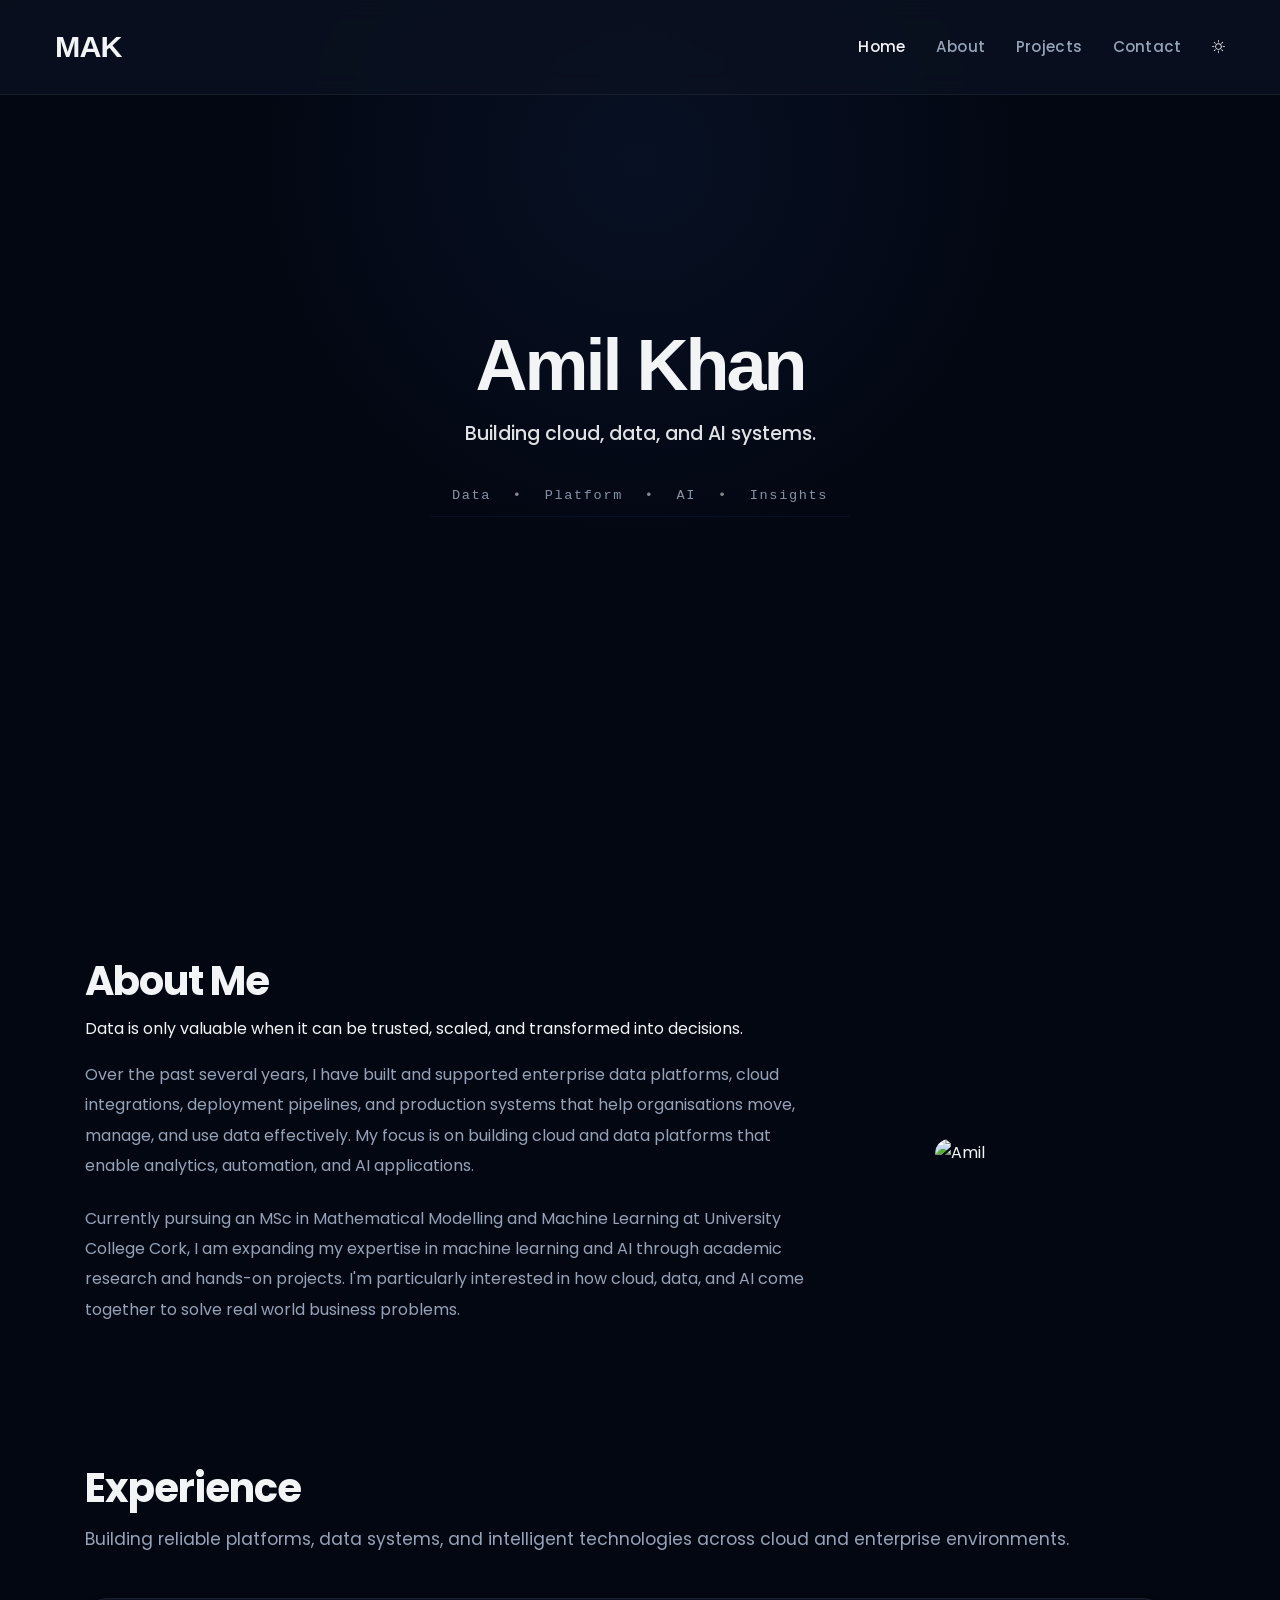
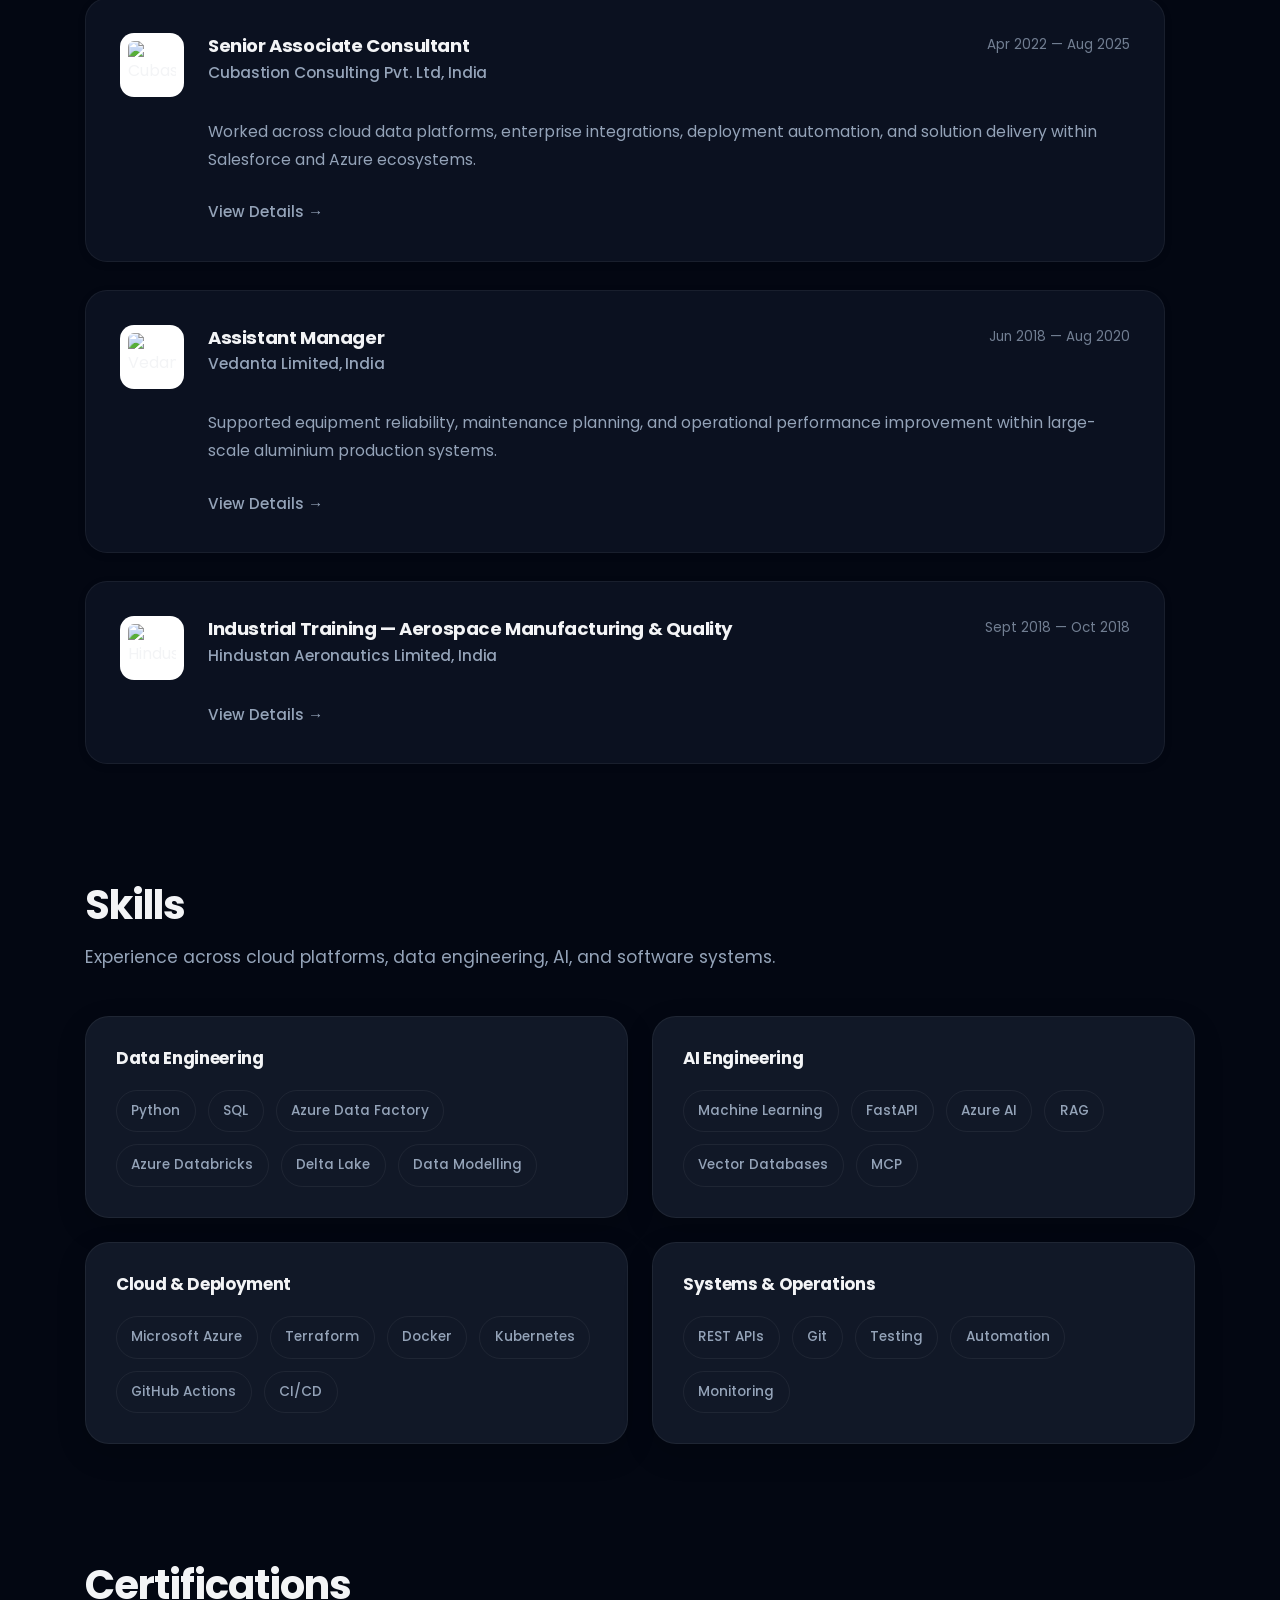
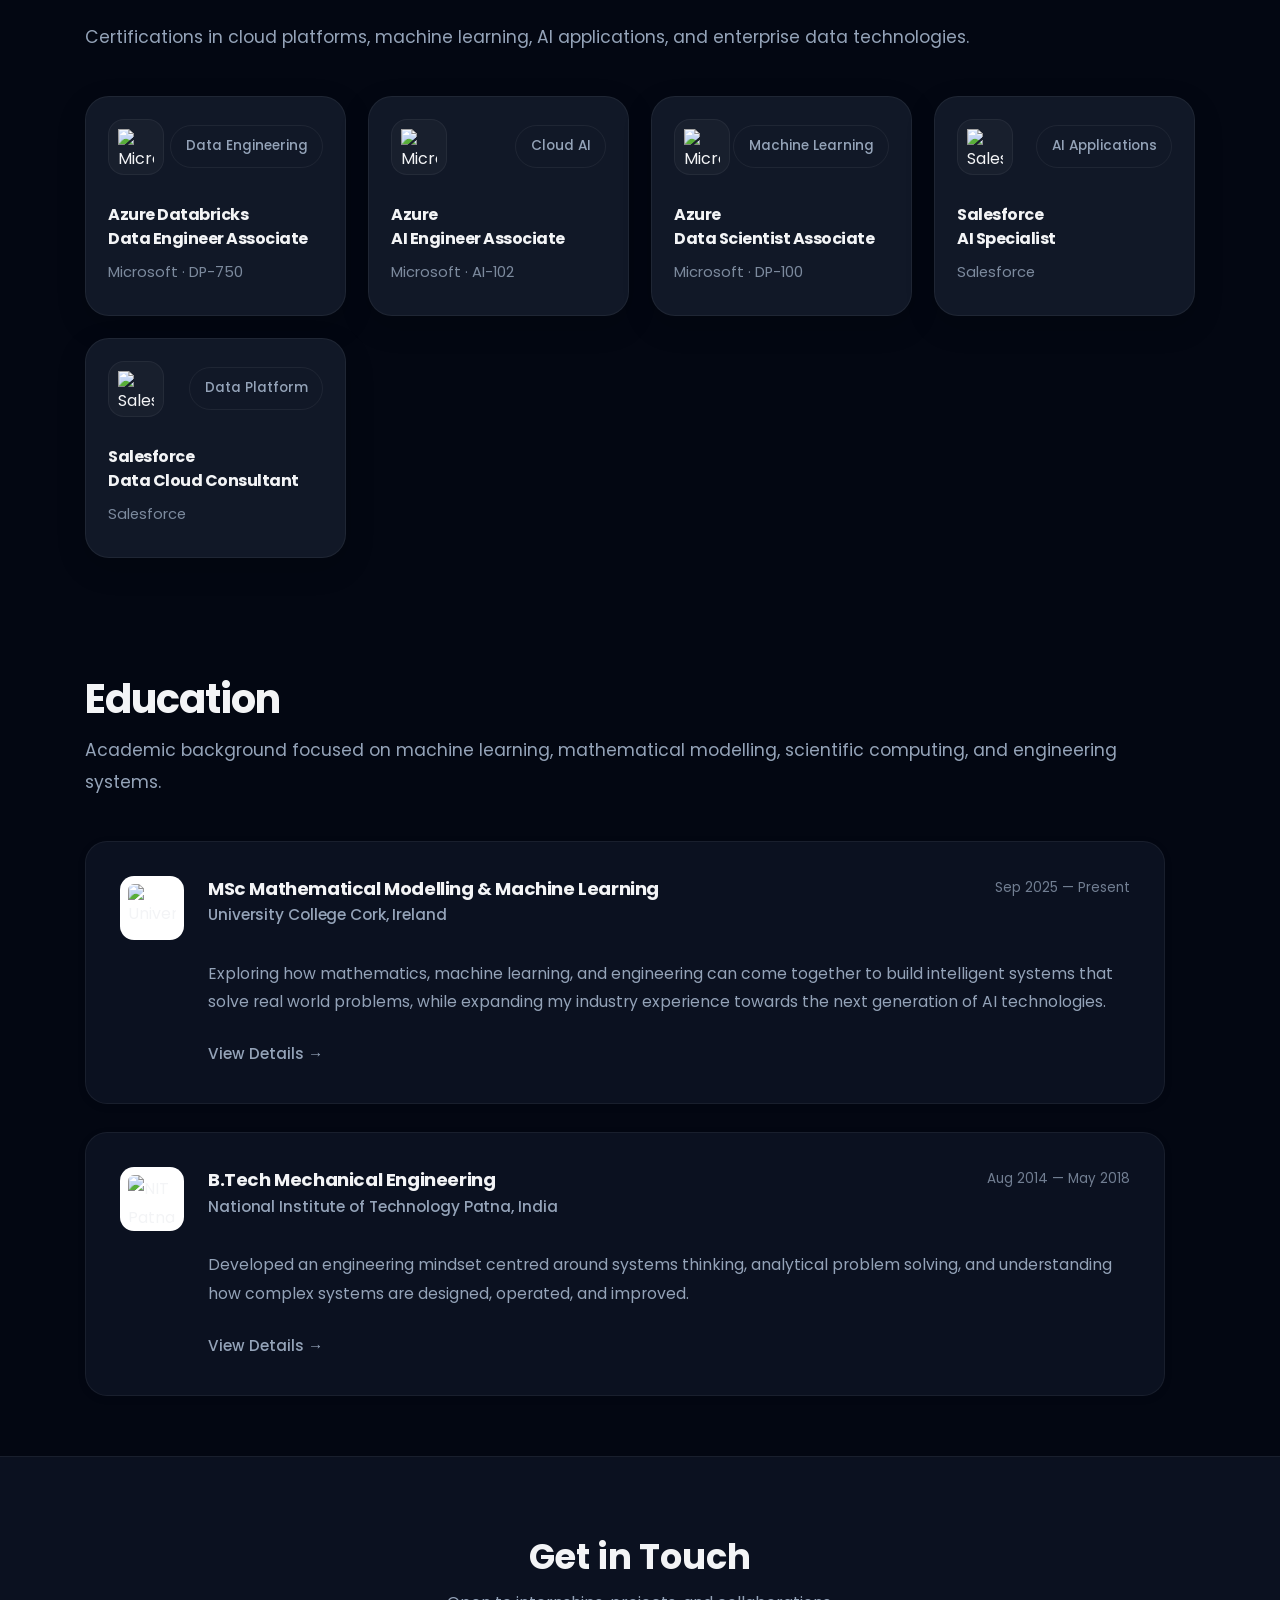
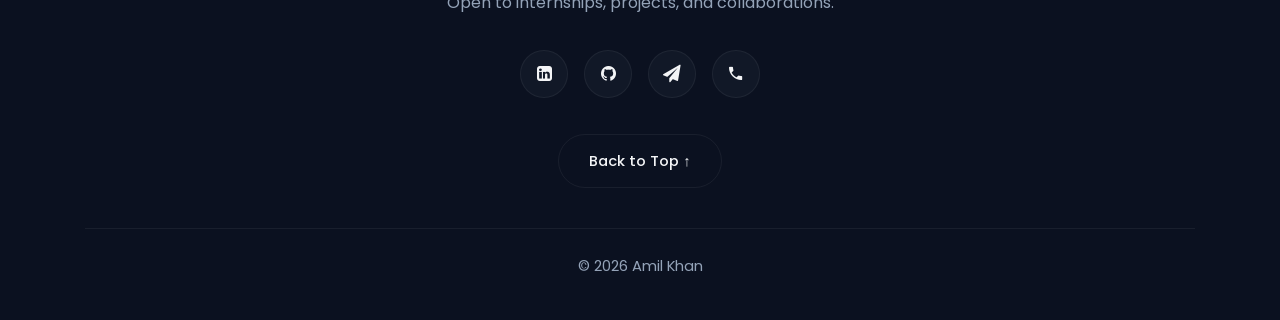
==== commit 06d1ef21: "update projects and content" ====
--- a/index.html
+++ b/index.html
@@ -102,7 +102,7 @@
 						</h1>
 
 						<p class="hero-subtitle">
-							Building data platforms and intelligent systems.
+							Building cloud, data, and AI systems.
 						</p>
 
 						<div class="hero-flow-wrapper">
@@ -110,8 +110,8 @@
 							<div class="hero-flow">
 								<span>Data</span>
 								<span>Platform</span>
-								<span>Intelligence</span>
-								<span>Action</span>
+								<span>AI</span>
+								<span>Insights</span>
 							</div>
 
 							<div class="pipeline">
@@ -120,16 +120,6 @@
 
 						</div>
 
-
-
-						<!--<div class="hero-actions">
-
-							<a href="#projects-section" class="hero-btn">
-								View Projects
-							</a>
-
-						</div>-->
-
 					</div>
 
 				</div>
@@ -151,28 +141,23 @@
 				<div class="col-lg-8">
 
 					<div class="about-content">
+
 
 						<h2 class="section-title">
 							About Me
 						</h2>
 
+						<blockquote class="about-quote">
+                        	Data is only valuable when it can be trusted, scaled, and transformed into decisions. 
+						</blockquote>
+
+
 						<p class="about-text">
-							Data is only valuable when it can be trusted, scaled, and transformed into decisions.
+							Over the past several years, I have built and supported enterprise data platforms, cloud integrations, deployment pipelines, and production systems that help organisations move, manage, and use data effectively. My focus is on building cloud and data platforms that enable analytics, automation, and AI applications.
 						</p>
 
 						<p class="about-text">
-							Over the past several years, I have built and supported enterprise data platforms, cloud
-							integrations, deployment pipelines, and production systems that help organisations move,
-							manage, and use data effectively. My focus is on creating reliable foundations for
-							analytics, automation, and data-driven decision making.
-						</p>
-
-						<p class="about-text">
-							Currently pursuing an MSc in Mathematical Modelling and Machine Learning at University
-							College Cork, I am expanding my expertise into machine learning and AI through academic
-							research and hands-on projects. I am particularly interested in how data, cloud
-							infrastructure, and intelligent systems can work together to solve real-world business
-							problems.
+							Currently pursuing an MSc in Mathematical Modelling and Machine Learning at University College Cork, I am expanding my expertise in machine learning and AI through academic research and hands-on projects. I'm particularly interested in how cloud, data, and AI come together to solve real world business problems.
 						</p>
 
 					</div>
@@ -487,8 +472,7 @@
 				</h2>
 
 				<p class="section-subtitle">
-					Experience across data engineering, machine learning,
-					cloud platforms, and production system operations.
+					Experience across cloud platforms, data engineering, AI, and software systems.
 				</p>
 
 			</div>
@@ -507,28 +491,30 @@
 
 						<span>Python</span>
 						<span>SQL</span>
+						<span>Azure Data Factory</span>
 						<span>Azure Databricks</span>
-						<span>Data Integration</span>
-						<span>REST APIs</span>
+						<span>Delta Lake</span>
+						<span>Data Modelling</span>
 
 					</div>
 
 				</article>
 
-				<!-- Machine Learning -->
+				<!-- AI Engineering -->
 				<article class="skill-card">
 
 					<h3 class="skill-title">
-						Machine Learning
+						AI Engineering
 					</h3>
 
 					<div class="skill-tags">
 
-						<span>Scikit-learn</span>
-						<span>PyTorch</span>
-						<span>Feature Engineering</span>
-						<span>Model Training</span>
-						<span>Model Evaluation</span>
+						<span>Machine Learning</span>
+						<span>FastAPI</span>
+						<span>Azure AI</span>
+						<span>RAG</span>
+						<span>Vector Databases</span>
+						<span>MCP</span>
 
 					</div>
 
@@ -544,9 +530,10 @@
 					<div class="skill-tags">
 
 						<span>Microsoft Azure</span>
+						<span>Terraform</span>
 						<span>Docker</span>
-						<span>FastAPI</span>
-						<span>Git</span>
+						<span>Kubernetes</span>
+						<span>GitHub Actions</span>
 						<span>CI/CD</span>
 
 					</div>
@@ -562,10 +549,11 @@
 
 					<div class="skill-tags">
 
-						<span>System Integration</span>
+						<span>REST APIs</span>
+						<span>Git</span>
+						<span>Testing</span>
+						<span>Automation</span>
 						<span>Monitoring</span>
-						<span>Operational Analytics</span>
-						<span>Production Support</span>
 
 					</div>
 
@@ -577,6 +565,7 @@
 
 	</section>
 
+	
 	<!--  Certifications Section  -->
 	<section class="certifications-section" id="certifications-section">
 
@@ -612,6 +601,38 @@
 						</div>
 
 						<div class="certification-tag">
+							Data Engineering
+						</div>
+
+					</div>
+
+					<div class="certification-content">
+
+						<h3 class="certification-title">
+							Azure Databricks <br> Data Engineer Associate
+						</h3>
+
+						<p class="certification-meta">
+							Microsoft · DP-750
+						</p>
+
+					</div>
+
+				</article>
+
+				<!-- Certification -->
+				<article class="certification-card">
+
+					<div class="certification-header">
+
+						<div class="certification-logo-wrapper">
+
+							<img src="https://upload.wikimedia.org/wikipedia/commons/4/44/Microsoft_logo.svg"
+								alt="Microsoft" class="certification-logo">
+
+						</div>
+
+						<div class="certification-tag">
 							Cloud AI
 						</div>
 
@@ -755,6 +776,7 @@
 			<!-- Education List -->
 			<div class="experience-list">
 
+
 				<!-- MSc -->
 				<div class="experience-card">
 
@@ -793,9 +815,9 @@
 						<!-- Summary -->
 						<p class="experience-summary">
 
-							Focused on machine learning, mathematical modelling,
-							scientific computing, optimisation, and data-driven
-							analysis of complex systems.
+							Exploring how mathematics, machine learning, and engineering can come together to build
+							intelligent systems that solve real world problems, while expanding my industry experience
+							towards the next generation of AI technologies.
 
 						</p>
 
@@ -807,34 +829,28 @@
 							<div class="experience-details-content">
 
 								<p>
-									Implemented reservoir computing (NGRC) models to simulate
-									and predict chaotic systems including Lorenz-63 and
-									double-scroll circuits.
+									Studying machine learning, mathematical modelling, scientific computing, and
+									optimisation to better understand how intelligent systems learn, adapt, and interact
+									with complex environments.
 								</p>
 
 								<p>
-									Analysed convergence behaviour of optimisation algorithms
-									including Adam, SGD, Momentum, and AdaGrad across
-									nonlinear objective functions.
+									Applying data driven approaches to analyse nonlinear systems, develop analytical
+									thinking, and bridge mathematical concepts with practical AI applications.
 								</p>
 
 								<p>
-									Applied clustering techniques including K-Means,
-									hierarchical clustering, and DBSCAN using multiple
-									evaluation metrics.
-								</p>
-
-								<p>
-									Worked with numerical methods and scientific computing
-									to model and analyse complex systems.
+									Currently researching Next Generation Reservoir Computing (NGRC) to explore how
+									machine learning can model and understand complex climate dynamics.
 								</p>
 
 								<div class="experience-tags">
 
-									<span>Machine Learning</span>
-									<span>Mathematical Modelling</span>
-									<span>Optimization</span>
+									<span>Deep Learning</span>
+									<span>Computational Modelling</span>
+									<span>Data Driven Modelling</span>
 									<span>Scientific Computing</span>
+									<span>Complex Systems</span>
 
 								</div>
 
@@ -884,8 +900,8 @@
 						<!-- Summary -->
 						<p class="experience-summary">
 
-							Built a foundation in engineering design,
-							system analysis, reliability, and applied problem solving.
+							Developed an engineering mindset centred around systems thinking, analytical problem
+							solving, and understanding how complex systems are designed, operated, and improved.
 
 						</p>
 
@@ -897,31 +913,26 @@
 							<div class="experience-details-content">
 
 								<p>
-									Designed and developed a pneumatic sheet metal cutting
-									system integrating mechanical and control components.
+									Applied engineering principles to analyse, design, and evaluate mechanical systems
+									under real-world operating constraints.
 								</p>
 
 								<p>
-									Performed force and performance analysis to estimate
-									cutting capacity under operational conditions.
+									Completed a final year project on a pneumatic sheet metal cutting system,
+									integrating mechanical design with performance analysis.
 								</p>
 
 								<p>
-									Evaluated system behaviour under varying design
-									constraints and operating parameters.
-								</p>
-
-								<p>
-									Secured 1st place in a national engineering design
-									competition at IIT Kharagpur.
+									Secured 1st place in a national engineering design competition at IIT Kharagpur.
 								</p>
 
 								<div class="experience-tags">
 
+									<span>Systems Thinking</span>
 									<span>Engineering Design</span>
-									<span>System Analysis</span>
 									<span>Reliability Engineering</span>
-									<span>Problem Solving</span>
+									<span>Analytical Problem Solving</span>
+									<span>Complex Systems</span>
 
 								</div>
 
@@ -932,6 +943,9 @@
 					</div>
 
 				</div>
+
+
+
 
 			</div>
 
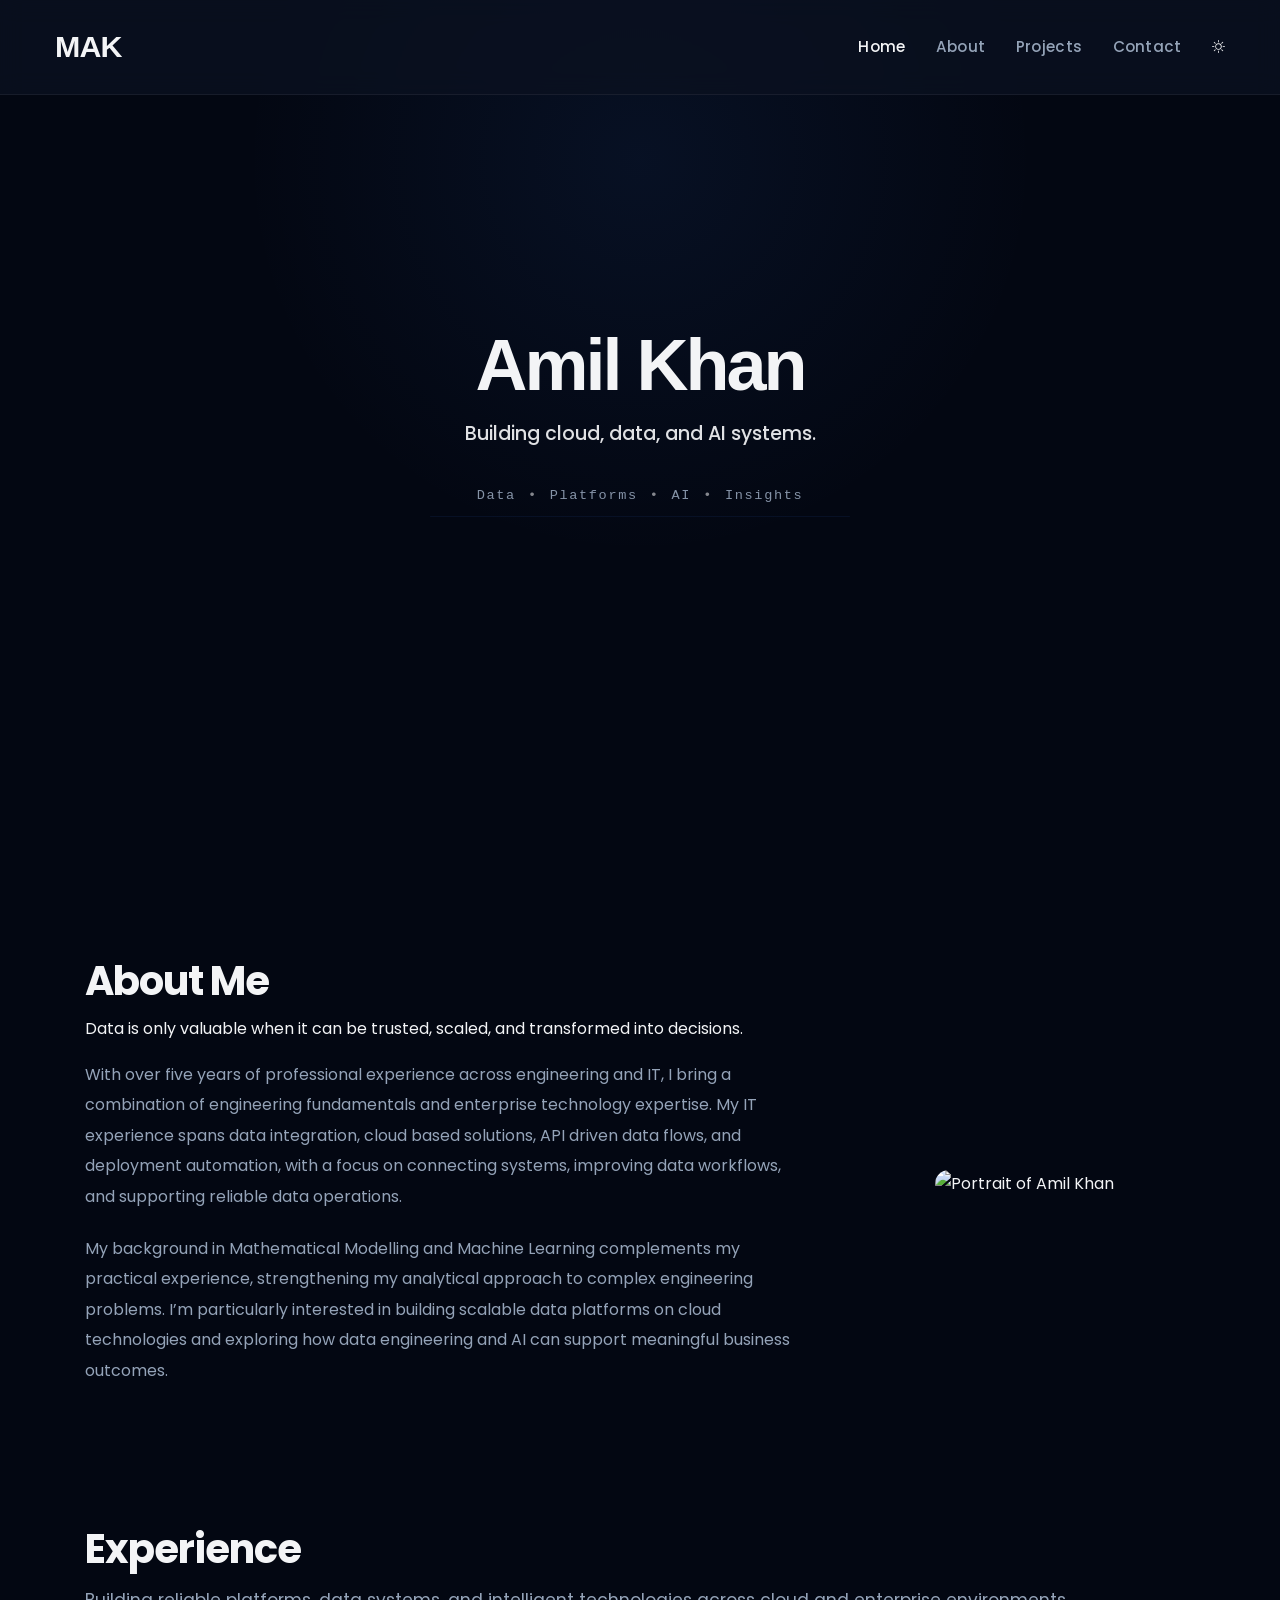
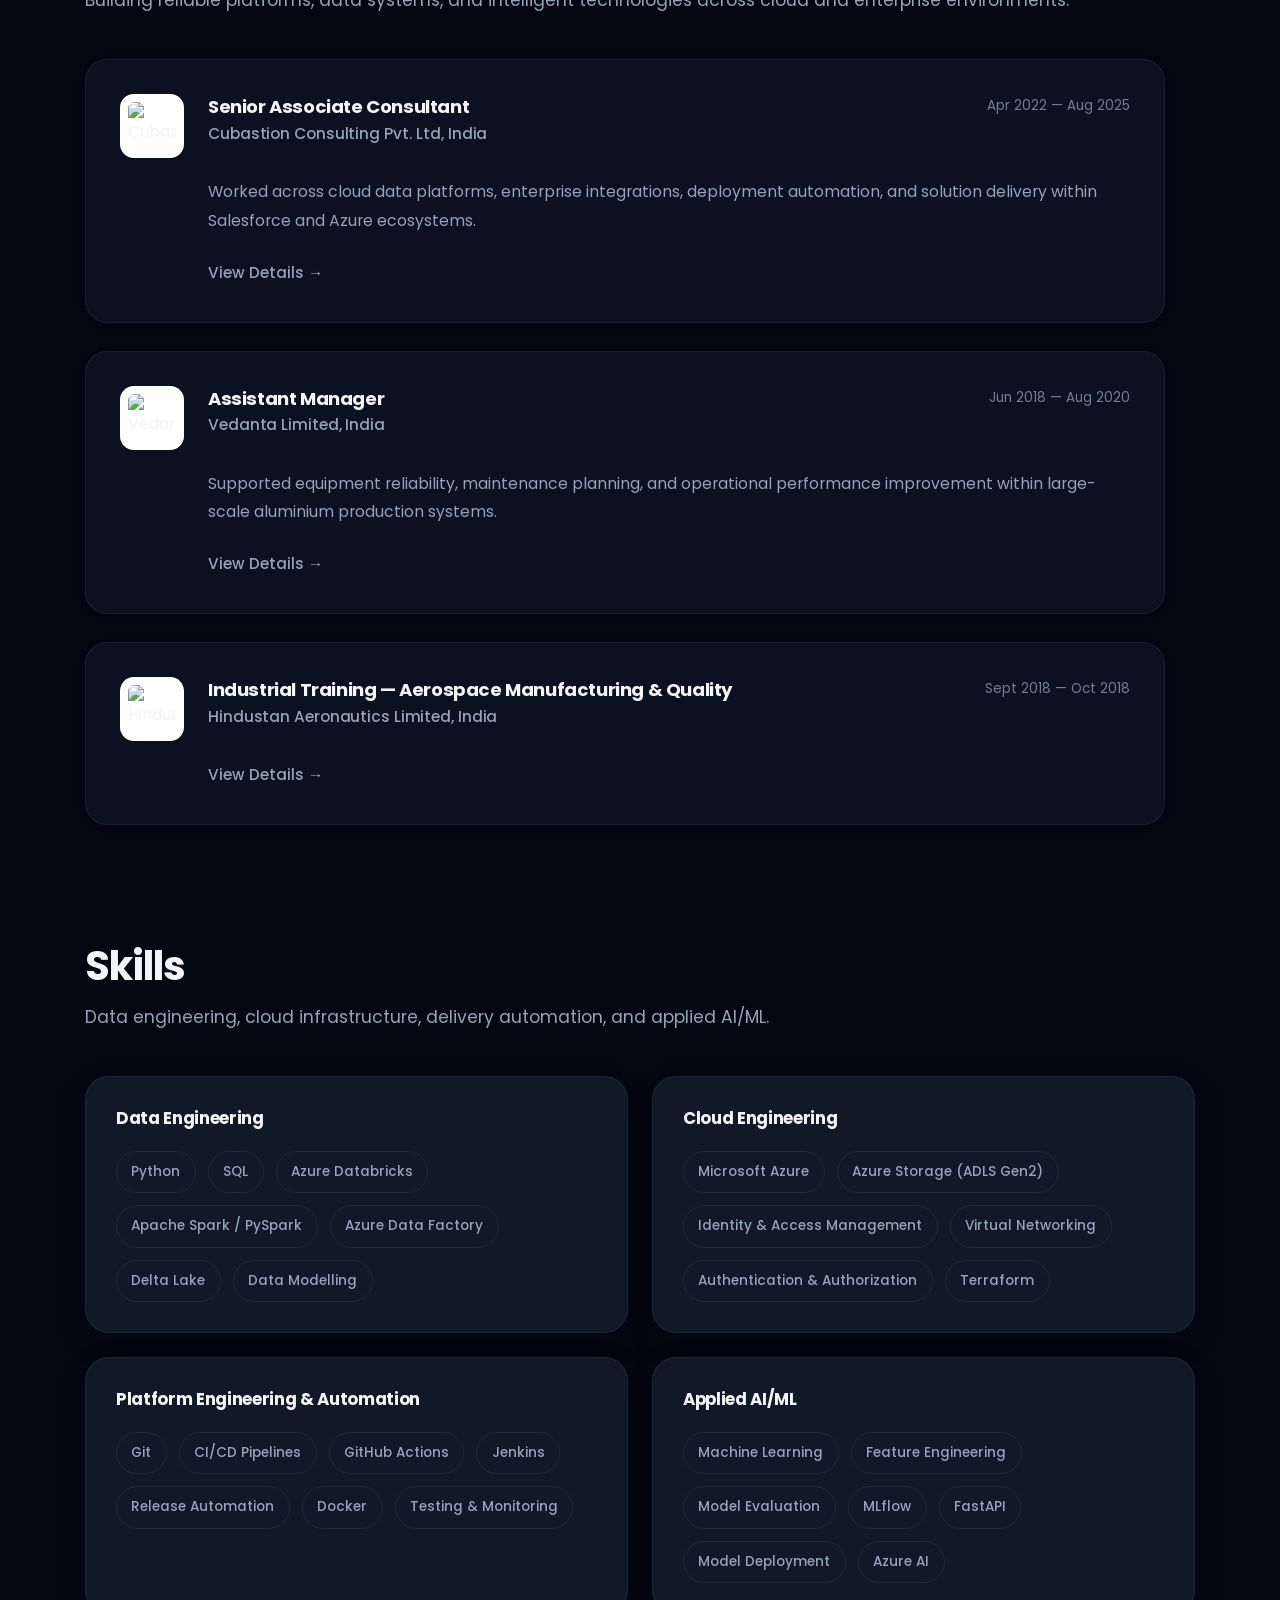
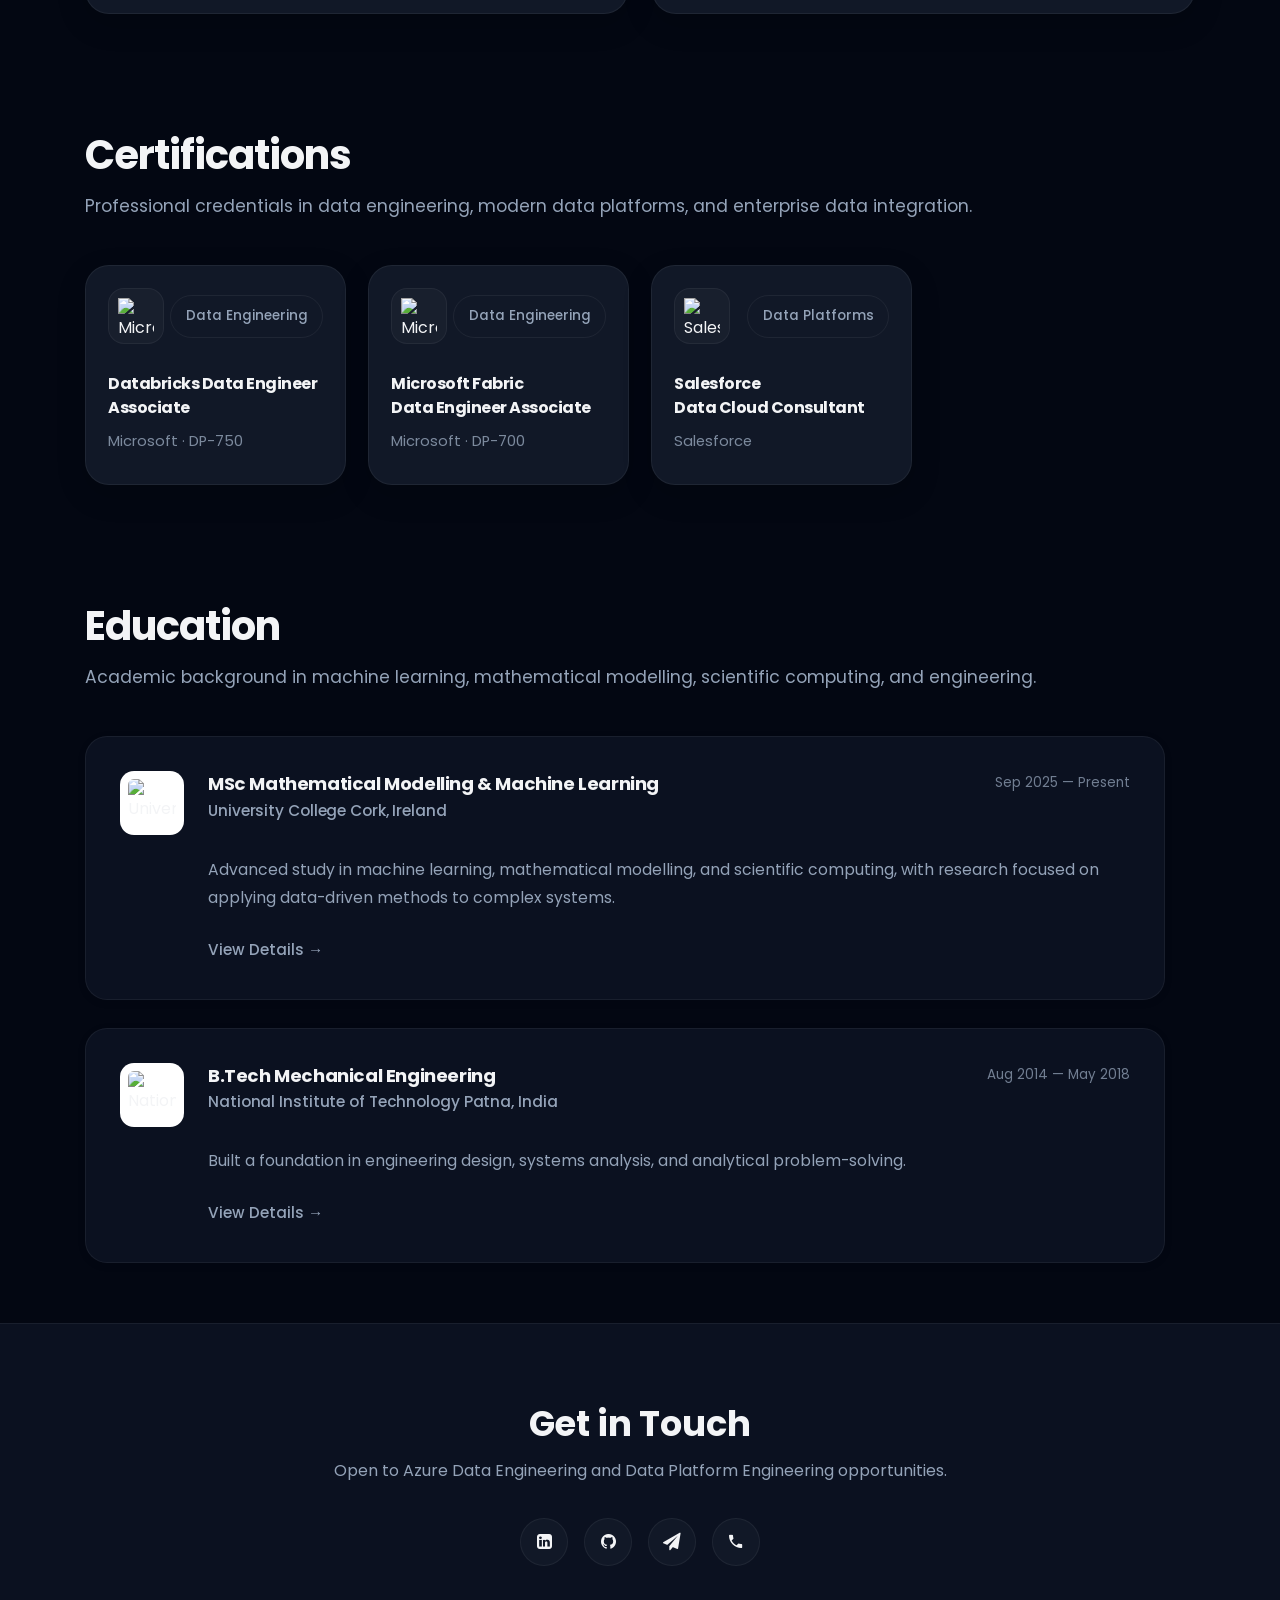
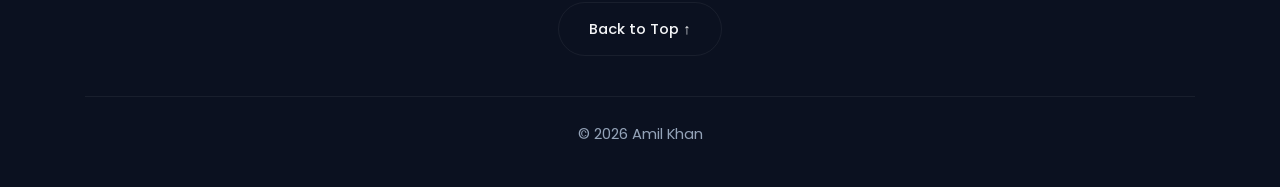
==== commit 88c2353f: "Update portfolio content and project details" ====
--- a/index.html
+++ b/index.html
@@ -2,18 +2,18 @@
 <html lang="en">
 
 <head>
-	<title>Amil | AI & ML Portfolio</title>
+	<title>Amil Khan | Data Platform Engineering</title>
 
 	<meta charset="utf-8">
 	<meta name="viewport" content="width=device-width, initial-scale=1">
 
-	<meta property="og:title" content="Amil" />
-	<meta property="og:description" content="Portfolio" />
+	<meta property="og:title" content="Amil Khan | Data Platform Engineering">
+	<meta property="og:description"
+		content="Portfolio showcasing Azure data platforms, Databricks, cloud integration, and engineering automation.">
+
 
 	<link href="https://fonts.googleapis.com/css2?family=Poppins:wght@300;400;600;700&display=swap" rel="stylesheet">
 	<link rel="stylesheet" href="https://cdn.jsdelivr.net/npm/bootstrap@4.6.2/dist/css/bootstrap.min.css">
-	<link rel="icon" href="images/mak.png">
-	<link href="https://fonts.googleapis.com/css2?family=Inter:wght@400;500;600&display=swap" rel="stylesheet">
 	<link rel="stylesheet" href="css/animate.css">
 	<link rel="stylesheet" href="css/owl.carousel.min.css">
 	<link rel="stylesheet" href="css/owl.theme.default.min.css">
@@ -87,99 +87,78 @@
 		</div>
 	</nav>
 
+
+
 	<section id="home-section" class="hero-wrap">
-
 		<div class="container position-relative">
-
 			<div class="row justify-content-center align-items-center">
-
 				<div class="col-lg-8">
-
 					<div class="hero-container">
-
-						<h1 class="hero-title">
-							Amil Khan
-						</h1>
+						<h1 class="hero-title">Amil Khan</h1>
 
 						<p class="hero-subtitle">
 							Building cloud, data, and AI systems.
 						</p>
 
 						<div class="hero-flow-wrapper">
-
 							<div class="hero-flow">
 								<span>Data</span>
-								<span>Platform</span>
+								<span>Platforms</span>
 								<span>AI</span>
 								<span>Insights</span>
 							</div>
 
-							<div class="pipeline">
-								<div class="pipeline-glow"></div>
-							</div>
-
+							<div class="pipeline" aria-hidden="true"></div>
 						</div>
-
-					</div>
-
+					</div>
 				</div>
-
-			</div>
-
+			</div>
 		</div>
-
 	</section>
 
 	<!-- About Section -->
+
 	<section class="about-section" id="about-section">
-
 		<div class="container">
-
 			<div class="row align-items-center">
 
-				<!-- About Content -->
 				<div class="col-lg-8">
-
 					<div class="about-content">
-
-
-						<h2 class="section-title">
-							About Me
-						</h2>
+						<h2 class="section-title">About Me</h2>
 
 						<blockquote class="about-quote">
-                        	Data is only valuable when it can be trusted, scaled, and transformed into decisions. 
+							Data is only valuable when it can be trusted, scaled, and transformed into decisions.
 						</blockquote>
 
-
 						<p class="about-text">
-							Over the past several years, I have built and supported enterprise data platforms, cloud integrations, deployment pipelines, and production systems that help organisations move, manage, and use data effectively. My focus is on building cloud and data platforms that enable analytics, automation, and AI applications.
+							With over five years of professional experience across engineering
+							and IT, I bring a combination of engineering fundamentals and
+							enterprise technology expertise. My IT experience spans data
+							integration, cloud based solutions, API driven data flows, and
+							deployment automation, with a focus on connecting systems,
+							improving data workflows, and supporting reliable data operations.
 						</p>
 
 						<p class="about-text">
-							Currently pursuing an MSc in Mathematical Modelling and Machine Learning at University College Cork, I am expanding my expertise in machine learning and AI through academic research and hands-on projects. I'm particularly interested in how cloud, data, and AI come together to solve real world business problems.
+							My background in Mathematical Modelling and Machine Learning
+							complements my practical experience, strengthening my analytical
+							approach to complex engineering problems. I’m particularly
+							interested in building scalable data platforms on cloud
+							technologies and exploring how data engineering and AI can
+							support meaningful business outcomes.
 						</p>
-
-					</div>
-
+					</div>
 				</div>
 
-				<!-- Profile Image -->
 				<div class="col-lg-4 d-flex justify-content-center">
-
 					<div class="about-image-wrapper">
-
 						<img src="https://raw.githubusercontent.com/Iam-Mak/myblogs/main/assets/images/iam_mak.png"
-							alt="Amil" class="about-img">
-
-					</div>
-
+							alt="Portrait of Amil Khan" class="about-img" loading="lazy">
+					</div>
 				</div>
 
 			</div>
-
 		</div>
-
 	</section>
 
 	<!-- Experience Section -->
@@ -460,427 +439,253 @@
 	</section>
 
 	<!-- Skills Section -->
+
+
+	<!-- Skills Section -->
 	<section class="skills-section" id="skills-section">
 
 		<div class="container">
 
-			<!-- Section Heading -->
 			<div class="section-heading">
-
-				<h2 class="section-title">
-					Skills
-				</h2>
-
+				<h2 class="section-title">Skills</h2>
 				<p class="section-subtitle">
-					Experience across cloud platforms, data engineering, AI, and software systems.
+					Data engineering, cloud infrastructure, delivery automation, and applied AI/ML.
 				</p>
-
-			</div>
-
-			<!-- Skills Grid -->
+			</div>
+
 			<div class="skills-grid">
 
 				<!-- Data Engineering -->
 				<article class="skill-card">
-
-					<h3 class="skill-title">
-						Data Engineering
-					</h3>
-
+					<h3 class="skill-title">Data Engineering</h3>
 					<div class="skill-tags">
-
 						<span>Python</span>
 						<span>SQL</span>
+						<span>Azure Databricks</span>
+						<span>Apache Spark / PySpark</span>
 						<span>Azure Data Factory</span>
-						<span>Azure Databricks</span>
 						<span>Delta Lake</span>
 						<span>Data Modelling</span>
-
-					</div>
-
+					</div>
 				</article>
 
-				<!-- AI Engineering -->
+				<!-- Cloud Engineering -->
 				<article class="skill-card">
-
-					<h3 class="skill-title">
-						AI Engineering
-					</h3>
-
+					<h3 class="skill-title">Cloud Engineering</h3>
 					<div class="skill-tags">
-
+						<span>Microsoft Azure</span>
+						<span>Azure Storage (ADLS Gen2)</span>
+						<span>Identity & Access Management</span>
+						<span>Virtual Networking</span>
+						<span>Authentication & Authorization</span>
+						<span>Terraform</span>
+					</div>
+				</article>
+
+				<!-- Platform Engineering & Automation -->
+				<article class="skill-card">
+					<h3 class="skill-title">Platform Engineering & Automation</h3>
+					<div class="skill-tags">
+						<span>Git</span>
+						<span>CI/CD Pipelines</span>
+						<span>GitHub Actions</span>
+						<span>Jenkins</span>
+						<span>Release Automation</span>
+						<span>Docker</span>
+						<span>Testing & Monitoring</span>
+					</div>
+				</article>
+
+				<!-- Applied AI/ML -->
+				<article class="skill-card">
+					<h3 class="skill-title">Applied AI/ML</h3>
+					<div class="skill-tags">
 						<span>Machine Learning</span>
+						<span>Feature Engineering</span>
+						<span>Model Evaluation</span>
+						<span>MLflow</span>
 						<span>FastAPI</span>
+						<span>Model Deployment</span>
 						<span>Azure AI</span>
-						<span>RAG</span>
-						<span>Vector Databases</span>
-						<span>MCP</span>
-
-					</div>
-
+					</div>
 				</article>
 
-				<!-- Cloud & Deployment -->
-				<article class="skill-card">
-
-					<h3 class="skill-title">
-						Cloud & Deployment
-					</h3>
-
-					<div class="skill-tags">
-
-						<span>Microsoft Azure</span>
-						<span>Terraform</span>
-						<span>Docker</span>
-						<span>Kubernetes</span>
-						<span>GitHub Actions</span>
-						<span>CI/CD</span>
-
-					</div>
-
-				</article>
-
-				<!-- Systems & Operations -->
-				<article class="skill-card">
-
-					<h3 class="skill-title">
-						Systems & Operations
-					</h3>
-
-					<div class="skill-tags">
-
-						<span>REST APIs</span>
-						<span>Git</span>
-						<span>Testing</span>
-						<span>Automation</span>
-						<span>Monitoring</span>
-
-					</div>
-
-				</article>
-
 			</div>
 
 		</div>
 
 	</section>
 
-	
-	<!--  Certifications Section  -->
+	<!-- Certifications Section -->
 	<section class="certifications-section" id="certifications-section">
-
 		<div class="container">
 
-			<!-- Section Heading -->
 			<div class="section-heading">
-
-				<h2 class="section-title">
-					Certifications
-				</h2>
-
+				<h2 class="section-title">Certifications</h2>
 				<p class="section-subtitle">
-					Certifications in cloud platforms, machine learning,
-					AI applications, and enterprise data technologies.
+					Professional credentials in data engineering,
+					modern data platforms, and enterprise data integration.
 				</p>
-
-			</div>
-
-			<!-- Certifications Grid -->
+			</div>
+
 			<div class="certifications-grid">
 
-				<!-- Certification -->
+
+				<!-- Microsoft Azure Databricks Data Engineer -->
 				<article class="certification-card">
-
 					<div class="certification-header">
-
 						<div class="certification-logo-wrapper">
-
 							<img src="https://upload.wikimedia.org/wikipedia/commons/4/44/Microsoft_logo.svg"
 								alt="Microsoft" class="certification-logo">
-
 						</div>
-
-						<div class="certification-tag">
-							Data Engineering
-						</div>
-
+						<div class="certification-tag">Data Engineering</div>
 					</div>
 
 					<div class="certification-content">
-
 						<h3 class="certification-title">
-							Azure Databricks <br> Data Engineer Associate
+							Databricks Data Engineer<br>
+							Associate
 						</h3>
-
-						<p class="certification-meta">
-							Microsoft · DP-750
-						</p>
-
-					</div>
-
+						<p class="certification-meta">Microsoft · DP-750</p>
+					</div>
 				</article>
 
-				<!-- Certification -->
+				<!-- Microsoft Fabric Data Engineer Associate -->
 				<article class="certification-card">
-
 					<div class="certification-header">
-
 						<div class="certification-logo-wrapper">
-
 							<img src="https://upload.wikimedia.org/wikipedia/commons/4/44/Microsoft_logo.svg"
 								alt="Microsoft" class="certification-logo">
-
 						</div>
-
-						<div class="certification-tag">
-							Cloud AI
-						</div>
-
+						<div class="certification-tag">Data Engineering</div>
 					</div>
 
 					<div class="certification-content">
-
 						<h3 class="certification-title">
-							Azure <br> AI Engineer Associate
+							Microsoft Fabric<br>
+							Data Engineer Associate
 						</h3>
-
-						<p class="certification-meta">
-							Microsoft · AI-102
-						</p>
-
-					</div>
-
+						<p class="certification-meta">Microsoft · DP-700</p>
+					</div>
 				</article>
 
-				<!-- Certification -->
+
+				<!-- Salesforce Data Cloud Consultant -->
 				<article class="certification-card">
-
 					<div class="certification-header">
-
 						<div class="certification-logo-wrapper">
-
-							<img src="https://upload.wikimedia.org/wikipedia/commons/4/44/Microsoft_logo.svg"
-								alt="Microsoft" class="certification-logo">
-
-						</div>
-
-						<div class="certification-tag">
-							Machine Learning
-						</div>
-
-					</div>
-
-					<div class="certification-content">
-
-						<h3 class="certification-title">
-							Azure <br> Data Scientist Associate
-						</h3>
-
-						<p class="certification-meta">
-							Microsoft · DP-100
-						</p>
-
-					</div>
-
-				</article>
-
-				<!-- Certification -->
-				<article class="certification-card">
-
-					<div class="certification-header">
-
-						<div class="certification-logo-wrapper">
-
 							<img src="https://upload.wikimedia.org/wikipedia/commons/f/f9/Salesforce.com_logo.svg"
 								alt="Salesforce" class="certification-logo">
-
 						</div>
-
-						<div class="certification-tag">
-							AI Applications
-						</div>
-
+						<div class="certification-tag">Data Platforms</div>
 					</div>
 
 					<div class="certification-content">
-
 						<h3 class="certification-title">
-							Salesforce <br> AI Specialist
+							Salesforce<br>
+							Data Cloud Consultant
 						</h3>
-
-						<p class="certification-meta">
-							Salesforce
-						</p>
-
-					</div>
-
+						<p class="certification-meta">Salesforce</p>
+					</div>
 				</article>
 
-				<!-- Certification -->
-				<article class="certification-card">
-
-					<div class="certification-header">
-
-						<div class="certification-logo-wrapper">
-
-							<img src="https://upload.wikimedia.org/wikipedia/commons/f/f9/Salesforce.com_logo.svg"
-								alt="Salesforce" class="certification-logo">
-
-						</div>
-
-						<div class="certification-tag">
-							Data Platform
-						</div>
-
-					</div>
-
-					<div class="certification-content">
-
-						<h3 class="certification-title">
-							Salesforce <br> Data Cloud Consultant
-						</h3>
-
-						<p class="certification-meta">
-							Salesforce
-						</p>
-
-					</div>
-
-				</article>
-
-			</div>
-
+			</div>
 		</div>
-
 	</section>
+
 
 	<!-- Education Section -->
 	<section class="education-section" id="education-section">
 
 		<div class="container">
 
-			<!-- Section Heading -->
 			<div class="section-heading">
-
-				<h2 class="section-title">
-					Education
-				</h2>
+				<h2 class="section-title">Education</h2>
 
 				<p class="section-subtitle">
-					Academic background focused on machine learning, mathematical modelling,
-					scientific computing, and engineering systems.
+					Academic background in machine learning, mathematical modelling,
+					scientific computing, and engineering.
 				</p>
-
-			</div>
-
-			<!-- Education List -->
+			</div>
+
 			<div class="experience-list">
-
 
 				<!-- MSc -->
 				<div class="experience-card">
 
-					<!-- Logo -->
 					<div class="experience-logo">
-
 						<img src="https://ncee.org.uk/wp-content/uploads/2024/03/cork-300x143.png"
 							alt="University College Cork">
-
-					</div>
-
-					<!-- Content -->
+					</div>
+
 					<div class="experience-content">
 
-						<!-- Header -->
 						<div class="experience-header">
-
 							<div>
-
 								<h3 class="experience-role">
-									MSc Mathematical Modelling & Machine Learning
+									MSc Mathematical Modelling &amp; Machine Learning
 								</h3>
 
 								<p class="experience-company">
 									University College Cork, Ireland
 								</p>
-
 							</div>
 
 							<span class="experience-date">
 								Sep 2025 — Present
 							</span>
-
 						</div>
 
-						<!-- Summary -->
 						<p class="experience-summary">
-
-							Exploring how mathematics, machine learning, and engineering can come together to build
-							intelligent systems that solve real world problems, while expanding my industry experience
-							towards the next generation of AI technologies.
-
+							Advanced study in machine learning, mathematical modelling,
+							and scientific computing, with research focused on applying
+							data-driven methods to complex systems.
 						</p>
 
-						<!-- Details -->
 						<details class="experience-details">
-
 							<summary>View Details →</summary>
 
 							<div class="experience-details-content">
 
 								<p>
-									Studying machine learning, mathematical modelling, scientific computing, and
-									optimisation to better understand how intelligent systems learn, adapt, and interact
-									with complex environments.
+									Studying machine learning, mathematical modelling,
+									optimisation, and scientific computing to analyse
+									complex systems and develop quantitative approaches
+									to real-world problems.
 								</p>
 
 								<p>
-									Applying data driven approaches to analyse nonlinear systems, develop analytical
-									thinking, and bridge mathematical concepts with practical AI applications.
-								</p>
-
-								<p>
-									Currently researching Next Generation Reservoir Computing (NGRC) to explore how
-									machine learning can model and understand complex climate dynamics.
+									Researching Next Generation Reservoir Computing
+									(NGRC), exploring its application to modelling
+									complex climate dynamics.
 								</p>
 
 								<div class="experience-tags">
-
-									<span>Deep Learning</span>
-									<span>Computational Modelling</span>
-									<span>Data Driven Modelling</span>
+									<span>Machine Learning</span>
+									<span>Mathematical Modelling</span>
 									<span>Scientific Computing</span>
+									<span>Optimisation</span>
 									<span>Complex Systems</span>
-
 								</div>
 
 							</div>
-
 						</details>
 
 					</div>
-
 				</div>
 
 				<!-- B.Tech -->
 				<div class="experience-card">
 
-					<!-- Logo -->
 					<div class="experience-logo">
-
 						<img src="https://upload.wikimedia.org/wikipedia/en/b/b5/National_Institute_of_Technology%2C_Patna_Logo.png"
-							alt="NIT Patna">
-
-					</div>
-
-					<!-- Content -->
+							alt="National Institute of Technology Patna">
+					</div>
+
 					<div class="experience-content">
 
-						<!-- Header -->
 						<div class="experience-header">
-
 							<div>
-
 								<h3 class="experience-role">
 									B.Tech Mechanical Engineering
 								</h3>
@@ -888,124 +693,98 @@
 								<p class="experience-company">
 									National Institute of Technology Patna, India
 								</p>
-
 							</div>
 
 							<span class="experience-date">
 								Aug 2014 — May 2018
 							</span>
-
 						</div>
 
-						<!-- Summary -->
 						<p class="experience-summary">
-
-							Developed an engineering mindset centred around systems thinking, analytical problem
-							solving, and understanding how complex systems are designed, operated, and improved.
-
+							Built a foundation in engineering design, systems analysis,
+							and analytical problem-solving.
 						</p>
 
-						<!-- Details -->
 						<details class="experience-details">
-
 							<summary>View Details →</summary>
 
 							<div class="experience-details-content">
 
 								<p>
-									Applied engineering principles to analyse, design, and evaluate mechanical systems
-									under real-world operating constraints.
+									Applied engineering principles to analyse and
+									evaluate mechanical systems under practical
+									operating constraints.
 								</p>
 
 								<p>
-									Completed a final year project on a pneumatic sheet metal cutting system,
-									integrating mechanical design with performance analysis.
+									Completed a final-year project on a pneumatic
+									sheet metal cutting system, combining mechanical
+									design with performance analysis.
 								</p>
 
 								<p>
-									Secured 1st place in a national engineering design competition at IIT Kharagpur.
+									Secured first place in a national engineering
+									design competition at IIT Kharagpur.
 								</p>
 
 								<div class="experience-tags">
-
+									<span>Engineering Design</span>
 									<span>Systems Thinking</span>
-									<span>Engineering Design</span>
-									<span>Reliability Engineering</span>
-									<span>Analytical Problem Solving</span>
-									<span>Complex Systems</span>
-
+									<span>Analytical Problem-Solving</span>
 								</div>
 
 							</div>
-
 						</details>
 
 					</div>
-
 				</div>
 
-
-
-
-			</div>
-
+			</div>
 		</div>
-
 	</section>
 
+
 	<!-- FOOTER / CONTACT -->
-
 	<footer class="footer-section" id="contact-section">
-
 		<div class="container">
 
-			<!-- Heading -->
 			<div class="footer-content">
-
-				<h2 class="footer-title">
-					Get in Touch
-				</h2>
-
+				<h2 class="footer-title">Get in Touch</h2>
 				<p class="footer-subtitle">
-					Open to internships, projects, and collaborations.
+					Open to Azure Data Engineering and Data Platform Engineering opportunities.
 				</p>
-
 			</div>
 
 			<!-- Social Links -->
 			<div class="footer-socials">
-
-				<a href="https://www.linkedin.com/in/iam-mak/" target="_blank" class="footer-social-link">
+				<a href="https://www.linkedin.com/in/iam-mak/" target="_blank" rel="noopener noreferrer"
+					class="footer-social-link" aria-label="LinkedIn">
 					<span class="icon-linkedin-square"></span>
 				</a>
 
-				<a href="https://github.com/Iam-Mak" target="_blank" class="footer-social-link">
+				<a href="https://github.com/Iam-Mak" target="_blank" rel="noopener noreferrer"
+					class="footer-social-link" aria-label="GitHub">
 					<span class="icon-github"></span>
 				</a>
 
-				<a href="mailto:mohd.amilk09@gmail.com" class="footer-social-link">
+				<a href="mailto:mohd.amilk09@gmail.com" class="footer-social-link" aria-label="Email">
 					<span class="icon-paper-plane"></span>
 				</a>
 
-				<a href="tel:+917302344786" class="footer-social-link">
+				<a href="tel:+917302344786" class="footer-social-link" aria-label="Phone">
 					<span class="icon-phone2"></span>
 				</a>
-
 			</div>
 
 			<!-- Back To Top -->
 			<div class="footer-actions">
-
 				<a href="#home-section" class="hero-btn">
 					Back to Top ↑
 				</a>
-
-			</div>
-
-			<!-- Divider -->
+			</div>
+
 			<div class="footer-divider"></div>
 
-			<!-- Bottom -->
 			<p class="footer-bottom">
 				©
 				<script>document.write(new Date().getFullYear());</script>
@@ -1013,15 +792,17 @@
 			</p>
 
 		</div>
-
 	</footer>
 
-	<!-- loader -->
-	<div id="ftco-loader" class="show fullscreen"><svg class="circular" width="48px" height="48px">
+	<!-- Loader -->
+	<div id="ftco-loader" class="show fullscreen">
+		<svg class="circular" width="48px" height="48px">
 			<circle class="path-bg" cx="24" cy="24" r="22" fill="none" stroke-width="4" stroke="#eeeeee" />
 			<circle class="path" cx="24" cy="24" r="22" fill="none" stroke-width="4" stroke-miterlimit="10"
 				stroke="#F96D00" />
-		</svg></div>
+		</svg>
+	</div>
+
 
 	<script src="js/jquery.min.js"></script>
 	<script src="js/jquery-migrate-3.0.1.min.js"></script>
